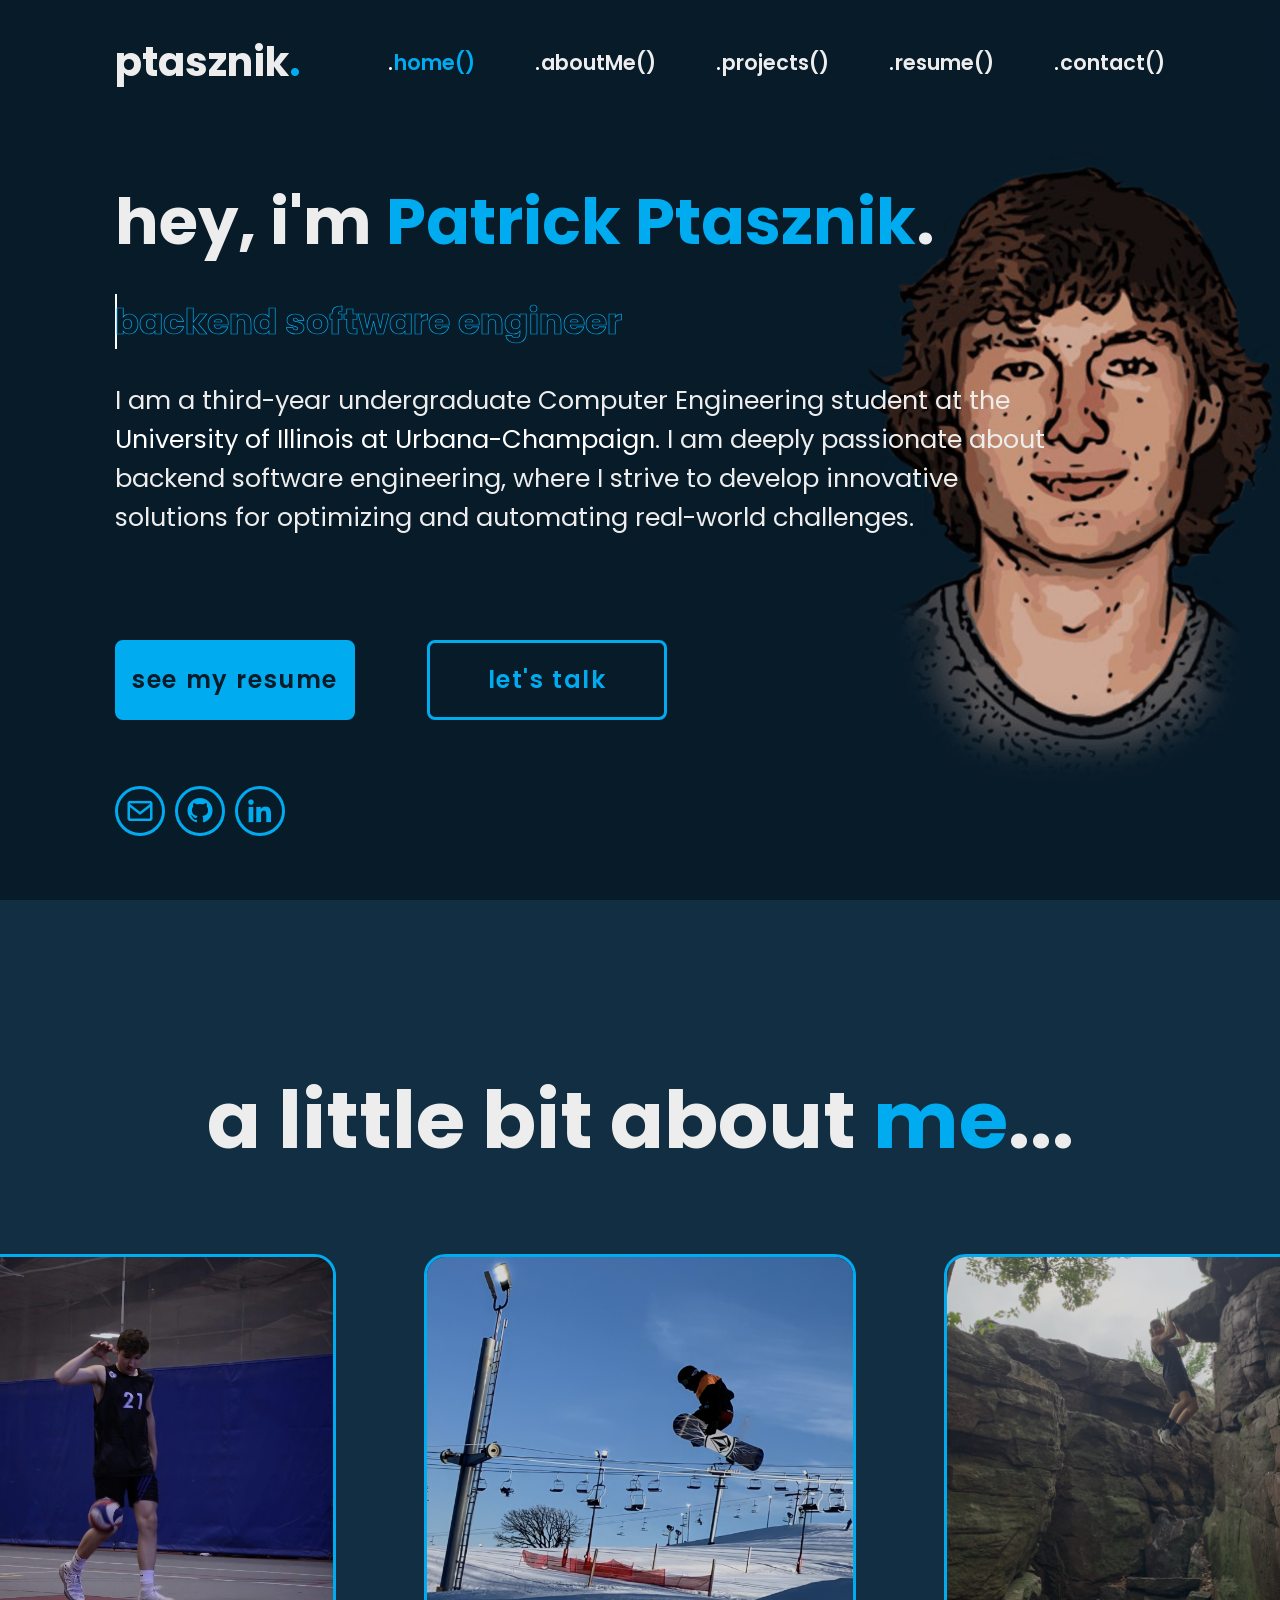
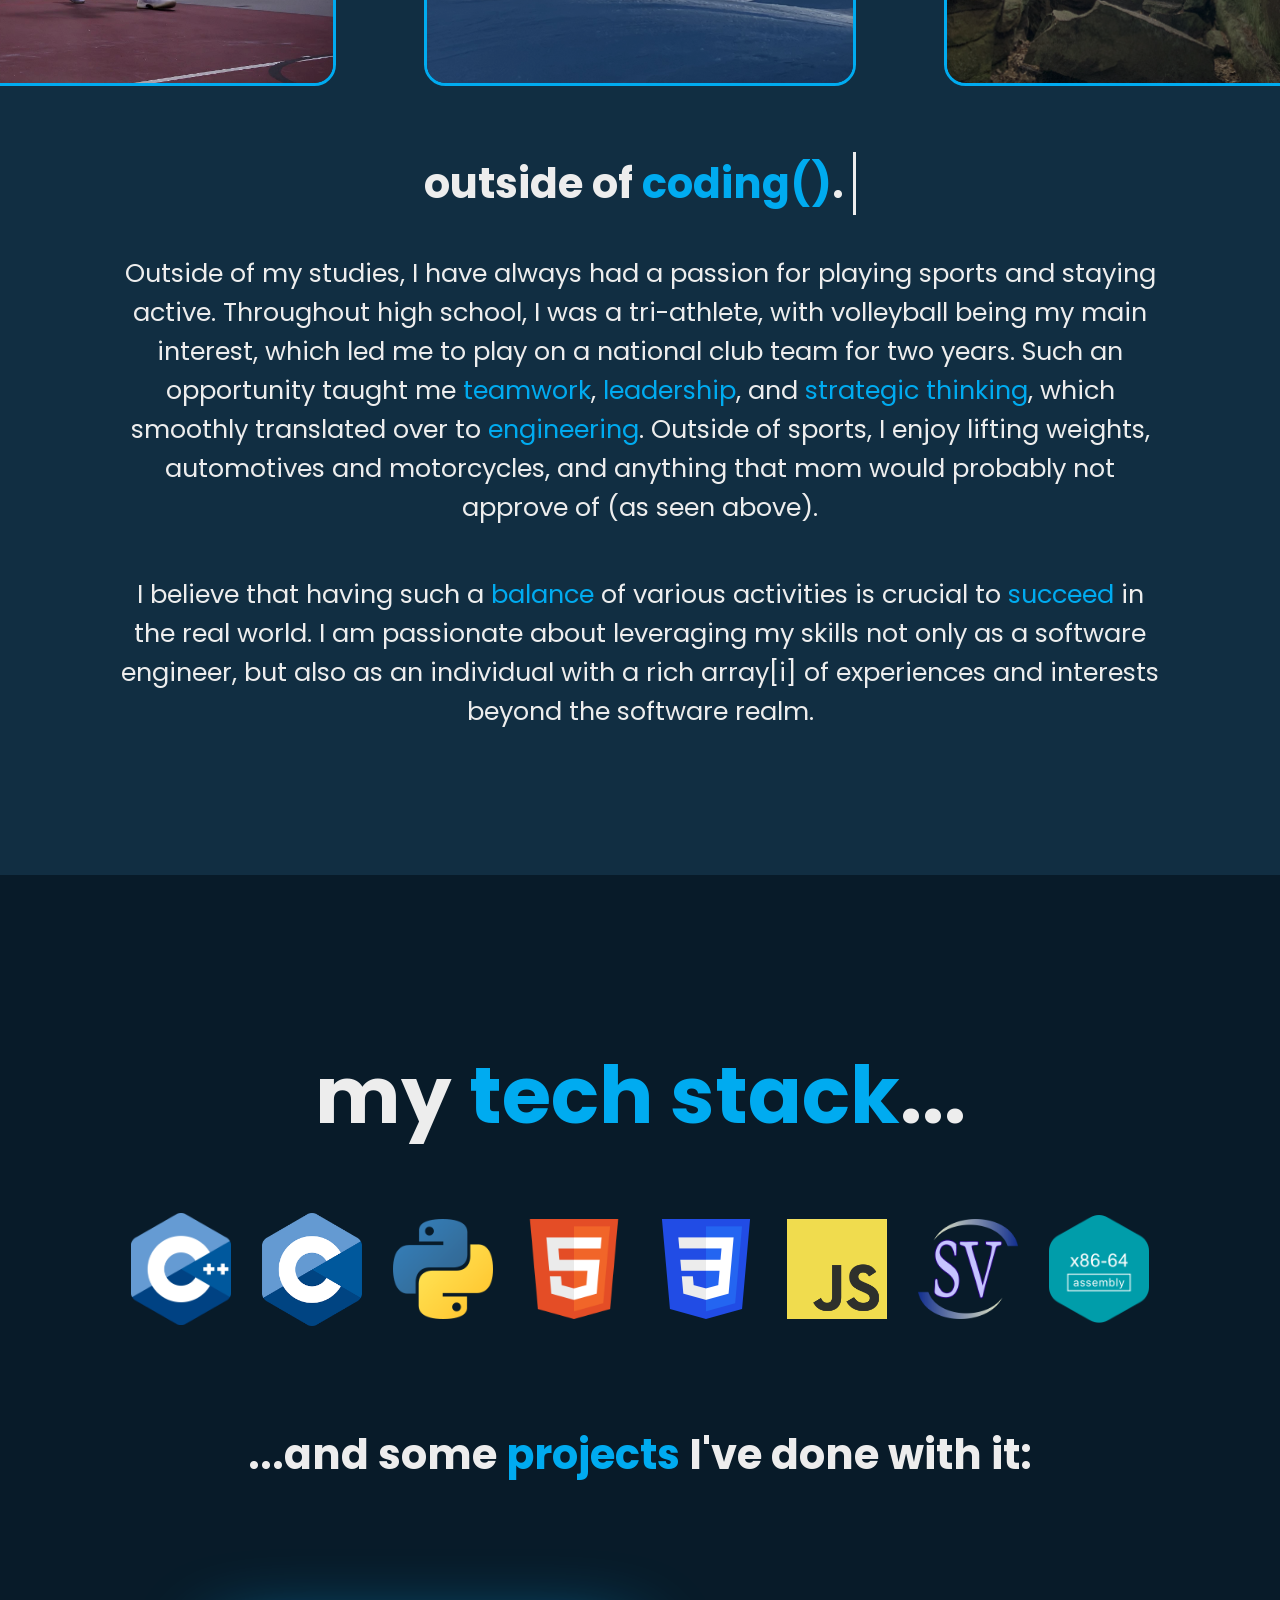
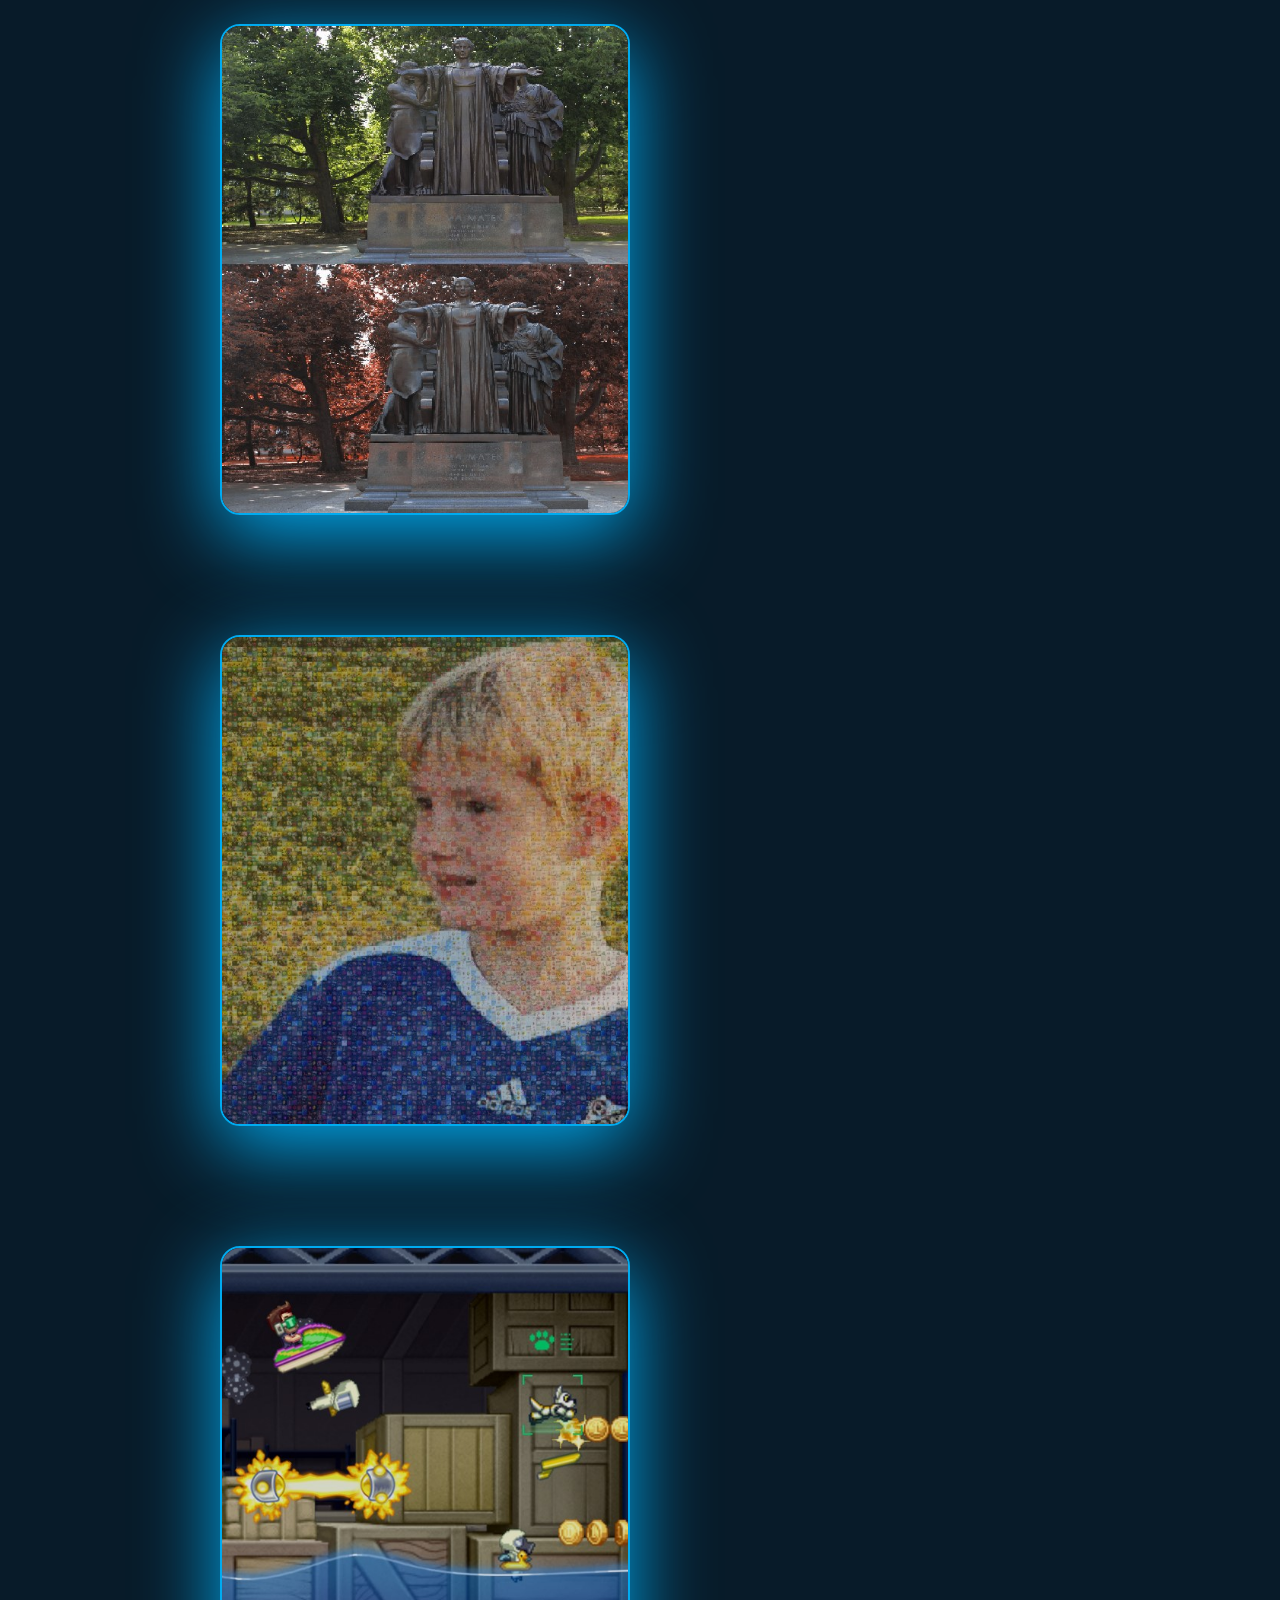
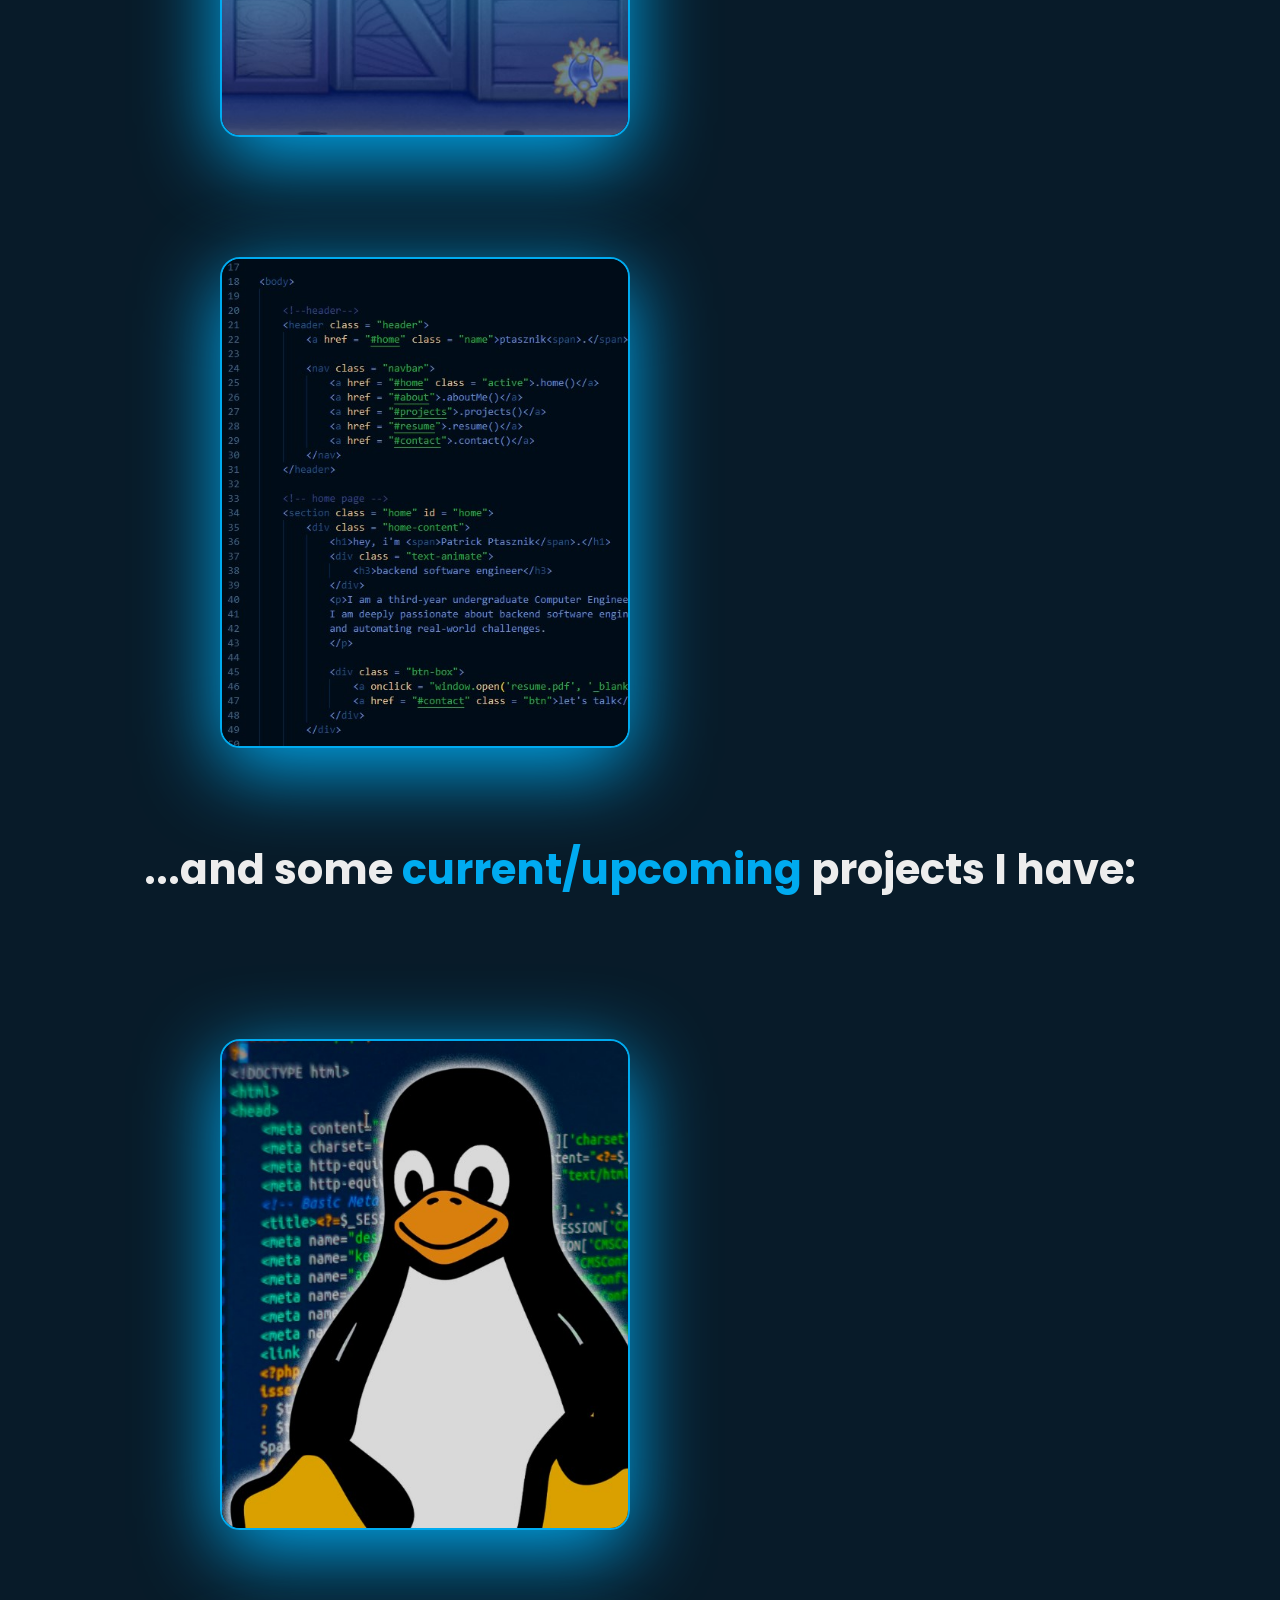
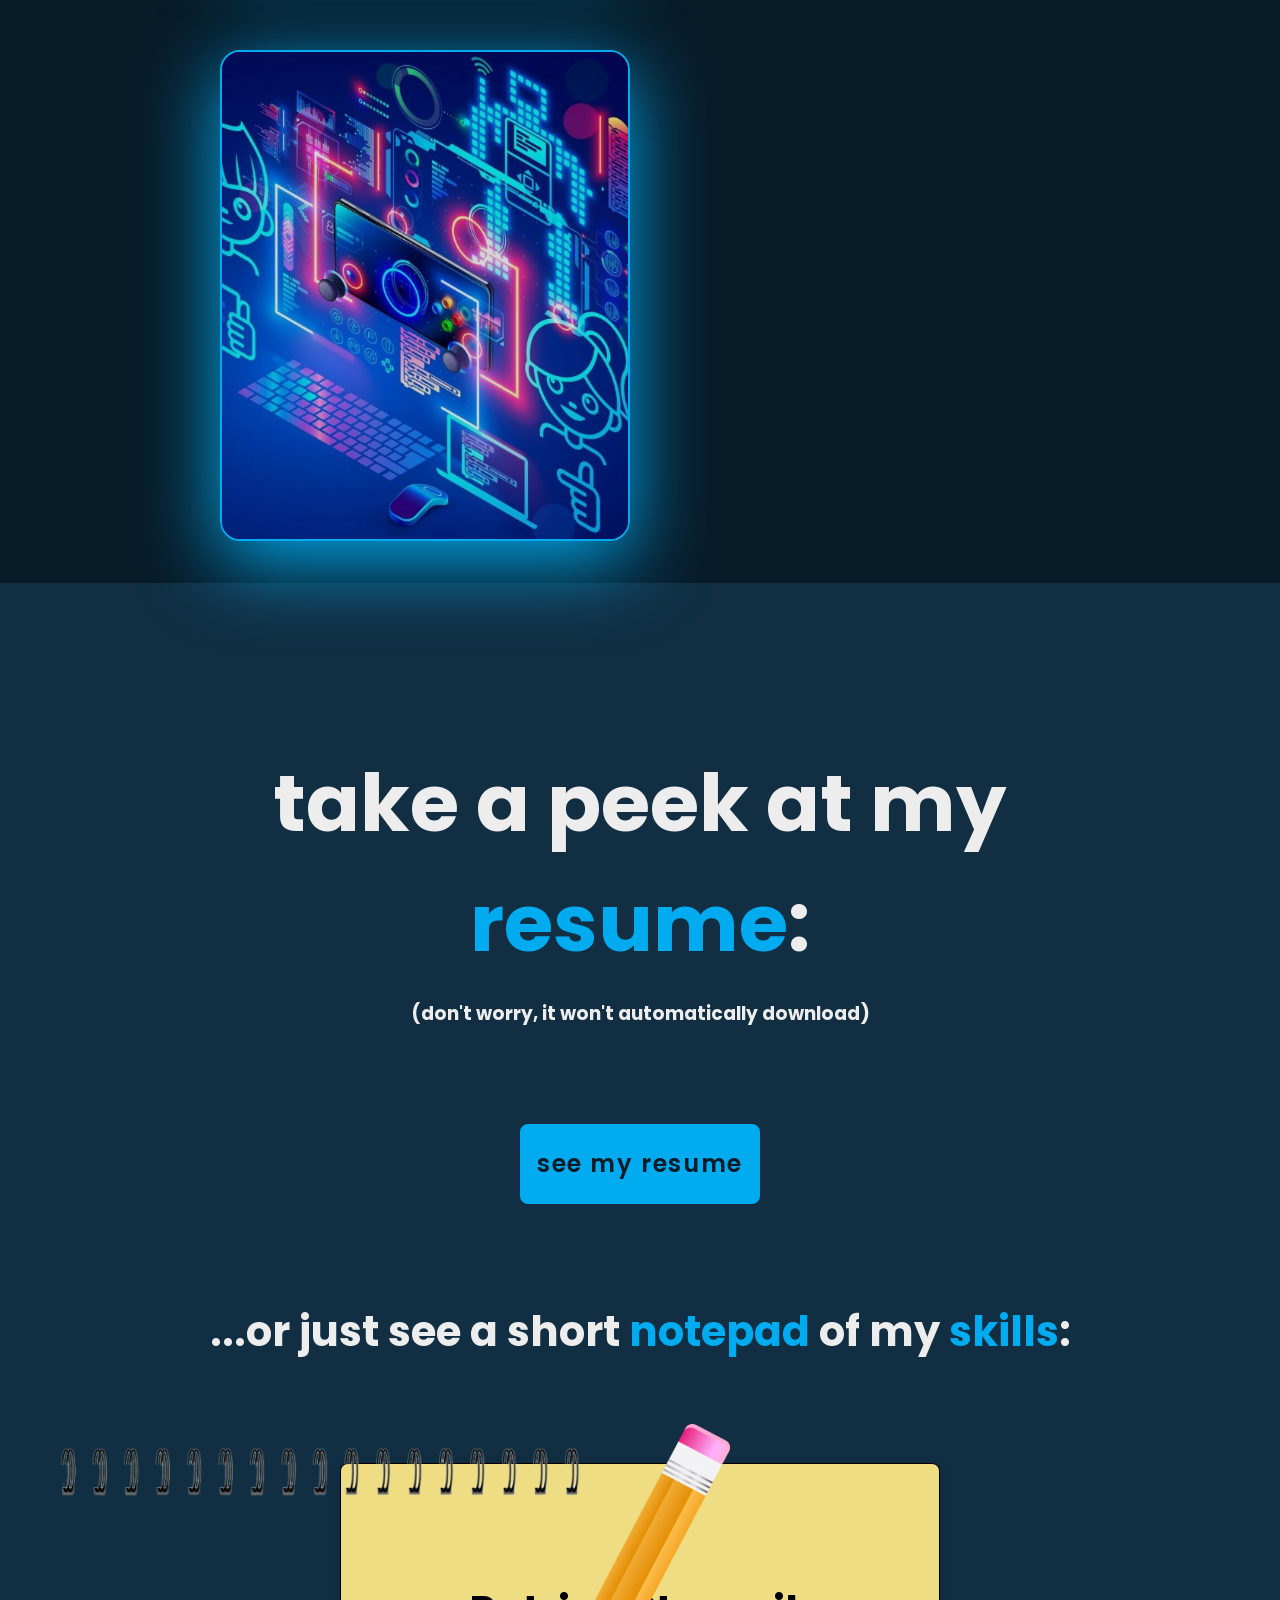
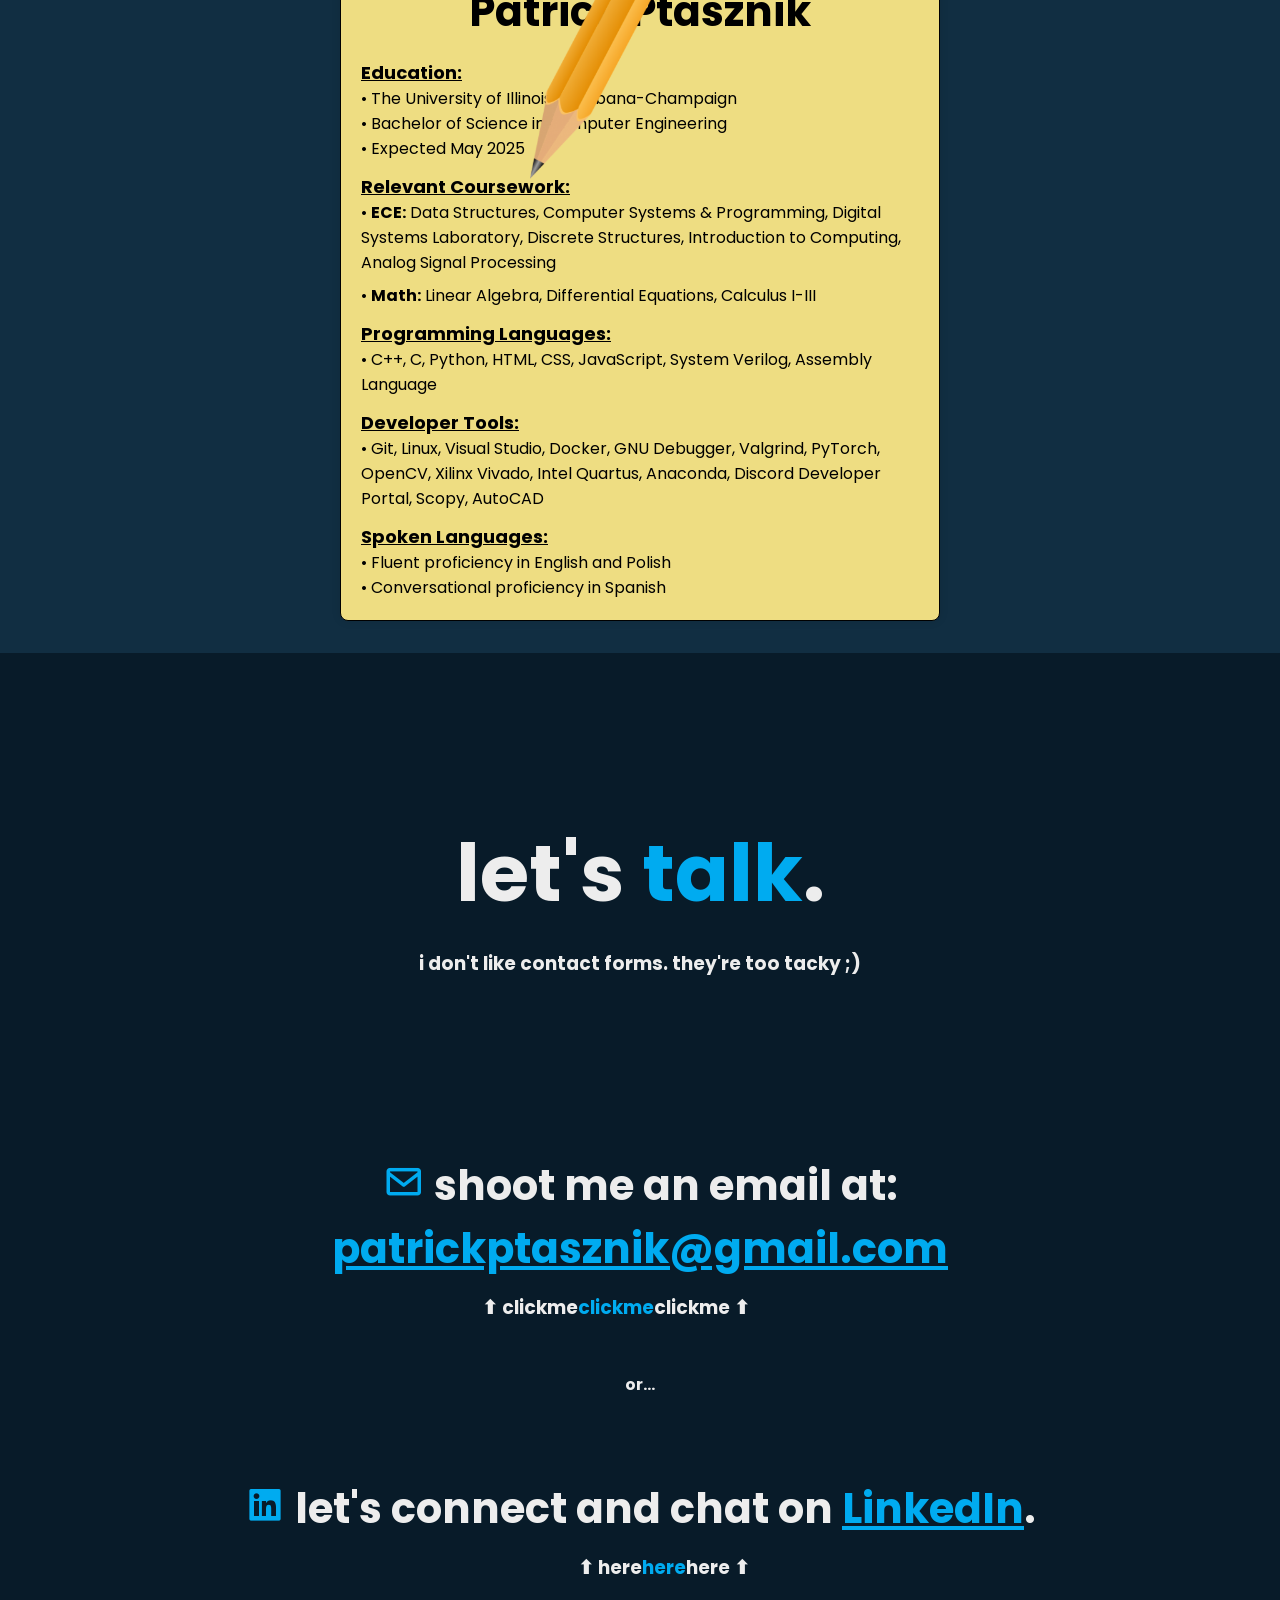
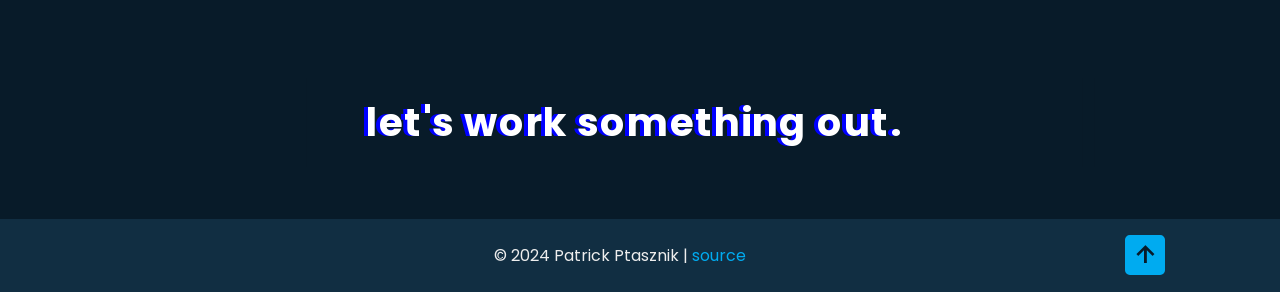
==== index.html @ 779547f0 "Update and rename main.html to index.html" ====
<!DOCTYPE html>
<html lang = "en">

<head>
    <meta charset="UTF-8">
    <meta http-equiv = "X-UA-Compatible" content = "IE = edge">
    <meta name = "viewport" content = "width = device-width, initial scale = 1.0">

    <title>Patrick Ptasznik | Software Engineer</title>
    <link rel = "icon" href = "images/favicon4.png" type = "image/x-icon">

    <link rel = "stylesheet" href = "main.css"/>
    <link rel = "stylesheet" href = "keyframes.css"/>

    <!-- box icons -->
    <link href='https://unpkg.com/boxicons@2.1.4/css/boxicons.min.css' rel='stylesheet'>
</head>

<body>

    <!--header-->
    <header class = "header">
        <a href = "#home" class = "name">ptasznik<span>.</span></a>

        <nav class = "navbar">
            <a href = "#home" class = "active">home()</a>
            <a href = "#about">aboutMe()</a>
            <a href = "#projects">projects()</a>
            <a href = "#resume">resume()</a>
            <a href = "#contact">contact()</a>
        </nav>
    </header>

    <!-- home page -->
    <section class = "home" id = "home">
        <div class = "home-content">
            <h1>hey, i'm <span>Patrick Ptasznik</span>.</h1>
            <div class = "text-animate">
                <h3>backend software engineer</h3>
            </div>
            <p>I am a third-year undergraduate Computer Engineering student at the <a href="https://www.illinois.edu/" target = "_blank"><orange>University of Illinois at Urbana-Champaign</orange></a>.
            I am deeply passionate about backend software engineering, where I strive to develop innovative solutions for optimizing 
            and automating real-world challenges.<br><br>
            <!-- I am currently an incoming Cybersecurity Intern at <a href="https://www.mondelezinternational.com/" target = "_blank"><purple>Mondelēz International</purple></a>! -->
            </p>

            <div class = "btn-box">
                <a onclick = "window.open('resume.pdf', '_blank')" class = "btn" style = "cursor: pointer;">see my resume</a>
                <a href = "#contact" class = "btn">let's talk</a>
            </div>
        </div>

        <div class = "home-socials">
            <a href = "mailto:patrickptasznik@email.com"><i class = 'bx bx-envelope'></i></a>
            <a href = "https://github.com/patrickptasznik" target="_blank"><i class = 'bx bxl-github'></i></a>
            <a href = "https://www.linkedin.com/in/patrickptasznik/" target="_blank"><i class = 'bx bxl-linkedin'></i></a>
        </div>
        <div class = "home-hover"></div>
    </section>

    <!-- about me page -->
    <section class = "about" id = "about">
        <h2 class = "heading">a little bit about <span>me</span>...</h2>

        <div class="about-img-container">
            <div class = "about-img">
                <img src = "images/vball.png" alt = "">
                <!-- <span class = "circle-spin"></span> -->
            </div>

            <div class = "about-img">
                <img src = "images/snowboard.png" alt = "">
                <!-- <span class = "circle-spin"></span> -->
            </div>

            <div class = "about-img">
                <img src = "images/cliff.png" alt = "">
                <!-- <span class = "circle-spin"></span> -->
            </div>
        </div>

        <div class = "about-content">
            <h3>outside of <span>coding()</span>.&nbsp;</h3>
            <p>Outside of my studies, I have always had a passion for playing sports and staying active.
            Throughout high school, I was a tri-athlete, with volleyball being my main interest, 
            which led me to play on a national club team for two years. Such an opportunity taught me <span>teamwork</span>,
            <span>leadership</span>, and <span>strategic thinking</span>, which smoothly translated over to <span>engineering</span>.
            Outside of sports, I enjoy lifting weights, automotives and motorcycles, and anything 
            that mom would probably not approve of (as seen above).</p>

            <p>I believe that having such a <span>balance</span> of various activities is crucial to <span>succeed</span> in the real world. 
            I am passionate about leveraging my skills not only as a software engineer, but also as an individual 
            with a rich array[i] of experiences and interests beyond the software realm.
            </p>
        </div>
    </section>

    <!-- projects/tech stack page -->
    <section class = "projects" id = "projects">
        <h2 class = "heading">my <span>tech stack</span>...</h2>

        <div class = "tech-stack">
            <div class = "tech-images">
                <img src = "images/cplusplus.png" alt = "">
                <span class="language-name">C++</span>
            </div>

            <div class = "tech-images">
                <img src = "images/c.png" alt = "">
                <span class="language-name">C</span>
            </div>

            <div class = "tech-images">
                <img src = "images/python.png" alt = "">
                <span class="language-name">Python</span>
            </div>

            <div class = "tech-images">
                <img src = "images/html.png" alt = "">
                <span class="language-name">HTML</span>
            </div>

            <div class = "tech-images">
                <img src = "images/css.png" alt = "">
                <span class="language-name">CSS</span>
            </div>

            <div class = "tech-images">
                <img src = "images/javascript.png" alt = "">
                <span class="language-name">JavaScript</span>
            </div>

            <div class = "tech-images">
                <img src = "images/systemverilog.png" alt = "">
                <span class="language-name">SystemVerilog</span>
            </div>

            <div class = "tech-images">
                <img src = "images/x86.png" alt = "">
                <span class="language-name">Assembly</span>
            </div>
        </div>

        <h3 class = "subheading">...and some <span>projects</span> I've done with it:</h3>

        <div class="container">
            <div class="row">
                <ul class="project-list">
                    <li class="project">
                        <div class="project-wrapper">
                            <img src="images/alma.jpg" class="project-image" alt="project">

                                <div class="project-description">
                                    <h2 class="project-title">Image Enhancement & Sticker Integration Tool</h2>
                                    <h2 class = "project-languages">C++</h2>

                                    <p style="font-size: 15px" class ="project-description-parameters">
                                    Automation being one of my favorite software realms, this project was one of my favorites due to
                                    its great amount of functions, resulting in a fully customizable 1-of-1 picture of your choice. 
                                    Any inputted image was able to have several characteristics edited, including saturation, hue, luminance, 
                                    grayscale, and even scale. All of these values were edited by accessing every pixel of the image and editing 
                                    the values at that coordinate. My favorite function was illinify(), which was responsible for transforming the hue of every pixel orange or blue(UIUC's colors), 
                                    based on if the pixel's hue value is closer to orange or blue(the example image has this function applied!). 
                                    <br><br>For the sticker aspect of this project, stickers of any size were able to be placed at any coordinate, 
                                    even exceeding boundaries, affecting the outputting image's bounds by extending it with blank white space in any direction.
                                    </bold></p>
                                </div>
                        </div>
                    </li>
                
                    <li class="project">
                        <div class="project-wrapper">
                            <img src="images/photomosaic.jpg" class="project-image" alt="project">

                                <div class="project-description">
                                    <h2 class="project-title">Photomosaic Generator</h2>
                                    <h2 class = "project-languages">C++</h2>

                                    <p style="font-size: 16px" class ="project-description-parameters">
                                    For this project, I built a photomosaic generator which functioned by making decisions on how to map
                                    smaller images from a local directory of images to rectangular sections of pixels(of user-inputted size) 
                                    in the source image. Selecting the correct image from the local directory was supported by using a k-d tree,
                                    which is a type of binary search tree that supports nearest neighbor search(NNS) in multiple dimensions. 
                                    For this specific project, I used a 3-D tree, as finding the nearest colored image was determined by 
                                    points (L, U, V)- color space coordinates. Using a map, the final result was produced by mapping the 
                                    correct tile images to their designated sections, resulting in a photomosaic, like the one above(that's me!).</p>
                                </div>
                        </div>
                    </li>

                    <li class="project">
                        <div class="project-wrapper">
                            <img src="images/jetpackjoyride.jpg" class="project-image" alt="project">

                                <div class="project-description">
                                    <h2 class="project-title">FPGA Endless Runner Game</h2>
                                    <h2 class = "project-languages">C, SystemVerilog</h2>

                                    <p style="font-size: 15px" class ="project-description-parameters">
                                    One of my most interesting projects yet is a simulation of the mobile game <bold>Jetpack Joyride</bold>. 
                                    This project was built using C and SystemVerilog, maximing hardware-software integration.<br><br>
                                    <bold>System Verilog - </bold>The SV code was written to insert and instantiate several different sprites 
                                    for the game, such as the character and a large variety of obstacles. SV was also used to create gravity 
                                    for the character, make the background scroll, and have obstacles appear and move across the screen. Finally, 
                                    a death screen was implemented, where once a pixel of the character collided with an obstacle pixel, the death 
                                    screen was displayed.<br><br>
                                    <bold>C - </bold>The C code focused on managing color display on an HDMI interface by selecting the correct bits 
                                    of a specific color and then displaying the desired sprite. Bytes would be read and written from registers storing 
                                    information, which would efficiently choose what is supposed to get displayed at the current moment.</p>
                                </div>
                        </div>
                    </li>

                    <li class="project">
                        <div class="project-wrapper">
                            <img src="images/personalportfolio.jpg" class="project-image" alt="project">

                                <div class="project-description">
                                    <h2 class="project-title">Personal Portfolio</h2>
                                    <h2 class = "project-languages">HTML, CSS, JavaScript</h2>

                                    <p style="font-size: 16px" class ="project-description-parameters">
                                    This past winter break, I got the bright idea to create a website to act 
                                    as my personal portfolio. I wanted this to serve as my own space to share a bit 
                                    about myself, showcase my skills, display some of my favorite personal projects, 
                                    and provide a convenient way for others to connect with me.<br><br>
                                    In addition, I wanted to sharpen my HTML and CSS skills, along with learning 
                                    how to implement JavaScript for front-end development. Summing up to around 1,500 lines 
                                    of code, it was the perfect project to expand my web development skillset while creating 
                                    a personalized and functional portfolio.</p>
                                </div>
                        </div>
                    </li>

                </ul>
            </div>
        </div>

        <h3 class = "subheading">...and some <span>current/upcoming</span> projects I have:</h3>

        <div class="container">
            <div class="row">
                <ul class="project-list">
                    <li class="project">
                        <div class="project-wrapper">
                            <img src="images/linux.jpg" class="project-image" alt="project">

                                <div class="project-description">
                                    <h2 class="project-title">Linux-Like Operating System</h2>
                                    <h2 class = "project-languages">C, x86 Assembly</h2>

                                    <p style="font-size: 16px" class ="project-description-parameters">
                                    In <bold>ECE 391 - Computer Systems Engineering</bold>, I will be designing and building a 32-bit 
                                    Linux-based kernel from scratch using C and x86 Assembly. This project will include 
                                    advanced features such as memory-mapping, paging, virtualization, and hardware interrupts. 
                                    Simultaneously, I'll construct device drivers for the keyboard, mouse, and real-time
                                    clock, creating an interactive user shell for a seamless experience. Stay tuned 
                                    for a more-detailed showcase of this operating system's functions and kernel 
                                    architecture.</p>
                                </div>
                        </div>
                    </li>

                    <li class="project">
                        <div class="project-wrapper">
                            <img src="images/gamedev2.jpg" class="project-image" alt="project">

                                <div class="project-description">
                                    <h2 class="project-title">UE5-Built Video Game</h2>
                                    <h2 class = "project-languages">C++ (Unreal Engine 5)</h2>

                                    <p style="font-size: 16px" class ="project-description-parameters">
                                    By taking <bold>CS 415 - Game Development</bold> this semester, I will have the opportunity to design and build my own
                                    video game. This project will be made using Unreal Engine 5, which will consist of programming
                                    in C++, using Blueprints(a visual scripting system), and more. I currently have two other 
                                    programming assignments to complete in order to familiarize myself with the engine itself
                                    before constructing this complex and well-developed video game. to reveal what I come up with!</p>
                                </div>
                        </div>
                    </li>
                </ul>
            </div>
        </div>

    </section>

    <!-- resume -->
    <section class = "resume" id = "resume">
        <h1 class = "resume-heading">take a peek at my <span>resume</span>:</h1>

        <h3 class = "no-download-text">(don't worry, it won't automatically download)</h3>

        <div class = "resume-button">
            <div class = "btn-box btns">
                <a onclick = "window.open('resume.pdf', '_blank')" class = "btn" style = "cursor: pointer;">see my resume</a>
            </div>
        </div>

        <div class = "resume-content">
            <h1>...or just see a short <span>notepad</span> of my <span>skills</span>:</h1>

            <div class="pencil-image">
                <img src="images/pencil.png" alt="pencil">
            </div>

            <div class="spiral-image">
                <img src="images/spiral2.png" alt="spiral">
            </div>

            <!-- mockup notepad -->
            <div class="notepad-container">
                <h1 class="notepad-title">Patrick Ptasznik</h1>
                <p class="notepad-section-title">Education:</p>
                <p>• The University of Illinois at Urbana-Champaign</p>
                <p>• Bachelor of Science in Computer Engineering</p>
                <p>• Expected May 2025</p>
            
                <p class="notepad-section-title">Relevant Coursework:</p>
                <ul class="notepad-list">
                    <li>• <bold>ECE:</bold> Data Structures, Computer Systems & Programming, Digital Systems Laboratory, Discrete
                        Structures, Introduction to Computing, Analog Signal Processing</li>
                    <li>• <bold>Math:</bold> Linear Algebra, Differential Equations, Calculus I-III</li>
                </ul>

                <p class="notepad-section-title">Programming Languages:</p>
                <ul class="notepad-list">
                    <li>• C++, C, Python, HTML, CSS, JavaScript, System Verilog, Assembly Language</li>
                </ul>
            
                <p class="notepad-section-title">Developer Tools:</p>
                <ul class="notepad-list">
                    <li>• Git, Linux, Visual Studio, Docker, GNU Debugger, Valgrind, PyTorch, OpenCV, Xilinx Vivado, Intel
                        Quartus, Anaconda, Discord Developer Portal, Scopy, AutoCAD</li>
                </ul>
            
                <p class="notepad-section-title">Spoken Languages:</p>
                <p>• Fluent proficiency in English and Polish</p>
                <p>• Conversational proficiency in Spanish</p>
            </div>
        </div>
    </section>

    <section class = "contact" id = "contact">
        <h2 class = "contact-heading">let's <span>talk</span>.</h2>
        <h3 class = "no-form-text">i don't like contact forms. they're too tacky ;)</h3>
        <h3 class = "subheading"><i class = 'bx bx-envelope'></i> shoot me an email at: <a href="mailto:patrickptasznik@gmail.com"><span><underline>patrickptasznik@gmail.com</underline></span></a></h3>
        <h3 class = "click-here-email-text">⬆ clickme<span>clickme</span>clickme ⬆</h3>
        <h4>or...</h4>
        <h3 class = "subheading"><i class='bx bxl-linkedin-square'></i> let's connect and chat on <a href="https://www.linkedin.com/in/patrickptasznik/" target="_blank"><span><underline>LinkedIn</underline></span></a>.</h3>
        <h3 class = "click-here-linkedin-text">⬆ here<span>here</span>here ⬆</h3>
        
        <div class="lastsentence">
            <h2 class="glitch" data-text="let's work something out.">let's work <span>something</span> out.</h2>
        </div>

    </section>

    <footer class = "footer">
        <div class = "footer-text">
            <p>&copy; 2024 Patrick Ptasznik | <a href = "https://github.com/patrickptasznik" target = "_blank"><span>source</span></a></p>
        </div>

        <div class = "footer-scroll-up">
            <a href = "#home"><i class = 'bx bx-up-arrow-alt'></i></a>
        </div>
    </footer>

</body>

<script src = "main.js"></script>

</html>
---- main.css ----
@import url('https://fonts.googleapis.com/css2?family=Poppins:wght@100;200;300;400;500;600;700;800;900&display=swap');

/* no scrollbar for chrome and safari */
::-webkit-scrollbar {
    display: none;
}

/* no scrollbar for firefox */
html {
    scrollbar-width: thin;
    scrollbar-color: transparent transparent;
}

/* no scrollbar for edge/new firefox */
html {
    overflow: -moz-scrollbars-none;
}

* {
    margin: 0;
    padding: 0;
    box-sizing: border-box;
    text-decoration: none;
    border: none;
    outline: none;
    scroll-behavior: smooth;
    font-family: 'Poppins', sans-serif;
}

:root {
    --bg-color: #081b29;
    --second-bg-color: #112e42;
    --text-color: #ededed;
    --main-color: #00abf0;
}

underline {
    text-decoration: underline;
}

bold {
    font-weight: bold;
}

span {
    color: var(--main-color);
}

html {
    font-size: 100%;
    overflow-x: hidden;
}

body {
    background: var(--bg-color);
    color: var(--text-color);
}

.header {
    position: fixed;
    top: 0;
    left: 0;
    width: 100%;
    padding: 2rem 9%;
    background: transparent;
    display: flex;
    justify-content: space-between;
    align-items: center;
    z-index: 100;
    transition: top 0.3s ease;
    backdrop-filter: blur(5px);
}

.name {
    font-size: 2.5rem;
    color: var(--text-color);
    text-decoration: none;
    font-weight: 700;
    transition: transform 0.3s ease;
}

.name.rotate-left:hover {
    transform: rotate(-5deg);
}

.name.rotate-right:hover {
    transform: rotate(5deg);
}

.navbar a {
    position: relative;
    font-size: 1.3rem;
    color: var(--text-color);
    font-weight: 600;
    text-decoration: none;
    margin-left: 3.5rem;
    transition: 0.3s;
}

.navbar a:hover,
.navbar a.active {
    color: var(--main-color);
}

.navbar a:before {
    content: '.';
    color: white;
    margin-right: 1px;
}

#menu-icon {
    font-size: 3.6rem;
    color: var(--text-color);
    cursor: pointer;
    display: none;
}

section {
    min-height: 100vh;
    padding: 10rem 9% 2rem;
}

/* home */
.home {
    position: relative;
    display: flex;
    align-items: center;
    padding: 0 9%;
    background: url('images/background.png') no-repeat;
    background-size: cover;
    background-position: center;
    transition: all 0.3s ease;
}

.home-content {
    max-width: 60rem;
}

.home-content h1 {
    font-size: 4rem;
    font-weight: 700;
    line-height: 1.3;
}

.home-content .text-animate {
    position: relative;
    width: 32.8rem;
    z-index: 1;
}

.home-content .text-animate h3 {
    font-size: 2.24rem;
    font-weight: 700;
    color: transparent;
    -webkit-text-stroke: 0.7px var(--main-color);
    text-stroke: 0.7px var(--main-color);
    margin-top: 30px;
    background-image: linear-gradient(var(--main-color), var(--main-color));
    background-repeat: no-repeat;
    -webkit-background-clip: text;
    background-clip: text;
    background-position: -33rem 0;
    animation: homeText 5s linear infinite;
    animation-delay: 2s;
}

.home-content .text-animate h3::before {
    content:'';
    position: absolute;
    top: 0;
    left: 0;
    width: 0;
    height: 100%;
    border-right: 2px solid white;
    z-index: -1;
    animation: homeCursor 5s linear infinite;
    animation-delay: 2s;
}

.home-content p {
    font-size: 1.6rem;
    margin: 2rem 0 4rem;
}

orange {
    text-decoration: none;
    color: white;
    position: relative;
    transition: color 0.3s ease;
}

orange:hover {
    color: orange;
}

purple {
    text-decoration: none;
    color: white;
    position: relative;
    transition: color 0.3s ease;
}

purple:hover {
    color: #970ED6;
}

.btn-box {
    position: relative;
    display: flex;
    justify-content: space-between;
    width: 34.5rem;
    height: 5rem;
}

.btn-box .btn {
    position: relative;
    display: inline-flex;
    justify-content: center;
    align-items: center;
    width: 15rem;
    height: 100%;
    background: var(--main-color);
    border: 0.2rem solid var(--main-color);
    border-radius: 0.5rem;
    font-size: 1.5rem;
    font-weight: 600;
    letter-spacing: 0.1rem;
    color: var(--bg-color);
    z-index: 1;
    overflow: hidden;
    transition: 0.5s;
}

.btn-box .btn:hover {
    color: var(--main-color);
}

.btn-box .btn:nth-child(2) {
    background: transparent;
    color: var(--main-color);
}

.btn-box .btn:nth-child(2):hover {
    color: var(--bg-color);
}

.btn-box .btn:nth-child(2)::before {
    background: var(--main-color);
}

.btn-box .btn::before {
    content: '';
    position: absolute;
    top: 0;
    left: 0;
    width: 0;
    height: 100%;
    background: var(--bg-color);
    z-index: -1;
    transition: 0.5s;
}

.btn-box .btn:hover::before {
    width: 100%;
}

.home-socials {
    position: absolute;
    bottom: 4rem;
    width: 170px;
    display: flex;
    justify-content: space-between;
}

.home-socials a {
    position: relative;
    display: inline-flex;
    justify-content: center;
    align-items: center;
    width: 50px;
    height: 50px;
    background: transparent;
    border: 0.2rem solid var(--main-color);
    border-radius: 50%;
    font-size: 30px;
    color: var(--main-color);
    z-index: 1;
    overflow: hidden;
    transition: 0.5s;
}

.home-socials a:hover {
    color: var(--bg-color);
}

.home-socials a::before {
    content: '';
    position: absolute;
    top: 0;
    left: 0;
    width: 0;
    height: 100%;
    background: var(--main-color);    
    z-index: -1;
    transition: 0.5s;
}

.home-socials a:hover::before {
    width: 100%;
}

/* about me */
.about {
    display: flex;
    justify-content: center;
    align-items: center;
    flex-direction: column;
    gap: 2rem;
    background: var(--second-bg-color);
    padding-bottom: 6rem;
}

.heading {
    font-size: 5rem;
    margin-bottom: 3rem;
    text-align: center;
}

.about-img-container {
    display: flex;
    justify-content: space-between;
    margin-top: -30px;
    margin-bottom: 10px;
    flex-direction: row;
}

.about-img {
    position: relative;
    width: 30rem;
    height: 30rem;
    display: flex;
    justify-content: center;
    align-items: center;
    margin-right: 40px;
    transition: transform 0.3s ease;
}

.about-img img {
    width: 90%;
    border-radius: 5%;
    border: 0.2rem solid var(--main-color);
}

.about-img.rotate-left:hover {
    transform: scale(1.05) rotate(-3deg);
}

.about-img.rotate-right:hover {
    transform: scale(1.05) rotate(3deg);
}

.about-img:last-child {
    margin-right: 0;
}

.about-content {
    text-align: center;
}

.about-content h3 {
    font-size: 2.6rem;
    display: inline-block;
    border-right: 3px solid;
    white-space: nowrap;
    overflow: hidden;
    animation: coding-cursor 0.8s linear infinite alternate;
}

.about-content p {
    font-size: 1.6rem;
    margin: 2rem 0 3rem;
}

.btn-box.btns {
    display: inline-block;
    width: 15rem;
}

.btn-box.btns a::before {
    background: var(--second-bg-color);

}

/* tech stack */
.tech-stack {
    display: flex;
    justify-content: space-around;
    align-items: center;
}

.tech-images {
    position: relative;
    flex: 0 0 12.5%;
    max-width: 100px;
    margin: 10px;
    transition: transform 0.3s ease;
}

.tech-images img {
    width: 100%;
    height: auto;
}

.tech-images:hover {
    transform: scale(125%);
}

.language-name {
    position: absolute;
    bottom: -25px;
    left: 50%; 
    transform: translateX(-50%) scale(0);
    transition: all 300ms;
    font-size: 17px;
    opacity: 0;
    text-align: center;
    color: var(--main-color);
}

.tech-images:hover .language-name {
    transform: translateX(-50%) scale(1);
    opacity: 1;
}

.subheading {
    font-size: 2.6rem;
    padding-top: 80px;
    margin-bottom: 3rem;
    text-align: center;
}

/* projects */
.container {
    padding: 50px 0;
    text-align: center;
    margin-bottom: -80px;
}

.row {
    width: 100%;
    display: flex;
    justify-content: center;
    align-items: center;
    flex-wrap: wrap;
    gap: 20px;
}
  
.project {
    align-items: center;
    margin-bottom: 100px;
    margin-left: 105px;
    list-style: none;
    flex: 0 0 calc(40% - 10px);
}
  
.project:last-child {
    margin-bottom: 40px;
}

.project-image {
    width: 120%;
    transition: all 500ms ease;
}
  
.project-wrapper {
    display: flex;
    box-shadow: 0 20px 80px var(--main-color);
    border-radius: 20px;
    overflow: hidden;
    position: relative;
    border: 2px solid var(--main-color);
}

.project-wrapper:before {
    content: "";
    position: absolute;
    top: 0;
    left: 0;
    height: 100%;
    width: 100%;
    background-color: #1c1d25;
    opacity: 0;
    transition: opacity 450ms ease;
    z-index: 2;
    transform: translateY(100%);
}

.project:hover .project-wrapper:before {
    transform: translateY(0);
    opacity: 0.7;
}

.project:hover .project-image {
    transform: scale(1.07);
    filter: blur(5px);
}
  
.project:hover .project-description {
    opacity: 1;
    transform: translateY(-50%);
}
  
.project-list {
    padding-top: 40px;
    
    /* 2x2 layout */
    display: flex;
    flex-wrap: wrap;
    gap: 20px;
}
  
.project-description {
    position: absolute;
    top: 50%;
    left: 100px;
    margin-right: 110px;
    transform: translateY(100%);
    max-width: 550px;
    z-index: 3;
    opacity: 0;
    transition: transform 450ms, opacity 300ms;
}
  
.project-title {
    font-size: 25px;
    text-align: center;
}

.project-languages {
    font-size: 18px;
    text-align: center;
    color: var(--main-color);
    margin-top: 10px;
}
  
.project-description-parameters {
    margin: 16px 0;
    text-align: center;
    color: #fff;
}

/* resume */
.resume {
    background: var(--second-bg-color);
}

.resume-heading {
    font-size: 5rem;
    margin-bottom: 1rem;
    text-align: center;
}

.no-download-text,
.no-form-text {
    text-align: center;
    margin-bottom: 6rem;
}

.resume-button {
    display: flex;
    justify-content: center;
    align-items: center;
    text-align: center;
}

.resume-content h1 {
    font-size: 2.6rem;
    text-align: center;
    margin-top: 6rem;
    margin-bottom: 1rem;
}

/* mockup notepad */
.notepad-container {
    background-color: #eedd82;
    padding: 20px;
    border: 1px solid #000000;
    border-radius: 8px;
    box-shadow: 0 0 10px rgba(0, 0, 0, 0.1);
    max-width: 600px;
    width: 100%;
    text-align: left;
    margin: 0 auto;
    margin-top: 100px;
    position: relative;
    z-index: 1;
}

.notepad-title {
    font-size: 24px;
    color: #333;
    margin-top: 1000px;
    margin-bottom: 10px;
}

.notepad-section-title {
    font-size: 18px;
    color: #555;
    margin-top: 12px;
    font-weight: bold;
    text-decoration: underline;
}

.notepad-list {
    list-style-type: none;
    padding: 0;
}

.notepad-list li {
    margin-bottom: 8px;
    position: relative;
}

.notepad-container, .notepad-container * {
    color: #000 !important;
}

.pencil-image {
    position: absolute;
    display: flex;
    justify-content: flex-end;
    align-items: center;
    margin-top: 45px;
    right: 550px; 
    z-index: 2;
}

.pencil-image img {
    width: 200px;
    height: auto;
    animation: rotate 2s infinite ease-in-out;
}

.spiral-image {
    position: absolute;
    display: flex;
    justify-content: flex-end;
    align-items: center;
    margin-top: -33px;
    right: 610px; 
    z-index: 2;
}

.spiral-image img {
    width: 700px;
    height: auto;
}

/* contact */
.contact-heading {
    font-size: 5rem;
    margin-bottom: 1rem;
    text-align: center;
}

.click-here-email-text {
    text-align: right;
    margin-bottom: 50px;
    margin-right: 415px;
    margin-top: -35px;
}

.click-here-linkedin-text {
    text-align: right;
    margin-bottom: 6rem;
    margin-right: 415px;
    margin-top: -35px;
}

.contact i.bx-envelope,
.contact i.bxl-linkedin-square {
    color: var(--main-color);
}

.contact h4 {
    text-align: center;
}

.contact h5 {
    margin-top: -50px;
}

.lastsentence{
  width: 100%;
  height: 100%;
  display: flex;
  justify-content: center;
  align-items: center;
  overflow: hidden;
  margin-bottom: 20px;
}

.lastsentence .glitch{
  position: relative;
  color: white;
  font-weight: 700;
  font-size: 1.2rem;
  transform: scale(2);
  padding: 30px;
  letter-spacing: 0.5px;
}

.lastsentence .glitch::before,
.lastsentence .glitch::after{
  padding: 30px;
  color: white;
  content: attr(data-text);
  position: absolute;
  width: 100%;
  height: 100%;
  background: var(--bg-color);
  overflow: hidden;
  top: 0;
}

.lastsentence .glitch:before{
  left: 3px;
  text-shadow: -2px;
  animation: glitch-1 2s infinite reverse;
}

.lastsentence .glitch:after{
  left: -3px;
  text-shadow: -2px 0 blue;
  animation: glitch-2 2s linear infinite reverse;
}

/* footer */
.footer {
    display: flex;
    justify-content: space-between;
    align-items: center;
    flex-wrap: wrap;
    padding: 1rem 9%;
    background-color: var(--second-bg-color);
}

.footer-text {
    text-align: center;
    flex-grow: 1;
}

.footer-scroll-up a {
    position: relative;
    display: inline-flex;
    justify-content: center;
    align-items: center;
    width: 2.5rem;
    height: 2.5rem;
    padding: 0.8rem;
    background: var(--main-color);
    border: 0.2rem solid var(--main-color);
    border-radius: 0.3rem;
    z-index: 1;
    overflow: hidden;
}

.footer-scroll-up a::before {
    content: '';
    position: absolute;
    top: 0;
    left: 0;
    width: 0;
    height: 100%;
    background: var(--second-bg-color);
    z-index: -1;
    transition: 0.5s;
}

.footer-scroll-up a:hover::before {
    width: 100%;
}

.footer-scroll-up a i {
    font-size: 2rem;
    color: var(--bg-color);
    transition: 0.5s;
}

.footer-scroll-up a:hover i {
    color: var(--main-color);
}
---- keyframes.css ----
/* backend software engineer animation */
@keyframes homeText {
    0%, 10%, 100% {
        background-position: -33rem 0;
    }
    65%, 85% {
        background-position: 0 0;
    }
}

/* backend software engineer cursor animation */
@keyframes homeCursor {
    0%, 10%, 100% {
        width: 0;
    }
    65%, 78%, 85% {
        width: 100%;
        opacity: 1;
    }
    75%, 81% {
        opacity: 0;
    }
}

/* blinking cursor next to coding() animation*/
@keyframes coding-cursor {
    50% {
        border-color: transparent;
    }
}

/* last sentence glitch animation */
@keyframes glitch-1 {
    0% {
      clip: rect(132px, auto, 101px, 30px);
    }
    5% {
      clip: rect(17px, auto, 94px, 30px);
    }
    10% {
      clip: rect(40px, auto, 66px, 30px);
    }
    15% {
      clip: rect(87px, auto, 82px, 30px);
    }
    20% {
      clip: rect(137px, auto, 61px, 30px);
    }
    25% {
      clip: rect(34px, auto, 14px, 30px);
    }
    30% {
      clip: rect(133px, auto, 74px, 30px);
    }
    35% {
      clip: rect(76px, auto, 107px, 30px);
    }
    40% {
      clip: rect(59px, auto, 130px, 30px);
    }
    45% {
      clip: rect(29px, auto, 84px, 30px);
    }
    50% {
      clip: rect(22px, auto, 67px, 30px);
    }
    55% {
      clip: rect(67px, auto, 62px, 30px);
    }
    60% {
      clip: rect(10px, auto, 105px, 30px);
    }
    65% {
      clip: rect(78px, auto, 115px, 30px);
    }
    70% {
      clip: rect(105px, auto, 13px, 30px);
    }
    75% {
      clip: rect(15px, auto, 75px, 30px);
    }
    80% {
      clip: rect(66px, auto, 39px, 30px);
    }
    85% {
      clip: rect(133px, auto, 73px, 30px);
    }
    90% {
      clip: rect(36px, auto, 128px, 30px);
    }
    95% {
      clip: rect(68px, auto, 103px, 30px);
    }
    100% {
      clip: rect(14px, auto, 100px, 30px);
    }
}

@keyframes glitch-2 {
    0% {
      clip: rect(129px, auto, 36px, 30px);
    }
    5% {
      clip: rect(36px, auto, 4px, 30px);
    }
    10% {
      clip: rect(85px, auto, 66px, 30px);
    }
    15% {
      clip: rect(91px, auto, 91px, 30px);
    }
    20% {
      clip: rect(148px, auto, 138px, 30px);
    }
    25% {
      clip: rect(38px, auto, 122px, 30px);
    }
    30% {
      clip: rect(69px, auto, 54px, 30px);
    }
    35% {
      clip: rect(98px, auto, 71px, 30px);
    }
    40% {
      clip: rect(146px, auto, 34px, 30px);
    }
    45% {
      clip: rect(134px, auto, 43px, 30px);
    }
    50% {
      clip: rect(102px, auto, 80px, 30px);
    }
    55% {
      clip: rect(119px, auto, 44px, 30px);
    }
    60% {
      clip: rect(106px, auto, 99px, 30px);
    }
    65% {
      clip: rect(141px, auto, 74px, 30px);
    }
    70% {
      clip: rect(20px, auto, 78px, 30px);
    }
    75% {
      clip: rect(133px, auto, 79px, 30px);
    }
    80% {
      clip: rect(78px, auto, 52px, 30px);
    }
    85% {
      clip: rect(35px, auto, 39px, 30px);
    }
    90% {
      clip: rect(67px, auto, 70px, 30px);
    }
    95% {
      clip: rect(71px, auto, 103px, 30px);
    }
    100% {
      clip: rect(83px, auto, 40px, 30px);
    }
}

/* pencil swaying animation */
@keyframes rotate {
  0% {
      transform: rotate(0deg);
  }
  50% {
      transform: rotate(5deg);
  }
  100% {
      transform: rotate(0deg);
  }
}
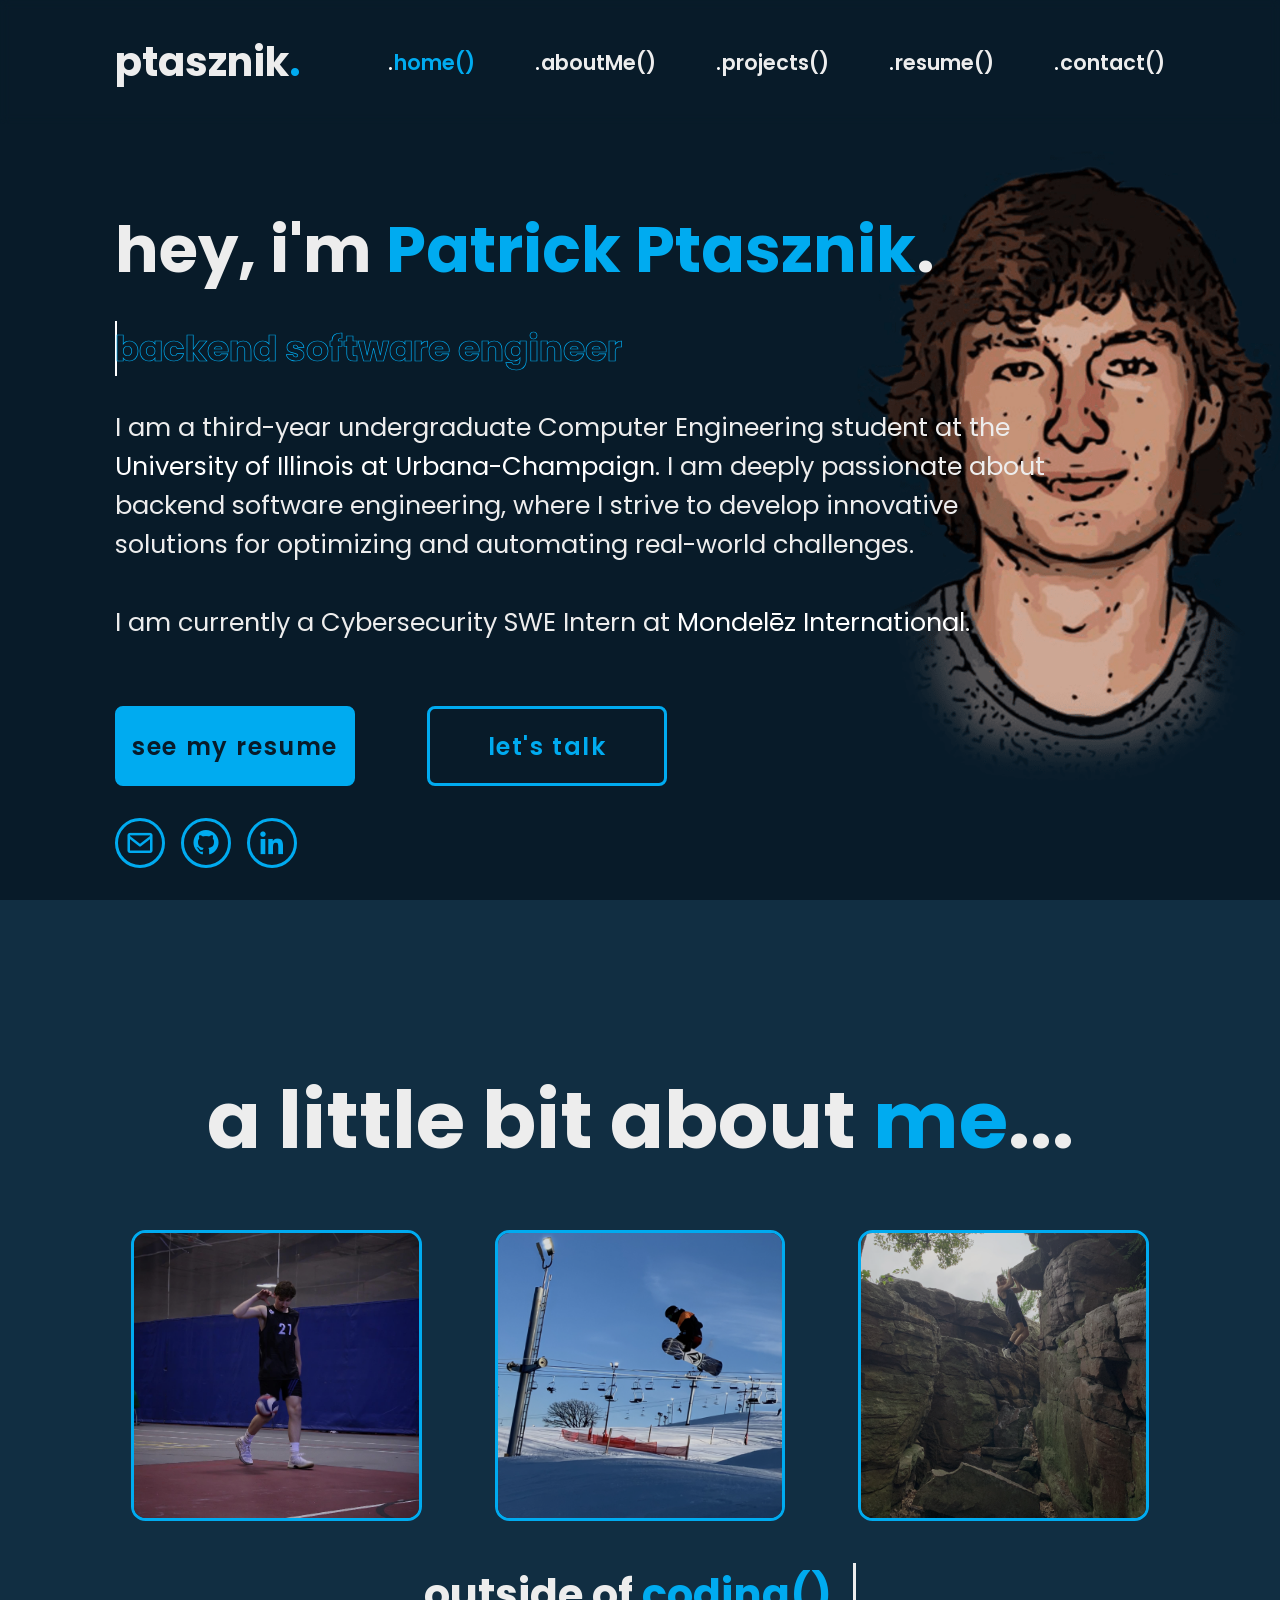
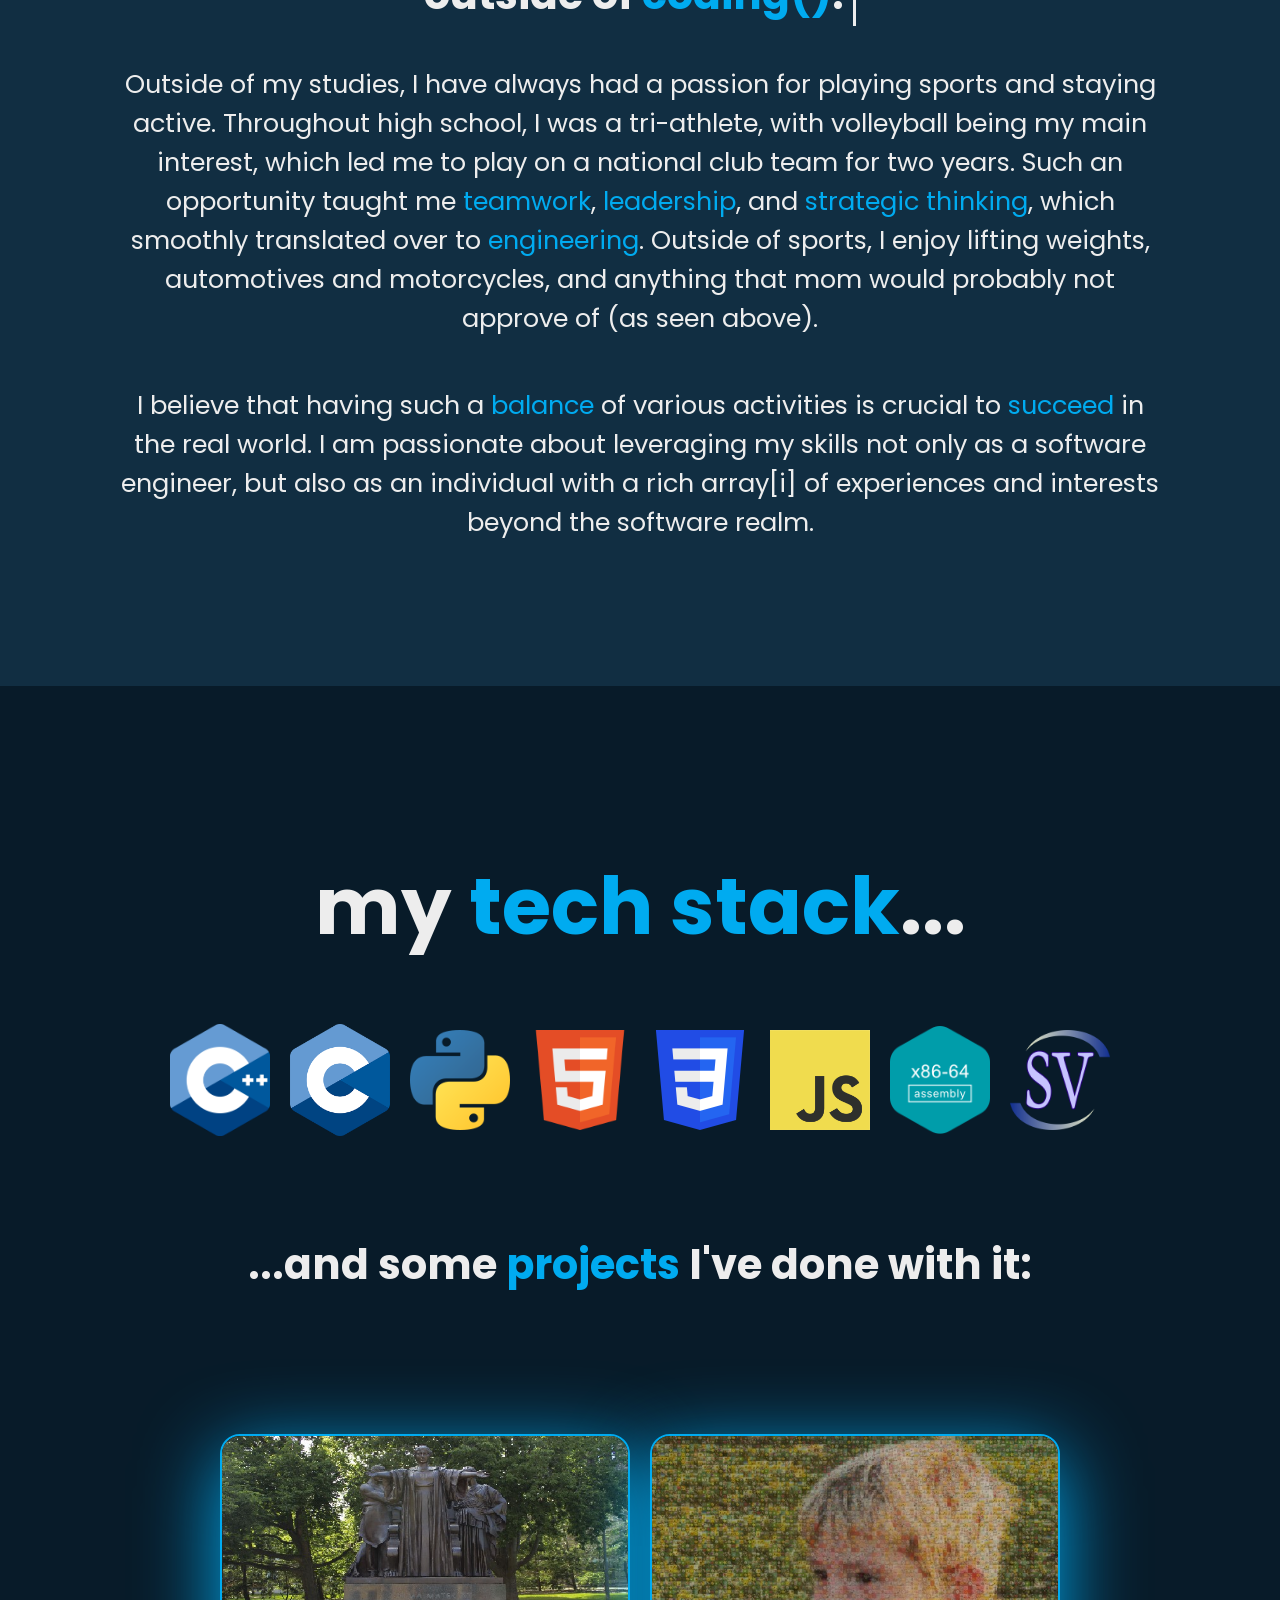
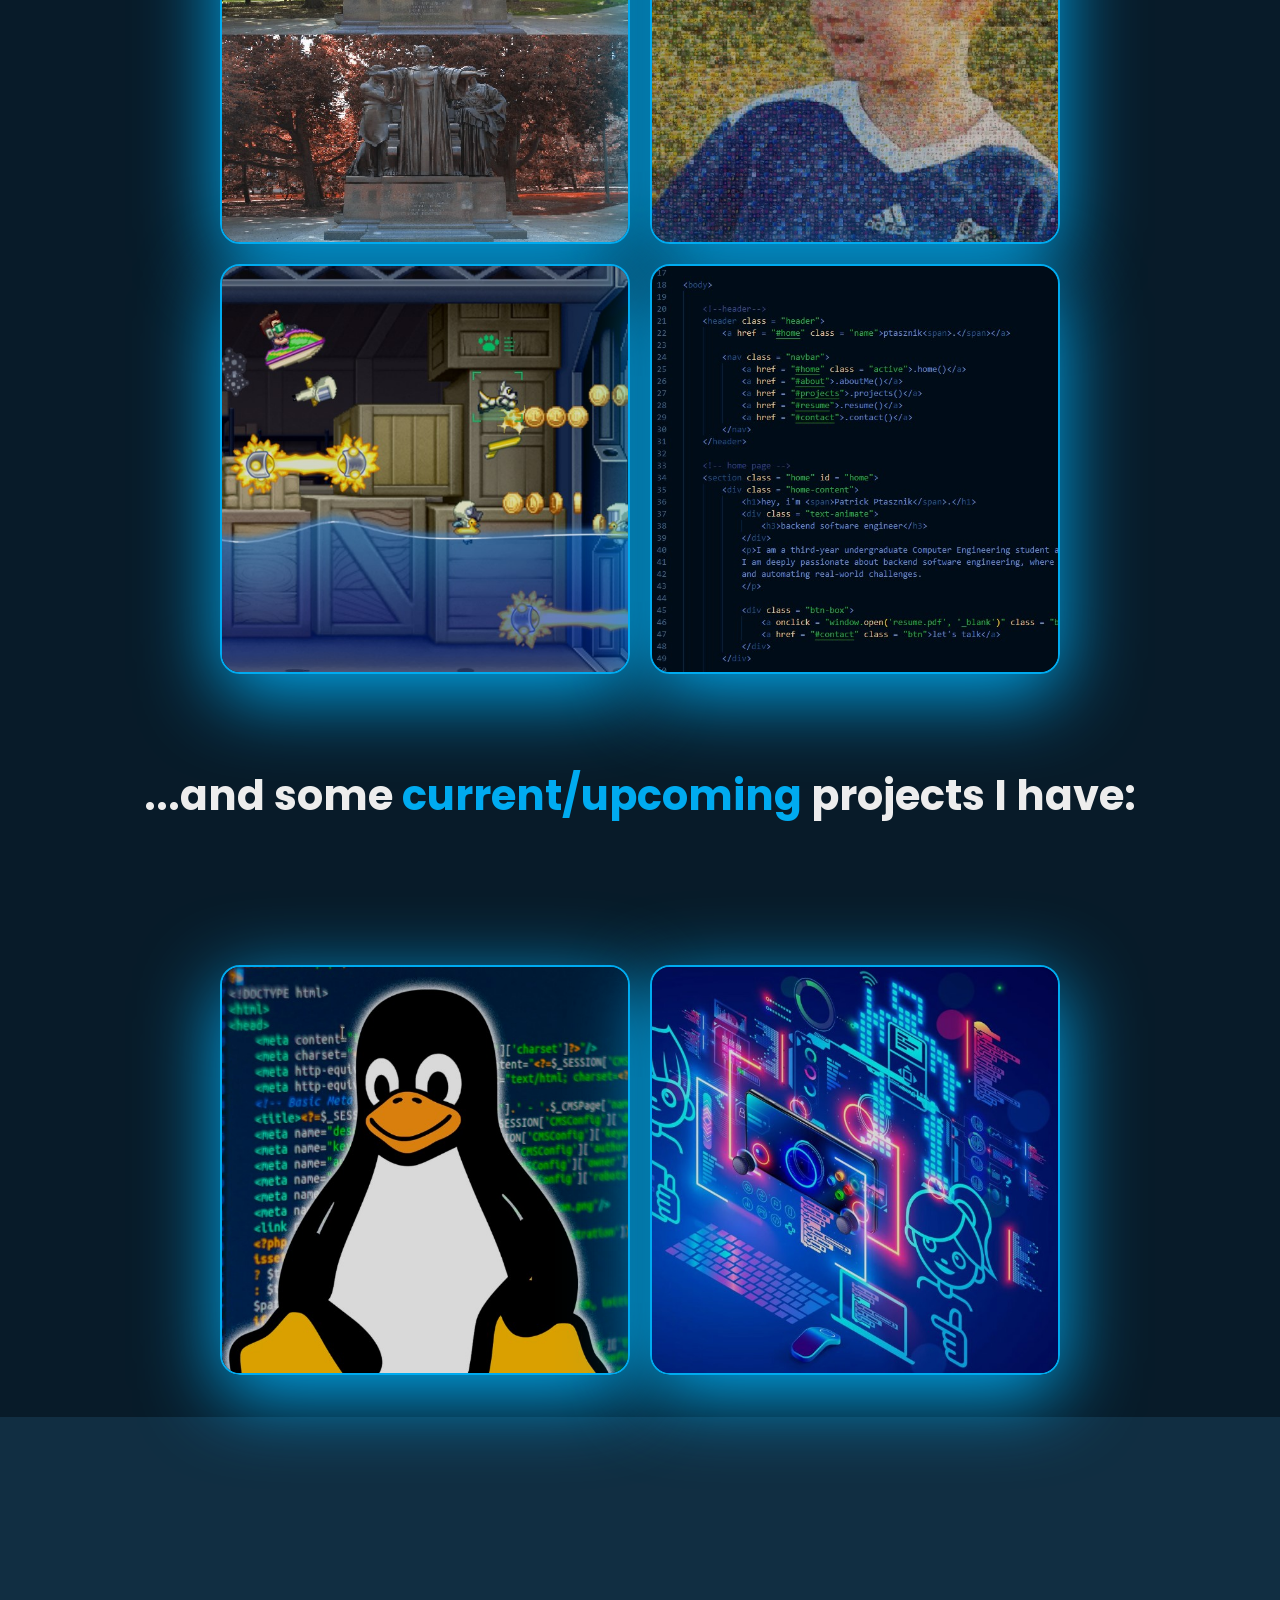
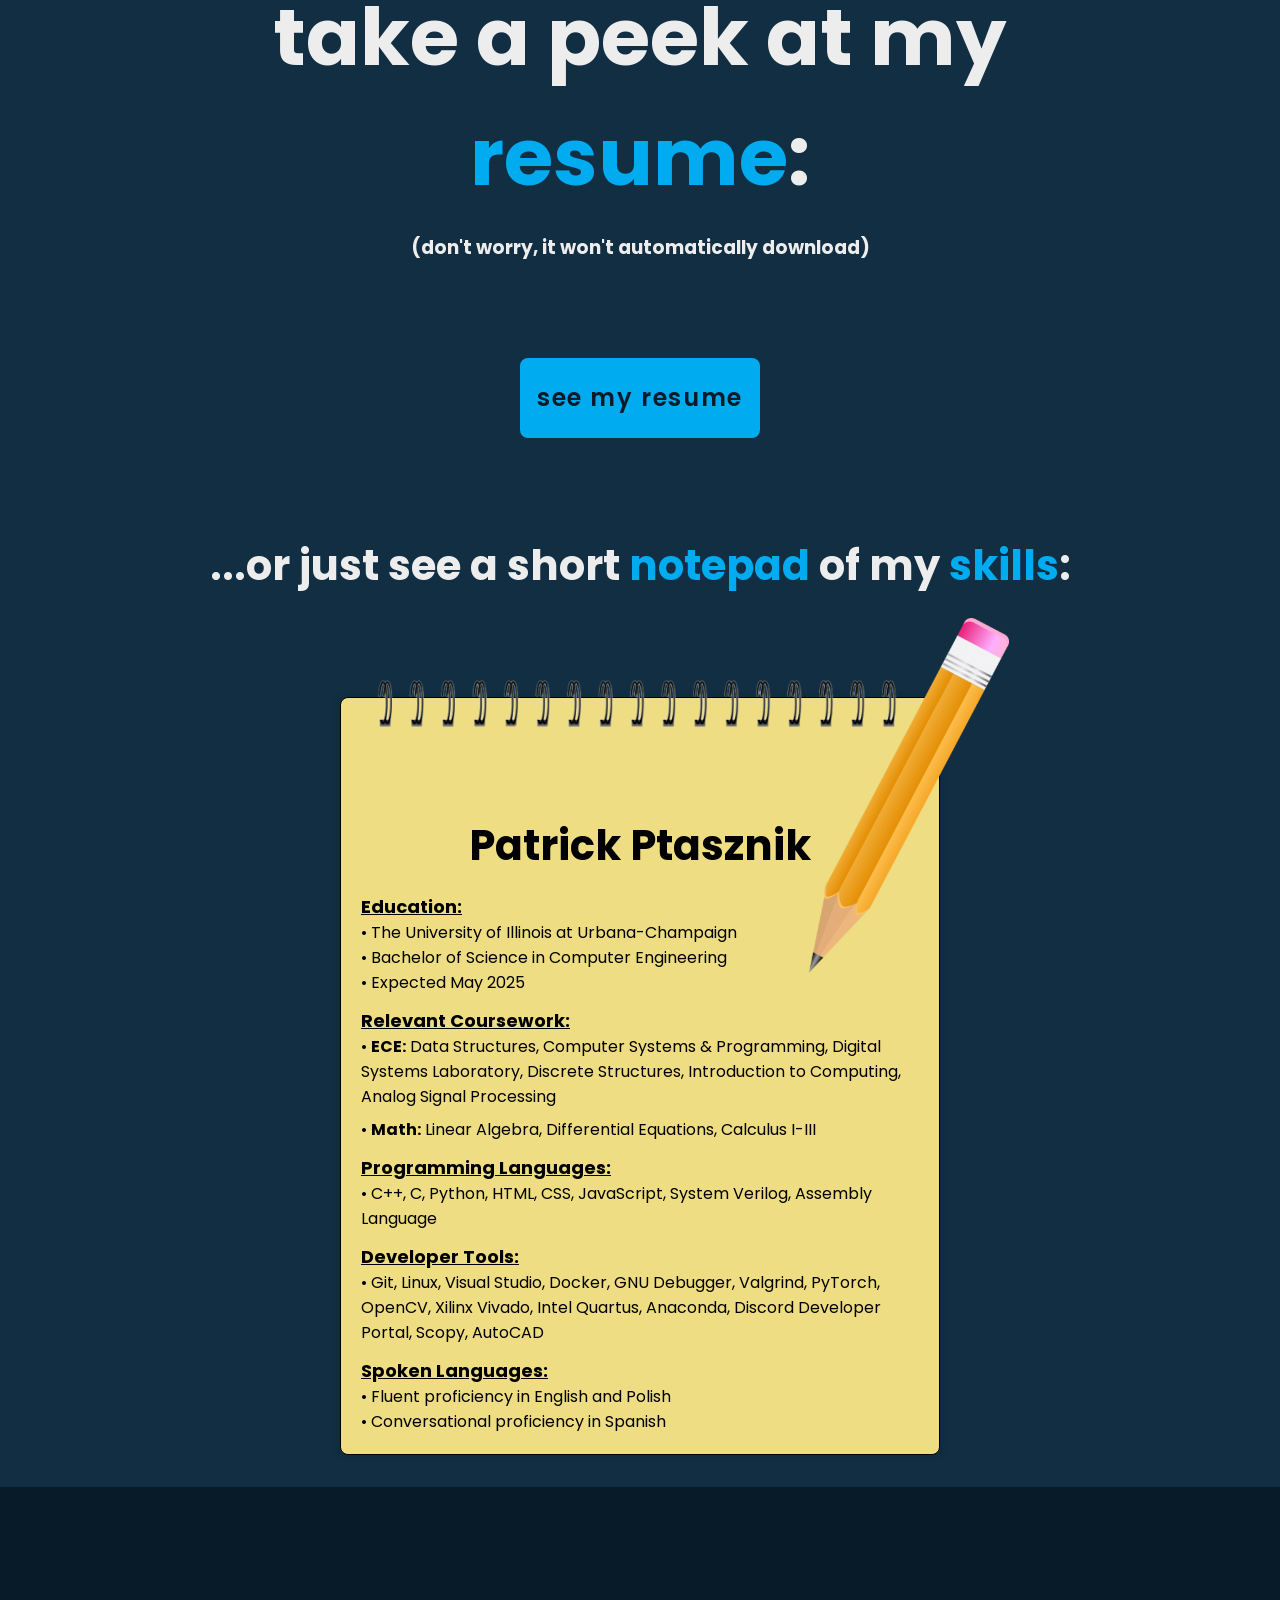
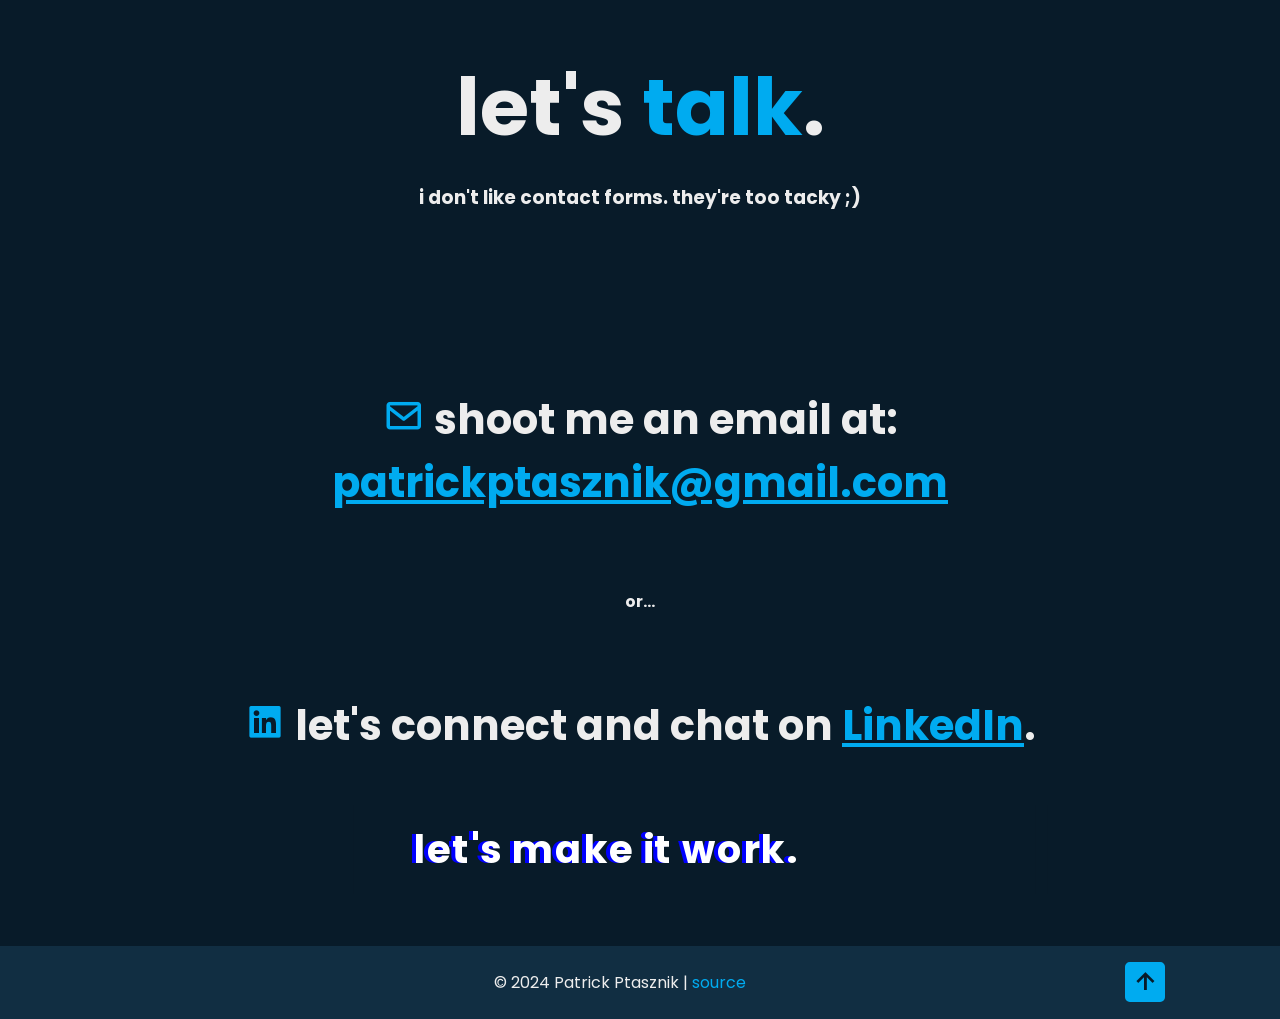
==== commit bb896ed7: "add files" ====
--- a/index.html
+++ b/index.html
@@ -1,372 +1,543 @@
-<!DOCTYPE html>
-<html lang = "en">
-
-<head>
-    <meta charset="UTF-8">
-    <meta http-equiv = "X-UA-Compatible" content = "IE = edge">
-    <meta name = "viewport" content = "width = device-width, initial scale = 1.0">
-
-    <title>Patrick Ptasznik | Software Engineer</title>
-    <link rel = "icon" href = "images/favicon4.png" type = "image/x-icon">
-
-    <link rel = "stylesheet" href = "main.css"/>
-    <link rel = "stylesheet" href = "keyframes.css"/>
-
-    <!-- box icons -->
-    <link href='https://unpkg.com/boxicons@2.1.4/css/boxicons.min.css' rel='stylesheet'>
-</head>
-
-<body>
-
-    <!--header-->
-    <header class = "header">
-        <a href = "#home" class = "name">ptasznik<span>.</span></a>
-
-        <nav class = "navbar">
-            <a href = "#home" class = "active">home()</a>
-            <a href = "#about">aboutMe()</a>
-            <a href = "#projects">projects()</a>
-            <a href = "#resume">resume()</a>
-            <a href = "#contact">contact()</a>
-        </nav>
-    </header>
-
-    <!-- home page -->
-    <section class = "home" id = "home">
-        <div class = "home-content">
-            <h1>hey, i'm <span>Patrick Ptasznik</span>.</h1>
-            <div class = "text-animate">
-                <h3>backend software engineer</h3>
-            </div>
-            <p>I am a third-year undergraduate Computer Engineering student at the <a href="https://www.illinois.edu/" target = "_blank"><orange>University of Illinois at Urbana-Champaign</orange></a>.
-            I am deeply passionate about backend software engineering, where I strive to develop innovative solutions for optimizing 
-            and automating real-world challenges.<br><br>
-            <!-- I am currently an incoming Cybersecurity Intern at <a href="https://www.mondelezinternational.com/" target = "_blank"><purple>Mondelēz International</purple></a>! -->
-            </p>
-
-            <div class = "btn-box">
-                <a onclick = "window.open('resume.pdf', '_blank')" class = "btn" style = "cursor: pointer;">see my resume</a>
-                <a href = "#contact" class = "btn">let's talk</a>
-            </div>
-        </div>
-
-        <div class = "home-socials">
-            <a href = "mailto:patrickptasznik@email.com"><i class = 'bx bx-envelope'></i></a>
-            <a href = "https://github.com/patrickptasznik" target="_blank"><i class = 'bx bxl-github'></i></a>
-            <a href = "https://www.linkedin.com/in/patrickptasznik/" target="_blank"><i class = 'bx bxl-linkedin'></i></a>
-        </div>
-        <div class = "home-hover"></div>
-    </section>
-
-    <!-- about me page -->
-    <section class = "about" id = "about">
-        <h2 class = "heading">a little bit about <span>me</span>...</h2>
-
-        <div class="about-img-container">
-            <div class = "about-img">
-                <img src = "images/vball.png" alt = "">
-                <!-- <span class = "circle-spin"></span> -->
-            </div>
-
-            <div class = "about-img">
-                <img src = "images/snowboard.png" alt = "">
-                <!-- <span class = "circle-spin"></span> -->
-            </div>
-
-            <div class = "about-img">
-                <img src = "images/cliff.png" alt = "">
-                <!-- <span class = "circle-spin"></span> -->
-            </div>
-        </div>
-
-        <div class = "about-content">
-            <h3>outside of <span>coding()</span>.&nbsp;</h3>
-            <p>Outside of my studies, I have always had a passion for playing sports and staying active.
-            Throughout high school, I was a tri-athlete, with volleyball being my main interest, 
-            which led me to play on a national club team for two years. Such an opportunity taught me <span>teamwork</span>,
-            <span>leadership</span>, and <span>strategic thinking</span>, which smoothly translated over to <span>engineering</span>.
-            Outside of sports, I enjoy lifting weights, automotives and motorcycles, and anything 
-            that mom would probably not approve of (as seen above).</p>
-
-            <p>I believe that having such a <span>balance</span> of various activities is crucial to <span>succeed</span> in the real world. 
-            I am passionate about leveraging my skills not only as a software engineer, but also as an individual 
-            with a rich array[i] of experiences and interests beyond the software realm.
-            </p>
-        </div>
-    </section>
-
-    <!-- projects/tech stack page -->
-    <section class = "projects" id = "projects">
-        <h2 class = "heading">my <span>tech stack</span>...</h2>
-
-        <div class = "tech-stack">
-            <div class = "tech-images">
-                <img src = "images/cplusplus.png" alt = "">
-                <span class="language-name">C++</span>
-            </div>
-
-            <div class = "tech-images">
-                <img src = "images/c.png" alt = "">
-                <span class="language-name">C</span>
-            </div>
-
-            <div class = "tech-images">
-                <img src = "images/python.png" alt = "">
-                <span class="language-name">Python</span>
-            </div>
-
-            <div class = "tech-images">
-                <img src = "images/html.png" alt = "">
-                <span class="language-name">HTML</span>
-            </div>
-
-            <div class = "tech-images">
-                <img src = "images/css.png" alt = "">
-                <span class="language-name">CSS</span>
-            </div>
-
-            <div class = "tech-images">
-                <img src = "images/javascript.png" alt = "">
-                <span class="language-name">JavaScript</span>
-            </div>
-
-            <div class = "tech-images">
-                <img src = "images/systemverilog.png" alt = "">
-                <span class="language-name">SystemVerilog</span>
-            </div>
-
-            <div class = "tech-images">
-                <img src = "images/x86.png" alt = "">
-                <span class="language-name">Assembly</span>
-            </div>
-        </div>
-
-        <h3 class = "subheading">...and some <span>projects</span> I've done with it:</h3>
-
-        <div class="container">
-            <div class="row">
-                <ul class="project-list">
-                    <li class="project">
-                        <div class="project-wrapper">
-                            <img src="images/alma.jpg" class="project-image" alt="project">
-
-                                <div class="project-description">
-                                    <h2 class="project-title">Image Enhancement & Sticker Integration Tool</h2>
-                                    <h2 class = "project-languages">C++</h2>
-
-                                    <p style="font-size: 15px" class ="project-description-parameters">
-                                    Automation being one of my favorite software realms, this project was one of my favorites due to
-                                    its great amount of functions, resulting in a fully customizable 1-of-1 picture of your choice. 
-                                    Any inputted image was able to have several characteristics edited, including saturation, hue, luminance, 
-                                    grayscale, and even scale. All of these values were edited by accessing every pixel of the image and editing 
-                                    the values at that coordinate. My favorite function was illinify(), which was responsible for transforming the hue of every pixel orange or blue(UIUC's colors), 
-                                    based on if the pixel's hue value is closer to orange or blue(the example image has this function applied!). 
-                                    <br><br>For the sticker aspect of this project, stickers of any size were able to be placed at any coordinate, 
-                                    even exceeding boundaries, affecting the outputting image's bounds by extending it with blank white space in any direction.
-                                    </bold></p>
-                                </div>
-                        </div>
-                    </li>
-                
-                    <li class="project">
-                        <div class="project-wrapper">
-                            <img src="images/photomosaic.jpg" class="project-image" alt="project">
-
-                                <div class="project-description">
-                                    <h2 class="project-title">Photomosaic Generator</h2>
-                                    <h2 class = "project-languages">C++</h2>
-
-                                    <p style="font-size: 16px" class ="project-description-parameters">
-                                    For this project, I built a photomosaic generator which functioned by making decisions on how to map
-                                    smaller images from a local directory of images to rectangular sections of pixels(of user-inputted size) 
-                                    in the source image. Selecting the correct image from the local directory was supported by using a k-d tree,
-                                    which is a type of binary search tree that supports nearest neighbor search(NNS) in multiple dimensions. 
-                                    For this specific project, I used a 3-D tree, as finding the nearest colored image was determined by 
-                                    points (L, U, V)- color space coordinates. Using a map, the final result was produced by mapping the 
-                                    correct tile images to their designated sections, resulting in a photomosaic, like the one above(that's me!).</p>
-                                </div>
-                        </div>
-                    </li>
-
-                    <li class="project">
-                        <div class="project-wrapper">
-                            <img src="images/jetpackjoyride.jpg" class="project-image" alt="project">
-
-                                <div class="project-description">
-                                    <h2 class="project-title">FPGA Endless Runner Game</h2>
-                                    <h2 class = "project-languages">C, SystemVerilog</h2>
-
-                                    <p style="font-size: 15px" class ="project-description-parameters">
-                                    One of my most interesting projects yet is a simulation of the mobile game <bold>Jetpack Joyride</bold>. 
-                                    This project was built using C and SystemVerilog, maximing hardware-software integration.<br><br>
-                                    <bold>System Verilog - </bold>The SV code was written to insert and instantiate several different sprites 
-                                    for the game, such as the character and a large variety of obstacles. SV was also used to create gravity 
-                                    for the character, make the background scroll, and have obstacles appear and move across the screen. Finally, 
-                                    a death screen was implemented, where once a pixel of the character collided with an obstacle pixel, the death 
-                                    screen was displayed.<br><br>
-                                    <bold>C - </bold>The C code focused on managing color display on an HDMI interface by selecting the correct bits 
-                                    of a specific color and then displaying the desired sprite. Bytes would be read and written from registers storing 
-                                    information, which would efficiently choose what is supposed to get displayed at the current moment.</p>
-                                </div>
-                        </div>
-                    </li>
-
-                    <li class="project">
-                        <div class="project-wrapper">
-                            <img src="images/personalportfolio.jpg" class="project-image" alt="project">
-
-                                <div class="project-description">
-                                    <h2 class="project-title">Personal Portfolio</h2>
-                                    <h2 class = "project-languages">HTML, CSS, JavaScript</h2>
-
-                                    <p style="font-size: 16px" class ="project-description-parameters">
-                                    This past winter break, I got the bright idea to create a website to act 
-                                    as my personal portfolio. I wanted this to serve as my own space to share a bit 
-                                    about myself, showcase my skills, display some of my favorite personal projects, 
-                                    and provide a convenient way for others to connect with me.<br><br>
-                                    In addition, I wanted to sharpen my HTML and CSS skills, along with learning 
-                                    how to implement JavaScript for front-end development. Summing up to around 1,500 lines 
-                                    of code, it was the perfect project to expand my web development skillset while creating 
-                                    a personalized and functional portfolio.</p>
-                                </div>
-                        </div>
-                    </li>
-
-                </ul>
-            </div>
-        </div>
-
-        <h3 class = "subheading">...and some <span>current/upcoming</span> projects I have:</h3>
-
-        <div class="container">
-            <div class="row">
-                <ul class="project-list">
-                    <li class="project">
-                        <div class="project-wrapper">
-                            <img src="images/linux.jpg" class="project-image" alt="project">
-
-                                <div class="project-description">
-                                    <h2 class="project-title">Linux-Like Operating System</h2>
-                                    <h2 class = "project-languages">C, x86 Assembly</h2>
-
-                                    <p style="font-size: 16px" class ="project-description-parameters">
-                                    In <bold>ECE 391 - Computer Systems Engineering</bold>, I will be designing and building a 32-bit 
-                                    Linux-based kernel from scratch using C and x86 Assembly. This project will include 
-                                    advanced features such as memory-mapping, paging, virtualization, and hardware interrupts. 
-                                    Simultaneously, I'll construct device drivers for the keyboard, mouse, and real-time
-                                    clock, creating an interactive user shell for a seamless experience. Stay tuned 
-                                    for a more-detailed showcase of this operating system's functions and kernel 
-                                    architecture.</p>
-                                </div>
-                        </div>
-                    </li>
-
-                    <li class="project">
-                        <div class="project-wrapper">
-                            <img src="images/gamedev2.jpg" class="project-image" alt="project">
-
-                                <div class="project-description">
-                                    <h2 class="project-title">UE5-Built Video Game</h2>
-                                    <h2 class = "project-languages">C++ (Unreal Engine 5)</h2>
-
-                                    <p style="font-size: 16px" class ="project-description-parameters">
-                                    By taking <bold>CS 415 - Game Development</bold> this semester, I will have the opportunity to design and build my own
-                                    video game. This project will be made using Unreal Engine 5, which will consist of programming
-                                    in C++, using Blueprints(a visual scripting system), and more. I currently have two other 
-                                    programming assignments to complete in order to familiarize myself with the engine itself
-                                    before constructing this complex and well-developed video game. to reveal what I come up with!</p>
-                                </div>
-                        </div>
-                    </li>
-                </ul>
-            </div>
-        </div>
-
-    </section>
-
-    <!-- resume -->
-    <section class = "resume" id = "resume">
-        <h1 class = "resume-heading">take a peek at my <span>resume</span>:</h1>
-
-        <h3 class = "no-download-text">(don't worry, it won't automatically download)</h3>
-
-        <div class = "resume-button">
-            <div class = "btn-box btns">
-                <a onclick = "window.open('resume.pdf', '_blank')" class = "btn" style = "cursor: pointer;">see my resume</a>
-            </div>
-        </div>
-
-        <div class = "resume-content">
-            <h1>...or just see a short <span>notepad</span> of my <span>skills</span>:</h1>
-
-            <div class="pencil-image">
-                <img src="images/pencil.png" alt="pencil">
-            </div>
-
-            <div class="spiral-image">
-                <img src="images/spiral2.png" alt="spiral">
-            </div>
-
-            <!-- mockup notepad -->
-            <div class="notepad-container">
-                <h1 class="notepad-title">Patrick Ptasznik</h1>
-                <p class="notepad-section-title">Education:</p>
-                <p>• The University of Illinois at Urbana-Champaign</p>
-                <p>• Bachelor of Science in Computer Engineering</p>
-                <p>• Expected May 2025</p>
-            
-                <p class="notepad-section-title">Relevant Coursework:</p>
-                <ul class="notepad-list">
-                    <li>• <bold>ECE:</bold> Data Structures, Computer Systems & Programming, Digital Systems Laboratory, Discrete
-                        Structures, Introduction to Computing, Analog Signal Processing</li>
-                    <li>• <bold>Math:</bold> Linear Algebra, Differential Equations, Calculus I-III</li>
-                </ul>
-
-                <p class="notepad-section-title">Programming Languages:</p>
-                <ul class="notepad-list">
-                    <li>• C++, C, Python, HTML, CSS, JavaScript, System Verilog, Assembly Language</li>
-                </ul>
-            
-                <p class="notepad-section-title">Developer Tools:</p>
-                <ul class="notepad-list">
-                    <li>• Git, Linux, Visual Studio, Docker, GNU Debugger, Valgrind, PyTorch, OpenCV, Xilinx Vivado, Intel
-                        Quartus, Anaconda, Discord Developer Portal, Scopy, AutoCAD</li>
-                </ul>
-            
-                <p class="notepad-section-title">Spoken Languages:</p>
-                <p>• Fluent proficiency in English and Polish</p>
-                <p>• Conversational proficiency in Spanish</p>
-            </div>
-        </div>
-    </section>
-
-    <section class = "contact" id = "contact">
-        <h2 class = "contact-heading">let's <span>talk</span>.</h2>
-        <h3 class = "no-form-text">i don't like contact forms. they're too tacky ;)</h3>
-        <h3 class = "subheading"><i class = 'bx bx-envelope'></i> shoot me an email at: <a href="mailto:patrickptasznik@gmail.com"><span><underline>patrickptasznik@gmail.com</underline></span></a></h3>
-        <h3 class = "click-here-email-text">⬆ clickme<span>clickme</span>clickme ⬆</h3>
-        <h4>or...</h4>
-        <h3 class = "subheading"><i class='bx bxl-linkedin-square'></i> let's connect and chat on <a href="https://www.linkedin.com/in/patrickptasznik/" target="_blank"><span><underline>LinkedIn</underline></span></a>.</h3>
-        <h3 class = "click-here-linkedin-text">⬆ here<span>here</span>here ⬆</h3>
-        
-        <div class="lastsentence">
-            <h2 class="glitch" data-text="let's work something out.">let's work <span>something</span> out.</h2>
-        </div>
-
-    </section>
-
-    <footer class = "footer">
-        <div class = "footer-text">
-            <p>&copy; 2024 Patrick Ptasznik | <a href = "https://github.com/patrickptasznik" target = "_blank"><span>source</span></a></p>
-        </div>
-
-        <div class = "footer-scroll-up">
-            <a href = "#home"><i class = 'bx bx-up-arrow-alt'></i></a>
-        </div>
-    </footer>
-
-</body>
-
-<script src = "main.js"></script>
-
-</html>
+<!DOCTYPE html>
+<html lang="en">
+  <head>
+    <meta charset="UTF-8" />
+    <meta http-equiv="X-UA-Compatible" content="IE = edge" />
+    <meta name="viewport" content="width = device-width, initial scale = 1.0" />
+
+    <title>Patrick Ptasznik | Software Engineer</title>
+    <link rel="icon" href="images/favicon4.png" type="image/x-icon" />
+
+    <link rel="stylesheet" href="main.css" />
+    <link rel="stylesheet" href="keyframes.css" />
+
+    <!-- box icons -->
+    <link
+      href="https://unpkg.com/boxicons@2.1.4/css/boxicons.min.css"
+      rel="stylesheet"
+    />
+    <link rel="stylesheet" href="responsive.css" />
+  </head>
+
+  <body>
+    <!--header-->
+    <header class="header">
+      <a href="#home" class="name">ptasznik<span>.</span></a>
+
+      <nav class="navbar">
+        <a href="#home" class="active">home()</a>
+        <a href="#about">aboutMe()</a>
+        <a href="#projects">projects()</a>
+        <a href="#resume">resume()</a>
+        <a href="#contact">contact()</a>
+      </nav>
+      <div class="menu-btn">
+        <div></div>
+        <div></div>
+        <div></div>
+      </div>
+    </header>
+
+    <!-- home page -->
+    <section class="home" id="home">
+      <div class="home-content">
+        <h1>hey, i'm <span>Patrick Ptasznik</span>.</h1>
+        <div class="text-animate hide-sm">
+          <h3>backend software engineer</h3>
+        </div>
+        <div class="text-non-animate show-sm">
+          <h3>backend software engineer</h3>
+        </div>
+        <p>
+          I am a third-year undergraduate Computer Engineering student at the
+          <a href="https://grainger.illinois.edu/" target="_blank"
+            ><orange>University of Illinois at Urbana-Champaign</orange></a
+          >. I am deeply passionate about backend software engineering, where I
+          strive to develop innovative solutions for optimizing and automating
+          real-world challenges.<br /><br />
+          I am currently a Cybersecurity SWE Intern at <a href="https://www.mondelezinternational.com/" target = "_blank"><purple>Mondelēz International</purple></a>.
+        </p>
+
+        <div class="btn-box">
+          <a
+            onclick="window.open('resume.pdf', '_blank')"
+            class="btn"
+            style="cursor: pointer"
+            >see my resume</a
+          >
+          <a href="#contact" class="btn">let's talk</a>
+        </div>
+      </div>
+
+      <div class="home-socials">
+        <a href="mailto:patrickptasznik@email.com"
+          ><i class="bx bx-envelope"></i
+        ></a>
+        <a href="https://github.com/patrickptasznik" target="_blank"
+          ><i class="bx bxl-github"></i
+        ></a>
+        <a href="https://www.linkedin.com/in/patrickptasznik/" target="_blank"
+          ><i class="bx bxl-linkedin"></i
+        ></a>
+      </div>
+      <div class="home-hover"></div>
+    </section>
+
+    <!-- about me page -->
+    <section class="about" id="about">
+      <h2 class="heading">a little bit about <span>me</span>...</h2>
+
+      <div class="about-img-container">
+        <div class="about-img">
+          <img src="images/vball.png" alt="" />
+          <!-- <span class = "circle-spin"></span> -->
+        </div>
+
+        <div class="about-img">
+          <img src="images/snowboard.png" alt="" />
+          <!-- <span class = "circle-spin"></span> -->
+        </div>
+
+        <div class="about-img">
+          <img src="images/cliff.png" alt="" />
+          <!-- <span class = "circle-spin"></span> -->
+        </div>
+      </div>
+
+      <div class="about-content">
+        <h3>outside of <span>coding()</span>.&nbsp;</h3>
+        <p>
+          Outside of my studies, I have always had a passion for playing sports
+          and staying active. Throughout high school, I was a tri-athlete, with
+          volleyball being my main interest, which led me to play on a national
+          club team for two years. Such an opportunity taught me
+          <span>teamwork</span>, <span>leadership</span>, and
+          <span>strategic thinking</span>, which smoothly translated over to
+          <span>engineering</span>. Outside of sports, I enjoy lifting weights,
+          automotives and motorcycles, and anything that mom would probably not
+          approve of (as seen above).
+        </p>
+
+        <p>
+          I believe that having such a <span>balance</span> of various
+          activities is crucial to <span>succeed</span> in the real world. I am
+          passionate about leveraging my skills not only as a software engineer,
+          but also as an individual with a rich array[i] of experiences and
+          interests beyond the software realm.
+        </p>
+      </div>
+    </section>
+
+    <!-- projects/tech stack page -->
+    <section class="projects" id="projects">
+      <h2 class="heading">my <span>tech stack</span>...</h2>
+
+      <div class="tech-stack">
+        <div class="tech-images">
+          <img src="images/cplusplus.png" alt="" />
+          <span class="language-name"><bold>C++</bold></span>
+        </div>
+
+        <div class="tech-images">
+          <img src="images/c.png" alt="" />
+          <span class="language-name"><bold>C</bold></span>
+        </div>
+
+        <div class="tech-images">
+          <img src="images/python.png" alt="" />
+          <span class="language-name"><bold>Python</bold></span>
+        </div>
+
+        <div class="tech-images">
+          <img src="images/html.png" alt="" />
+          <span class="language-name"><bold>HTML</bold></span>
+        </div>
+
+        <div class="tech-images">
+          <img src="images/css.png" alt="" />
+          <span class="language-name"><bold>CSS</bold></span>
+        </div>
+
+        <div class="tech-images">
+          <img src="images/javascript.png" alt="" />
+          <span class="language-name"><bold>JavaScript</bold></span>
+        </div>
+
+        <div class="tech-images">
+          <img src="images/x86.png" alt="" />
+          <span class="language-name"><bold>x86</bold></span>
+        </div>
+
+        <div class="tech-images">
+          <img src="images/systemverilog.png" alt="" />
+          <span class="language-name"><bold>SystemVerilog</bold></span>
+        </div>
+      </div>
+
+      <h3 class="subheading">
+        ...and some <span>projects</span> I've done with it:
+      </h3>
+
+      <div class="container">
+        <div class="row">
+          <h3
+            style="animation: bounce 1s infinite"
+            class="show-sm click-here-email-text"
+          >
+            🠇 click to <span>view</span> details 🠇
+          </h3>
+          <ul class="project-list">
+            <li class="project">
+              <div class="project-wrapper">
+                <img
+                  src="images/alma.jpg"
+                  class="project-image"
+                  alt="project"
+                />
+                <div class="project-description">
+                  <h2 class="project-title">
+                    Image Enhancement & Sticker Integration Tool
+                  </h2>
+                  <h2 class="project-languages">C++</h2>
+
+                  <p
+                    style="font-size: 15px"
+                    class="project-description-parameters"
+                  >
+                    Automation being one of my favorite software realms, this
+                    project was one of my favorites due to its great amount of
+                    functions, resulting in a fully customizable 1-of-1 picture
+                    of your choice. Any inputted image was able to have several
+                    characteristics edited, including saturation, hue,
+                    luminance, grayscale, and even scale. All of these values
+                    were edited by accessing every pixel of the image and
+                    editing the values at that coordinate. My favorite function
+                    was illinify(), which was responsible for transforming the
+                    hue of every pixel orange or blue(UIUC's colors), based on
+                    if the pixel's hue value is closer to orange or blue(the
+                    example image has this function applied!).
+                    <br /><br />For the sticker aspect of this project, stickers
+                    of any size were able to be placed at any coordinate, even
+                    exceeding boundaries, affecting the outputting image's
+                    bounds by extending it with blank white space in any
+                    direction.
+                  </p>
+                </div>
+                <div class="click-message">click me...</div>
+              </div>
+            </li>
+
+            <li class="project">
+              <div class="project-wrapper">
+                <img
+                  src="images/photomosaic.jpg"
+                  class="project-image"
+                  alt="project"
+                />
+
+                <div class="project-description">
+                  <h2 class="project-title">Photomosaic Generator</h2>
+                  <h2 class="project-languages">C++</h2>
+
+                  <p
+                    style="font-size: 16px"
+                    class="project-description-parameters"
+                  >
+                    For this project, I built a photomosaic generator which
+                    functioned by making decisions on how to map smaller images
+                    from a local directory of images to rectangular sections of
+                    pixels(of user-inputted size) in the source image. Selecting
+                    the correct image from the local directory was supported by
+                    using a k-d tree, which is a type of binary search tree that
+                    supports nearest neighbor search(NNS) in multiple
+                    dimensions. For this specific project, I used a 3-D tree, as
+                    finding the nearest colored image was determined by points
+                    (L, U, V)- color space coordinates. Using a map, the final
+                    result was produced by mapping the correct tile images to
+                    their designated sections, resulting in a photomosaic, like
+                    the one above(that's me!).
+                  </p>
+                </div>
+                <div class="click-message">and me...</div>
+              </div>
+            </li>
+
+            <li class="project">
+              <div class="project-wrapper">
+                <img
+                  src="images/jetpackjoyride.jpg"
+                  class="project-image"
+                  alt="project"
+                />
+
+                <div class="project-description">
+                  <h2 class="project-title">FPGA Endless Runner Game</h2>
+                  <h2 class="project-languages">C, SystemVerilog</h2>
+
+                  <p
+                    style="font-size: 15px"
+                    class="project-description-parameters"
+                  >
+                    One of my most interesting projects yet is a simulation of
+                    the mobile game <bold>Jetpack Joyride</bold>. This project
+                    was built using C and SystemVerilog, maximing
+                    hardware-software integration.<br /><br />
+                    <bold>System Verilog - </bold>The SV code was written to
+                    insert and instantiate several different sprites for the
+                    game, such as the character and a large variety of
+                    obstacles. SV was also used to create gravity for the
+                    character, make the background scroll, and have obstacles
+                    appear and move across the screen. Finally, a death screen
+                    was implemented, where once a pixel of the character
+                    collided with an obstacle pixel, the death screen was
+                    displayed.<br /><br />
+                    <bold>C - </bold>The C code focused on managing color
+                    display on an HDMI interface by selecting the correct bits
+                    of a specific color and then displaying the desired sprite.
+                    Bytes would be read and written from registers storing
+                    information, which would efficiently choose what is supposed
+                    to get displayed at the current moment.
+                  </p>
+                </div>
+                <div class="click-message">me three...</div>
+              </div>
+            </li>
+
+            <li class="project">
+              <div class="project-wrapper">
+                <img
+                  src="images/personalportfolio.jpg"
+                  class="project-image"
+                  alt="project"
+                />
+
+                <div class="project-description">
+                  <h2 class="project-title">Personal Portfolio</h2>
+                  <h2 class="project-languages">HTML, CSS, JavaScript</h2>
+
+                  <p
+                    style="font-size: 16px"
+                    class="project-description-parameters"
+                  >
+                    This past winter break, I got the bright idea to create a
+                    website to act as my personal portfolio. I wanted this to
+                    serve as my own space to share a bit about myself, showcase
+                    my skills, display some of my favorite personal projects,
+                    and provide a convenient way for others to connect with
+                    me.<br /><br />
+                    In addition, I wanted to sharpen my HTML and CSS skills,
+                    along with learning how to implement JavaScript for
+                    front-end development. Summing up to around 1,500 lines of
+                    code, it was the perfect project to expand my web
+                    development skillset while creating a personalized and
+                    functional portfolio.
+                  </p>
+                </div>
+                <div class="click-message">and don't forget me...</div>
+              </div>
+            </li>
+          </ul>
+        </div>
+      </div>
+
+      <h3 class="subheading">
+        ...and some <span>current/upcoming</span> projects I have:
+      </h3>
+
+      <div class="container">
+        <div class="row">
+          <ul class="project-list">
+            <li class="project">
+              <div class="project-wrapper">
+                <img
+                  src="images/linux.jpg"
+                  class="project-image"
+                  alt="project"
+                />
+
+                <div class="project-description">
+                  <h2 class="project-title">Linux-Like Operating System</h2>
+                  <h2 class="project-languages">C, x86 Assembly</h2>
+
+                  <p
+                    style="font-size: 16px"
+                    class="project-description-parameters"
+                  >
+                    In <bold>ECE 391 - Computer Systems Engineering</bold>, I
+                    will be designing and building a 32-bit Linux-based kernel
+                    from scratch using C and x86 Assembly. This project will
+                    include advanced features such as memory-mapping, paging,
+                    virtualization, and hardware interrupts. Simultaneously,
+                    I'll construct device drivers for the keyboard, mouse, and
+                    real-time clock, creating an interactive user shell for a
+                    seamless experience. Stay tuned for a more-detailed showcase
+                    of this operating system's functions and kernel
+                    architecture.
+                  </p>
+                </div>
+                <div class="click-message">click here...</div>
+              </div>
+            </li>
+
+            <li class="project">
+              <div class="project-wrapper">
+                <img
+                  src="images/gamedev2.jpg"
+                  class="project-image"
+                  alt="project"
+                />
+
+                <div class="project-description">
+                  <h2 class="project-title">UE5-Built Video Game</h2>
+                  <h2 class="project-languages">C++ (Unreal Engine 5)</h2>
+
+                  <p
+                    style="font-size: 16px"
+                    class="project-description-parameters"
+                  >
+                    By taking <bold>CS 415 - Game Development</bold> this
+                    semester, I will have the opportunity to design and build my
+                    own video game. This project will be made using Unreal
+                    Engine 5, which will consist of programming in C++, using
+                    Blueprints(a visual scripting system), and more. I currently
+                    have two other programming assignments to complete in order
+                    to familiarize myself with the engine itself before
+                    constructing this complex and well-developed video game. to
+                    reveal what I come up with!
+                  </p>
+                </div>
+                <div class="click-message">and here...</div>
+              </div>
+            </li>
+          </ul>
+        </div>
+      </div>
+    </section>
+
+    <!-- resume -->
+    <section class="resume" id="resume">
+      <h1 class="resume-heading">take a peek at my <span>resume</span>:</h1>
+
+      <h3 class="no-download-text">
+        (don't worry, it won't automatically download)
+      </h3>
+
+      <div class="resume-button">
+        <div class="btn-box btns">
+          <a
+            onclick="window.open('resume.pdf', '_blank')"
+            class="btn"
+            style="cursor: pointer"
+            >see my resume</a
+          >
+        </div>
+      </div>
+
+      <div class="resume-content">
+        <h1>
+          ...or just see a short <span>notepad</span> of my <span>skills</span>:
+        </h1>
+
+        <!-- mockup notepad -->
+        <div class="notepad-container">
+          <div class="pencil-image">
+            <img src="images/pencil.png" alt="pencil" />
+          </div>
+
+          <div class="spiral-image">
+            <img src="images/spiral2.png" alt="spiral" />
+          </div>
+          <h1 class="notepad-title">Patrick Ptasznik</h1>
+          <p class="notepad-section-title">Education:</p>
+          <p>• The University of Illinois at Urbana-Champaign</p>
+          <p>• Bachelor of Science in Computer Engineering</p>
+          <p>• Expected May 2025</p>
+
+          <p class="notepad-section-title">Relevant Coursework:</p>
+          <ul class="notepad-list">
+            <li>
+              • <bold>ECE:</bold> Data Structures, Computer Systems &
+              Programming, Digital Systems Laboratory, Discrete Structures,
+              Introduction to Computing, Analog Signal Processing
+            </li>
+            <li>
+              • <bold>Math:</bold> Linear Algebra, Differential Equations,
+              Calculus I-III
+            </li>
+          </ul>
+
+          <p class="notepad-section-title">Programming Languages:</p>
+          <ul class="notepad-list">
+            <li>
+              • C++, C, Python, HTML, CSS, JavaScript, System Verilog, Assembly
+              Language
+            </li>
+          </ul>
+
+          <p class="notepad-section-title">Developer Tools:</p>
+          <ul class="notepad-list">
+            <li>
+              • Git, Linux, Visual Studio, Docker, GNU Debugger, Valgrind,
+              PyTorch, OpenCV, Xilinx Vivado, Intel Quartus, Anaconda, Discord
+              Developer Portal, Scopy, AutoCAD
+            </li>
+          </ul>
+
+          <p class="notepad-section-title">Spoken Languages:</p>
+          <p>• Fluent proficiency in English and Polish</p>
+          <p>• Conversational proficiency in Spanish</p>
+        </div>
+      </div>  
+    </section>
+
+    <section class="contact" id="contact">
+      <h2 class="contact-heading">let's <span>talk</span>.</h2>
+      <h3 class="no-form-text">
+        i don't like contact forms. they're too tacky ;)
+      </h3>
+      <h3 class="subheading">
+        <i class="bx bx-envelope"></i> shoot me an email at:
+        <a href="mailto:patrickptasznik@gmail.com"
+          ><span><underline>patrickptasznik@gmail.com</underline></span></a
+        >
+      </h3>
+      <h4>or...</h4>
+      <h3 class="subheading">
+        <i class="bx bxl-linkedin-square"></i> let's connect and chat on
+        <a href="https://www.linkedin.com/in/patrickptasznik/" target="_blank"
+          ><span><underline>LinkedIn</underline></span></a
+        >.
+      </h3>
+
+      <div class="lastsentence">
+        <h2 class="glitch" data-text="let's make it work.">
+          let's make it <span>happen</span>.
+        </h2>
+      </div>
+    </section>
+
+    <footer class="footer">
+      <div class="footer-text">
+        <p>
+          &copy; 2024 Patrick Ptasznik |
+          <a href="https://github.com/patrickptasznik" target="_blank"
+            ><span>source</span></a
+          >
+        </p>
+      </div>
+
+      <div class="footer-scroll-up">
+        <a href="#home"><i class="bx bx-up-arrow-alt"></i></a>
+      </div>
+    </footer>
+    <div class="modal-overlay">
+      <div class="modal-content">
+        <span class="close-modal">&times;</span>
+        <div class="modal-body"></div>
+      </div>
+    </div>
+  </body>
+
+  <script src="main.js"></script>
+  <script src="projects.js"></script>
+</html>
--- a/main.css
+++ b/main.css
@@ -1,792 +1,782 @@
-@import url('https://fonts.googleapis.com/css2?family=Poppins:wght@100;200;300;400;500;600;700;800;900&display=swap');
-
-/* no scrollbar for chrome and safari */
-::-webkit-scrollbar {
-    display: none;
-}
-
-/* no scrollbar for firefox */
-html {
-    scrollbar-width: thin;
-    scrollbar-color: transparent transparent;
-}
-
-/* no scrollbar for edge/new firefox */
-html {
-    overflow: -moz-scrollbars-none;
-}
-
-* {
-    margin: 0;
-    padding: 0;
-    box-sizing: border-box;
-    text-decoration: none;
-    border: none;
-    outline: none;
-    scroll-behavior: smooth;
-    font-family: 'Poppins', sans-serif;
-}
-
-:root {
-    --bg-color: #081b29;
-    --second-bg-color: #112e42;
-    --text-color: #ededed;
-    --main-color: #00abf0;
-}
-
-underline {
-    text-decoration: underline;
-}
-
-bold {
-    font-weight: bold;
-}
-
-span {
-    color: var(--main-color);
-}
-
-html {
-    font-size: 100%;
-    overflow-x: hidden;
-}
-
-body {
-    background: var(--bg-color);
-    color: var(--text-color);
-}
-
-.header {
-    position: fixed;
-    top: 0;
-    left: 0;
-    width: 100%;
-    padding: 2rem 9%;
-    background: transparent;
-    display: flex;
-    justify-content: space-between;
-    align-items: center;
-    z-index: 100;
-    transition: top 0.3s ease;
-    backdrop-filter: blur(5px);
-}
-
-.name {
-    font-size: 2.5rem;
-    color: var(--text-color);
-    text-decoration: none;
-    font-weight: 700;
-    transition: transform 0.3s ease;
-}
-
-.name.rotate-left:hover {
-    transform: rotate(-5deg);
-}
-
-.name.rotate-right:hover {
-    transform: rotate(5deg);
-}
-
-.navbar a {
-    position: relative;
-    font-size: 1.3rem;
-    color: var(--text-color);
-    font-weight: 600;
-    text-decoration: none;
-    margin-left: 3.5rem;
-    transition: 0.3s;
-}
-
-.navbar a:hover,
-.navbar a.active {
-    color: var(--main-color);
-}
-
-.navbar a:before {
-    content: '.';
-    color: white;
-    margin-right: 1px;
-}
-
-#menu-icon {
-    font-size: 3.6rem;
-    color: var(--text-color);
-    cursor: pointer;
-    display: none;
-}
-
-section {
-    min-height: 100vh;
-    padding: 10rem 9% 2rem;
-}
-
-/* home */
-.home {
-    position: relative;
-    display: flex;
-    align-items: center;
-    padding: 0 9%;
-    background: url('images/background.png') no-repeat;
-    background-size: cover;
-    background-position: center;
-    transition: all 0.3s ease;
-}
-
-.home-content {
-    max-width: 60rem;
-}
-
-.home-content h1 {
-    font-size: 4rem;
-    font-weight: 700;
-    line-height: 1.3;
-}
-
-.home-content .text-animate {
-    position: relative;
-    width: 32.8rem;
-    z-index: 1;
-}
-
-.home-content .text-animate h3 {
-    font-size: 2.24rem;
-    font-weight: 700;
-    color: transparent;
-    -webkit-text-stroke: 0.7px var(--main-color);
-    text-stroke: 0.7px var(--main-color);
-    margin-top: 30px;
-    background-image: linear-gradient(var(--main-color), var(--main-color));
-    background-repeat: no-repeat;
-    -webkit-background-clip: text;
-    background-clip: text;
-    background-position: -33rem 0;
-    animation: homeText 5s linear infinite;
-    animation-delay: 2s;
-}
-
-.home-content .text-animate h3::before {
-    content:'';
-    position: absolute;
-    top: 0;
-    left: 0;
-    width: 0;
-    height: 100%;
-    border-right: 2px solid white;
-    z-index: -1;
-    animation: homeCursor 5s linear infinite;
-    animation-delay: 2s;
-}
-
-.home-content p {
-    font-size: 1.6rem;
-    margin: 2rem 0 4rem;
-}
-
-orange {
-    text-decoration: none;
-    color: white;
-    position: relative;
-    transition: color 0.3s ease;
-}
-
-orange:hover {
-    color: orange;
-}
-
-purple {
-    text-decoration: none;
-    color: white;
-    position: relative;
-    transition: color 0.3s ease;
-}
-
-purple:hover {
-    color: #970ED6;
-}
-
-.btn-box {
-    position: relative;
-    display: flex;
-    justify-content: space-between;
-    width: 34.5rem;
-    height: 5rem;
-}
-
-.btn-box .btn {
-    position: relative;
-    display: inline-flex;
-    justify-content: center;
-    align-items: center;
-    width: 15rem;
-    height: 100%;
-    background: var(--main-color);
-    border: 0.2rem solid var(--main-color);
-    border-radius: 0.5rem;
-    font-size: 1.5rem;
-    font-weight: 600;
-    letter-spacing: 0.1rem;
-    color: var(--bg-color);
-    z-index: 1;
-    overflow: hidden;
-    transition: 0.5s;
-}
-
-.btn-box .btn:hover {
-    color: var(--main-color);
-}
-
-.btn-box .btn:nth-child(2) {
-    background: transparent;
-    color: var(--main-color);
-}
-
-.btn-box .btn:nth-child(2):hover {
-    color: var(--bg-color);
-}
-
-.btn-box .btn:nth-child(2)::before {
-    background: var(--main-color);
-}
-
-.btn-box .btn::before {
-    content: '';
-    position: absolute;
-    top: 0;
-    left: 0;
-    width: 0;
-    height: 100%;
-    background: var(--bg-color);
-    z-index: -1;
-    transition: 0.5s;
-}
-
-.btn-box .btn:hover::before {
-    width: 100%;
-}
-
-.home-socials {
-    position: absolute;
-    bottom: 4rem;
-    width: 170px;
-    display: flex;
-    justify-content: space-between;
-}
-
-.home-socials a {
-    position: relative;
-    display: inline-flex;
-    justify-content: center;
-    align-items: center;
-    width: 50px;
-    height: 50px;
-    background: transparent;
-    border: 0.2rem solid var(--main-color);
-    border-radius: 50%;
-    font-size: 30px;
-    color: var(--main-color);
-    z-index: 1;
-    overflow: hidden;
-    transition: 0.5s;
-}
-
-.home-socials a:hover {
-    color: var(--bg-color);
-}
-
-.home-socials a::before {
-    content: '';
-    position: absolute;
-    top: 0;
-    left: 0;
-    width: 0;
-    height: 100%;
-    background: var(--main-color);    
-    z-index: -1;
-    transition: 0.5s;
-}
-
-.home-socials a:hover::before {
-    width: 100%;
-}
-
-/* about me */
-.about {
-    display: flex;
-    justify-content: center;
-    align-items: center;
-    flex-direction: column;
-    gap: 2rem;
-    background: var(--second-bg-color);
-    padding-bottom: 6rem;
-}
-
-.heading {
-    font-size: 5rem;
-    margin-bottom: 3rem;
-    text-align: center;
-}
-
-.about-img-container {
-    display: flex;
-    justify-content: space-between;
-    margin-top: -30px;
-    margin-bottom: 10px;
-    flex-direction: row;
-}
-
-.about-img {
-    position: relative;
-    width: 30rem;
-    height: 30rem;
-    display: flex;
-    justify-content: center;
-    align-items: center;
-    margin-right: 40px;
-    transition: transform 0.3s ease;
-}
-
-.about-img img {
-    width: 90%;
-    border-radius: 5%;
-    border: 0.2rem solid var(--main-color);
-}
-
-.about-img.rotate-left:hover {
-    transform: scale(1.05) rotate(-3deg);
-}
-
-.about-img.rotate-right:hover {
-    transform: scale(1.05) rotate(3deg);
-}
-
-.about-img:last-child {
-    margin-right: 0;
-}
-
-.about-content {
-    text-align: center;
-}
-
-.about-content h3 {
-    font-size: 2.6rem;
-    display: inline-block;
-    border-right: 3px solid;
-    white-space: nowrap;
-    overflow: hidden;
-    animation: coding-cursor 0.8s linear infinite alternate;
-}
-
-.about-content p {
-    font-size: 1.6rem;
-    margin: 2rem 0 3rem;
-}
-
-.btn-box.btns {
-    display: inline-block;
-    width: 15rem;
-}
-
-.btn-box.btns a::before {
-    background: var(--second-bg-color);
-
-}
-
-/* tech stack */
-.tech-stack {
-    display: flex;
-    justify-content: space-around;
-    align-items: center;
-}
-
-.tech-images {
-    position: relative;
-    flex: 0 0 12.5%;
-    max-width: 100px;
-    margin: 10px;
-    transition: transform 0.3s ease;
-}
-
-.tech-images img {
-    width: 100%;
-    height: auto;
-}
-
-.tech-images:hover {
-    transform: scale(125%);
-}
-
-.language-name {
-    position: absolute;
-    bottom: -25px;
-    left: 50%; 
-    transform: translateX(-50%) scale(0);
-    transition: all 300ms;
-    font-size: 17px;
-    opacity: 0;
-    text-align: center;
-    color: var(--main-color);
-}
-
-.tech-images:hover .language-name {
-    transform: translateX(-50%) scale(1);
-    opacity: 1;
-}
-
-.subheading {
-    font-size: 2.6rem;
-    padding-top: 80px;
-    margin-bottom: 3rem;
-    text-align: center;
-}
-
-/* projects */
-.container {
-    padding: 50px 0;
-    text-align: center;
-    margin-bottom: -80px;
-}
-
-.row {
-    width: 100%;
-    display: flex;
-    justify-content: center;
-    align-items: center;
-    flex-wrap: wrap;
-    gap: 20px;
-}
-  
-.project {
-    align-items: center;
-    margin-bottom: 100px;
-    margin-left: 105px;
-    list-style: none;
-    flex: 0 0 calc(40% - 10px);
-}
-  
-.project:last-child {
-    margin-bottom: 40px;
-}
-
-.project-image {
-    width: 120%;
-    transition: all 500ms ease;
-}
-  
-.project-wrapper {
-    display: flex;
-    box-shadow: 0 20px 80px var(--main-color);
-    border-radius: 20px;
-    overflow: hidden;
-    position: relative;
-    border: 2px solid var(--main-color);
-}
-
-.project-wrapper:before {
-    content: "";
-    position: absolute;
-    top: 0;
-    left: 0;
-    height: 100%;
-    width: 100%;
-    background-color: #1c1d25;
-    opacity: 0;
-    transition: opacity 450ms ease;
-    z-index: 2;
-    transform: translateY(100%);
-}
-
-.project:hover .project-wrapper:before {
-    transform: translateY(0);
-    opacity: 0.7;
-}
-
-.project:hover .project-image {
-    transform: scale(1.07);
-    filter: blur(5px);
-}
-  
-.project:hover .project-description {
-    opacity: 1;
-    transform: translateY(-50%);
-}
-  
-.project-list {
-    padding-top: 40px;
-    
-    /* 2x2 layout */
-    display: flex;
-    flex-wrap: wrap;
-    gap: 20px;
-}
-  
-.project-description {
-    position: absolute;
-    top: 50%;
-    left: 100px;
-    margin-right: 110px;
-    transform: translateY(100%);
-    max-width: 550px;
-    z-index: 3;
-    opacity: 0;
-    transition: transform 450ms, opacity 300ms;
-}
-  
-.project-title {
-    font-size: 25px;
-    text-align: center;
-}
-
-.project-languages {
-    font-size: 18px;
-    text-align: center;
-    color: var(--main-color);
-    margin-top: 10px;
-}
-  
-.project-description-parameters {
-    margin: 16px 0;
-    text-align: center;
-    color: #fff;
-}
-
-/* resume */
-.resume {
-    background: var(--second-bg-color);
-}
-
-.resume-heading {
-    font-size: 5rem;
-    margin-bottom: 1rem;
-    text-align: center;
-}
-
-.no-download-text,
-.no-form-text {
-    text-align: center;
-    margin-bottom: 6rem;
-}
-
-.resume-button {
-    display: flex;
-    justify-content: center;
-    align-items: center;
-    text-align: center;
-}
-
-.resume-content h1 {
-    font-size: 2.6rem;
-    text-align: center;
-    margin-top: 6rem;
-    margin-bottom: 1rem;
-}
-
-/* mockup notepad */
-.notepad-container {
-    background-color: #eedd82;
-    padding: 20px;
-    border: 1px solid #000000;
-    border-radius: 8px;
-    box-shadow: 0 0 10px rgba(0, 0, 0, 0.1);
-    max-width: 600px;
-    width: 100%;
-    text-align: left;
-    margin: 0 auto;
-    margin-top: 100px;
-    position: relative;
-    z-index: 1;
-}
-
-.notepad-title {
-    font-size: 24px;
-    color: #333;
-    margin-top: 1000px;
-    margin-bottom: 10px;
-}
-
-.notepad-section-title {
-    font-size: 18px;
-    color: #555;
-    margin-top: 12px;
-    font-weight: bold;
-    text-decoration: underline;
-}
-
-.notepad-list {
-    list-style-type: none;
-    padding: 0;
-}
-
-.notepad-list li {
-    margin-bottom: 8px;
-    position: relative;
-}
-
-.notepad-container, .notepad-container * {
-    color: #000 !important;
-}
-
-.pencil-image {
-    position: absolute;
-    display: flex;
-    justify-content: flex-end;
-    align-items: center;
-    margin-top: 45px;
-    right: 550px; 
-    z-index: 2;
-}
-
-.pencil-image img {
-    width: 200px;
-    height: auto;
-    animation: rotate 2s infinite ease-in-out;
-}
-
-.spiral-image {
-    position: absolute;
-    display: flex;
-    justify-content: flex-end;
-    align-items: center;
-    margin-top: -33px;
-    right: 610px; 
-    z-index: 2;
-}
-
-.spiral-image img {
-    width: 700px;
-    height: auto;
-}
-
-/* contact */
-.contact-heading {
-    font-size: 5rem;
-    margin-bottom: 1rem;
-    text-align: center;
-}
-
-.click-here-email-text {
-    text-align: right;
-    margin-bottom: 50px;
-    margin-right: 415px;
-    margin-top: -35px;
-}
-
-.click-here-linkedin-text {
-    text-align: right;
-    margin-bottom: 6rem;
-    margin-right: 415px;
-    margin-top: -35px;
-}
-
-.contact i.bx-envelope,
-.contact i.bxl-linkedin-square {
-    color: var(--main-color);
-}
-
-.contact h4 {
-    text-align: center;
-}
-
-.contact h5 {
-    margin-top: -50px;
-}
-
-.lastsentence{
-  width: 100%;
-  height: 100%;
-  display: flex;
-  justify-content: center;
-  align-items: center;
-  overflow: hidden;
-  margin-bottom: 20px;
-}
-
-.lastsentence .glitch{
-  position: relative;
-  color: white;
-  font-weight: 700;
-  font-size: 1.2rem;
-  transform: scale(2);
-  padding: 30px;
-  letter-spacing: 0.5px;
-}
-
-.lastsentence .glitch::before,
-.lastsentence .glitch::after{
-  padding: 30px;
-  color: white;
-  content: attr(data-text);
-  position: absolute;
-  width: 100%;
-  height: 100%;
-  background: var(--bg-color);
-  overflow: hidden;
-  top: 0;
-}
-
-.lastsentence .glitch:before{
-  left: 3px;
-  text-shadow: -2px;
-  animation: glitch-1 2s infinite reverse;
-}
-
-.lastsentence .glitch:after{
-  left: -3px;
-  text-shadow: -2px 0 blue;
-  animation: glitch-2 2s linear infinite reverse;
-}
-
-/* footer */
-.footer {
-    display: flex;
-    justify-content: space-between;
-    align-items: center;
-    flex-wrap: wrap;
-    padding: 1rem 9%;
-    background-color: var(--second-bg-color);
-}
-
-.footer-text {
-    text-align: center;
-    flex-grow: 1;
-}
-
-.footer-scroll-up a {
-    position: relative;
-    display: inline-flex;
-    justify-content: center;
-    align-items: center;
-    width: 2.5rem;
-    height: 2.5rem;
-    padding: 0.8rem;
-    background: var(--main-color);
-    border: 0.2rem solid var(--main-color);
-    border-radius: 0.3rem;
-    z-index: 1;
-    overflow: hidden;
-}
-
-.footer-scroll-up a::before {
-    content: '';
-    position: absolute;
-    top: 0;
-    left: 0;
-    width: 0;
-    height: 100%;
-    background: var(--second-bg-color);
-    z-index: -1;
-    transition: 0.5s;
-}
-
-.footer-scroll-up a:hover::before {
-    width: 100%;
-}
-
-.footer-scroll-up a i {
-    font-size: 2rem;
-    color: var(--bg-color);
-    transition: 0.5s;
-}
-
-.footer-scroll-up a:hover i {
-    color: var(--main-color);
-}+@import url("https://fonts.googleapis.com/css2?family=Poppins:wght@100;200;300;400;500;600;700;800;900&display=swap");
+
+/* no scrollbar for chrome and safari */
+::-webkit-scrollbar {
+  display: none;
+}
+
+/* no scrollbar for firefox */
+html {
+  scrollbar-width: thin;
+  scrollbar-color: transparent transparent;
+}
+
+/* no scrollbar for edge/new firefox */
+html {
+  overflow: -moz-scrollbars-none;
+}
+
+* {
+  margin: 0;
+  padding: 0;
+  box-sizing: border-box;
+  text-decoration: none;
+  border: none;
+  outline: none;
+  scroll-behavior: smooth;
+  font-family: "Poppins", sans-serif;
+}
+
+:root {
+  --bg-color: #081b29;
+  --second-bg-color: #112e42;
+  --text-color: #ededed;
+  --main-color: #00abf0;
+}
+
+underline {
+  text-decoration: underline;
+}
+
+bold {
+  font-weight: bold;
+}
+
+span {
+  color: var(--main-color);
+}
+
+html {
+  font-size: 100%;
+  overflow-x: hidden;
+}
+
+body {
+  background: var(--bg-color);
+  color: var(--text-color);
+}
+
+.header {
+  position: fixed;
+  top: 0;
+  left: 0;
+  width: 100%;
+  padding: 2rem 9%;
+  background: transparent;
+  display: flex;
+  justify-content: space-between;
+  align-items: center;
+  z-index: 100;
+  transition: top 0.3s ease;
+  backdrop-filter: blur(5px);
+}
+
+.name {
+  font-size: 2.5rem;
+  color: var(--text-color);
+  text-decoration: none;
+  font-weight: 700;
+  transition: transform 0.3s ease;
+}
+
+.name.rotate-left:hover {
+  transform: rotate(-5deg);
+}
+
+.name.rotate-right:hover {
+  transform: rotate(5deg);
+}
+
+.navbar a {
+  position: relative;
+  font-size: 1.3rem;
+  color: var(--text-color);
+  font-weight: 600;
+  text-decoration: none;
+  margin-left: 3.5rem;
+  transition: 0.3s;
+}
+
+.navbar a:hover,
+.navbar a.active {
+  color: var(--main-color);
+}
+
+.navbar a:before {
+  content: ".";
+  color: white;
+  margin-right: 1px;
+}
+
+#menu-icon {
+  font-size: 3.6rem;
+  color: var(--text-color);
+  cursor: pointer;
+  display: none;
+}
+
+section {
+  min-height: 100vh;
+  padding: 10rem 9% 2rem;
+}
+
+/* home */
+.home {
+  position: relative;
+  display: flex;
+  align-items: center;
+  padding: 0 9%;
+  background: url("images/background.png") no-repeat;
+  background-size: cover;
+  background-position: center;
+  transition: all 0.3s ease;
+}
+
+.home-content {
+  max-width: 60rem;
+}
+
+.home-content h1 {
+  font-size: 4rem;
+  font-weight: 700;
+  line-height: 1.3;
+}
+
+.home-content .text-animate {
+  position: relative;
+  width: 32.8rem;
+  z-index: 1;
+}
+
+.home-content .text-animate h3 {
+  font-size: 2.24rem;
+  font-weight: 700;
+  color: transparent;
+  -webkit-text-stroke: 0.7px var(--main-color);
+  margin-top: 30px;
+  background-image: linear-gradient(var(--main-color), var(--main-color));
+  background-repeat: no-repeat;
+  -webkit-background-clip: text;
+  background-clip: text;
+  background-position: -33rem 0;
+  animation: homeText 5s linear infinite;
+  animation-delay: 2s;
+}
+
+.home-content .text-animate h3::before {
+  content: "";
+  position: absolute;
+  top: 0;
+  left: 0;
+  width: 0;
+  height: 100%;
+  border-right: 2px solid white;
+  z-index: -1;
+  animation: homeCursor 5s linear infinite;
+  animation-delay: 2s;
+}
+
+.home-content p {
+  font-size: 1.6rem;
+  margin: 2rem 0 4rem;
+}
+
+orange {
+  text-decoration: none;
+  color: white;
+  position: relative;
+  transition: color 0.3s ease;
+}
+
+orange:hover {
+  color: orange;
+}
+
+purple {
+  text-decoration: none;
+  color: white;
+  position: relative;
+  transition: color 0.3s ease;
+}
+
+purple:hover {
+  color: #970ed6;
+}
+
+.btn-box {
+  position: relative;
+  display: flex;
+  justify-content: space-between;
+  width: 34.5rem;
+  height: 5rem;
+}
+
+.btn-box .btn {
+  position: relative;
+  display: inline-flex;
+  justify-content: center;
+  align-items: center;
+  width: 15rem;
+  height: 100%;
+  background: var(--main-color);
+  border: 0.2rem solid var(--main-color);
+  border-radius: 0.5rem;
+  font-size: 1.5rem;
+  font-weight: 600;
+  letter-spacing: 0.1rem;
+  color: var(--bg-color);
+  z-index: 1;
+  overflow: hidden;
+  transition: 0.5s;
+}
+
+.btn-box .btn:hover {
+  color: var(--main-color);
+}
+
+.btn-box .btn:nth-child(2) {
+  background: transparent;
+  color: var(--main-color);
+}
+
+.btn-box .btn:nth-child(2):hover {
+  color: var(--bg-color);
+}
+
+.btn-box .btn:nth-child(2)::before {
+  background: var(--main-color);
+}
+
+.btn-box .btn::before {
+  content: "";
+  position: absolute;
+  top: 0;
+  left: 0;
+  width: 0;
+  height: 100%;
+  background: var(--bg-color);
+  z-index: -1;
+  transition: 0.5s;
+}
+
+.btn-box .btn:hover::before {
+  width: 100%;
+}
+
+.home-socials {
+  position: absolute;
+  bottom: 4rem;
+  width: 10%;
+  display: flex;
+  justify-content: space-between;
+}
+
+.home-socials a {
+  position: relative;
+  display: inline-flex;
+  justify-content: center;
+  align-items: center;
+  width: 50px;
+  height: 50px;
+  background: transparent;
+  border: 0.2rem solid var(--main-color);
+  border-radius: 50%;
+  font-size: 30px;
+  color: var(--main-color);
+  z-index: 1;
+  overflow: hidden;
+  transition: 0.5s;
+}
+
+.home-socials a:hover {
+  color: var(--bg-color);
+}
+
+.home-socials a::before {
+  content: "";
+  position: absolute;
+  top: 0;
+  left: 0;
+  width: 0;
+  height: 100%;
+  background: var(--main-color);
+  z-index: -1;
+  transition: 0.5s;
+}
+
+.home-socials a:hover::before {
+  width: 100%;
+}
+
+/* about me */
+.about {
+  display: flex;
+  justify-content: center;
+  align-items: center;
+  flex-direction: column;
+  gap: 2rem;
+  background: var(--second-bg-color);
+  padding-bottom: 6rem;
+}
+
+.heading {
+  font-size: 5rem;
+  margin-bottom: 3rem;
+  text-align: center;
+}
+
+.about-img-container {
+  display: flex;
+  justify-content: space-between;
+  margin-top: -30px;
+  margin-bottom: 10px;
+  flex-direction: row;
+}
+
+.about-img {
+  position: relative;
+  width: 30rem;
+  height: 30rem;
+  display: flex;
+  justify-content: center;
+  align-items: center;
+  margin-right: 40px;
+  transition: transform 0.3s ease;
+}
+
+.about-img img {
+  width: 90%;
+  border-radius: 5%;
+  border: 0.2rem solid var(--main-color);
+}
+
+.about-img.rotate-left:hover {
+  transform: scale(1.05) rotate(-3deg);
+}
+
+.about-img.rotate-right:hover {
+  transform: scale(1.05) rotate(3deg);
+}
+
+.about-img:last-child {
+  margin-right: 0;
+}
+
+.about-content {
+  text-align: center;
+}
+
+.about-content h3 {
+  font-size: 2.6rem;
+  display: inline-block;
+  border-right: 3px solid;
+  white-space: nowrap;
+  overflow: hidden;
+  animation: coding-cursor 0.8s linear infinite alternate;
+}
+
+.about-content p {
+  font-size: 1.6rem;
+  margin: 2rem 0 3rem;
+}
+
+.btn-box.btns {
+  display: inline-block;
+  width: 15rem;
+}
+
+.btn-box.btns a::before {
+  background: var(--second-bg-color);
+}
+
+/* tech stack */
+.tech-stack {
+  display: flex;
+  justify-content: space-around;
+  align-items: center;
+}
+
+.tech-images {
+  position: relative;
+  flex: 0 0 12.5%;
+  max-width: 100px;
+  margin: 10px;
+  transition: transform 0.3s ease;
+}
+
+.tech-images img {
+  width: 100%;
+  height: auto;
+}
+
+.tech-images:hover {
+  transform: scale(125%);
+}
+
+.language-name {
+  position: absolute;
+  bottom: -25px;
+  left: 50%;
+  transform: translateX(-50%) scale(0);
+  transition: all 300ms;
+  font-size: 17px;
+  opacity: 0;
+  text-align: center;
+  color: var(--main-color);
+}
+
+.tech-images:hover .language-name {
+  transform: translateX(-50%) scale(1);
+  opacity: 1;
+}
+
+.subheading {
+  font-size: 2.6rem;
+  padding-top: 80px;
+  margin-bottom: 3rem;
+  text-align: center;
+}
+
+/* projects */
+.container {
+  padding: 50px 0;
+  text-align: center;
+  margin-bottom: -80px;
+}
+
+.row {
+  width: 100%;
+  display: flex;
+  justify-content: center;
+  align-items: center;
+  flex-wrap: wrap;
+  gap: 20px;
+}
+
+.project {
+  align-items: center;
+  margin-bottom: 100px;
+  margin-left: 105px;
+  list-style: none;
+  flex: 0 0 calc(40% - 10px);
+}
+
+.project:last-child {
+  margin-bottom: 40px;
+}
+
+.project-image {
+  width: 100%;
+  transition: all 500ms ease;
+}
+
+.project-wrapper {
+  display: flex;
+  box-shadow: 0 20px 80px var(--main-color);
+  border-radius: 20px;
+  overflow: hidden;
+  position: relative;
+  border: 2px solid var(--main-color);
+}
+
+.project-wrapper:before {
+  content: "";
+  position: absolute;
+  top: 0;
+  left: 0;
+  height: 100%;
+  width: 100%;
+  background-color: #1c1d25;
+  opacity: 0;
+  transition: opacity 450ms ease;
+  z-index: 2;
+  transform: translateY(100%);
+}
+
+.project-list {
+  padding-top: 40px;
+
+  /* 2x2 layout */
+  display: flex;
+  flex-wrap: wrap;
+  gap: 20px;
+}
+
+.project-description {
+  position: absolute;
+  top: 50%;
+  left: 100px;
+  margin-right: 110px;
+  transform: translateY(100%);
+  max-width: 550px;
+  z-index: 3;
+  opacity: 0;
+  transition: transform 450ms, opacity 300ms;
+}
+
+.project-title {
+  font-size: 25px;
+  text-align: center;
+}
+
+.project-languages {
+  font-size: 18px;
+  text-align: center;
+  color: var(--main-color);
+  margin-top: 10px;
+}
+
+.project-description-parameters {
+  margin: 16px 0;
+  text-align: center;
+  color: #fff;
+}
+
+.click-message {
+  font-weight: bold;
+}
+
+/* resume */
+.resume {
+  background: var(--second-bg-color);
+}
+
+.resume-heading {
+  font-size: 5rem;
+  margin-bottom: 1rem;
+  text-align: center;
+}
+
+.no-download-text,
+.no-form-text {
+  text-align: center;
+  margin-bottom: 6rem;
+}
+
+.resume-button {
+  display: flex;
+  justify-content: center;
+  align-items: center;
+  text-align: center;
+}
+
+.resume-content h1 {
+  font-size: 2.6rem;
+  text-align: center;
+  margin-top: 6rem;
+  margin-bottom: 1rem;
+}
+
+/* mockup notepad */
+.notepad-container {
+  background-color: #eedd82;
+  padding: 20px;
+  border: 1px solid #000000;
+  border-radius: 8px;
+  box-shadow: 0 0 10px rgba(0, 0, 0, 0.1);
+  max-width: 600px;
+  width: 100%;
+  text-align: left;
+  margin: 0 auto;
+  margin-top: 100px;
+  position: relative;
+  z-index: 1;
+}
+
+.notepad-title {
+  font-size: 24px;
+  color: #333;
+  margin-top: 1000px;
+  margin-bottom: 10px;
+}
+
+.notepad-section-title {
+  font-size: 18px;
+  color: #555;
+  margin-top: 12px;
+  font-weight: bold;
+  text-decoration: underline;
+}
+
+.notepad-list {
+  list-style-type: none;
+  padding: 0;
+}
+
+.notepad-list li {
+  margin-bottom: 8px;
+  position: relative;
+}
+
+.notepad-container,
+.notepad-container * {
+  color: #000 !important;
+}
+
+.pencil-image {
+  position: absolute;
+  display: flex;
+  justify-content: flex-end;
+  align-items: center;
+  top: -80px;
+  right: -70px;
+  z-index: 3;
+}
+
+.pencil-image img {
+  width: 200px;
+  height: auto;
+  animation: rotate 2s infinite ease-in-out;
+}
+
+.spiral-image {
+  position: absolute;
+  display: flex;
+  justify-content: flex-end;
+  align-items: center;
+  top: -120px;
+  right: -48px;
+  left: 0;
+  z-index: 2;
+}
+
+.spiral-image img {
+  width: 700px;
+  height: auto;
+}
+
+/* contact */
+.contact-heading {
+  font-size: 5rem;
+  margin-bottom: 1rem;
+  text-align: center;
+}
+
+.click-here-email-text {
+  text-align: right;
+  margin-bottom: 50px;
+  margin-right: 415px;
+  margin-top: -35px;
+}
+
+.click-here-linkedin-text {
+  text-align: right;
+  margin-bottom: 6rem;
+  margin-right: 415px;
+  margin-top: -35px;
+}
+
+.contact i.bx-envelope,
+.contact i.bxl-linkedin-square {
+  color: var(--main-color);
+}
+
+.contact h4 {
+  margin-top: 75px;
+  text-align: center;
+}
+
+.contact h5 {
+  margin-top: -50px;
+}
+
+.lastsentence {
+  width: 100%;
+  height: 100%;
+  display: flex;
+  justify-content: center;
+  align-items: center;
+  overflow: hidden;
+  margin-bottom: 20px;
+}
+
+.lastsentence .glitch {
+  position: relative;
+  color: white;
+  font-weight: 700;
+  font-size: 1.2rem;
+  transform: scale(2);
+  padding: 30px;
+  letter-spacing: 0.5px;
+}
+
+.lastsentence .glitch::before,
+.lastsentence .glitch::after {
+  padding: 30px;
+  color: white;
+  content: attr(data-text);
+  position: absolute;
+  width: 100%;
+  height: 100%;
+  background: var(--bg-color);
+  overflow: hidden;
+  top: 0;
+}
+
+.lastsentence .glitch:before {
+  left: 3px;
+  text-shadow: -2px;
+  animation: glitch-1 2s infinite reverse;
+}
+
+.lastsentence .glitch:after {
+  left: -3px;
+  text-shadow: -2px 0 blue;
+  animation: glitch-2 2s linear infinite reverse;
+}
+
+/* footer */
+.footer {
+  display: flex;
+  justify-content: space-between;
+  align-items: center;
+  flex-wrap: wrap;
+  padding: 1rem 9%;
+  background-color: var(--second-bg-color);
+}
+
+.footer-text {
+  text-align: center;
+  flex-grow: 1;
+}
+
+.footer-scroll-up a {
+  position: relative;
+  display: inline-flex;
+  justify-content: center;
+  align-items: center;
+  width: 2.5rem;
+  height: 2.5rem;
+  padding: 0.8rem;
+  background: var(--main-color);
+  border: 0.2rem solid var(--main-color);
+  border-radius: 0.3rem;
+  z-index: 1;
+  overflow: hidden;
+}
+
+.footer-scroll-up a::before {
+  content: "";
+  position: absolute;
+  top: 0;
+  left: 0;
+  width: 0;
+  height: 100%;
+  background: var(--second-bg-color);
+  z-index: -1;
+  transition: 0.5s;
+}
+
+.footer-scroll-up a:hover::before {
+  width: 100%;
+}
+
+.footer-scroll-up a i {
+  font-size: 2rem;
+  color: var(--bg-color);
+  transition: 0.5s;
+}
+
+.footer-scroll-up a:hover i {
+  color: var(--main-color);
+}
--- a/keyframes.css
+++ b/keyframes.css
@@ -1,176 +1,206 @@
-/* backend software engineer animation */
-@keyframes homeText {
-    0%, 10%, 100% {
-        background-position: -33rem 0;
-    }
-    65%, 85% {
-        background-position: 0 0;
-    }
-}
-
-/* backend software engineer cursor animation */
-@keyframes homeCursor {
-    0%, 10%, 100% {
-        width: 0;
-    }
-    65%, 78%, 85% {
-        width: 100%;
-        opacity: 1;
-    }
-    75%, 81% {
-        opacity: 0;
-    }
-}
-
-/* blinking cursor next to coding() animation*/
-@keyframes coding-cursor {
-    50% {
-        border-color: transparent;
-    }
-}
-
-/* last sentence glitch animation */
-@keyframes glitch-1 {
-    0% {
-      clip: rect(132px, auto, 101px, 30px);
-    }
-    5% {
-      clip: rect(17px, auto, 94px, 30px);
-    }
-    10% {
-      clip: rect(40px, auto, 66px, 30px);
-    }
-    15% {
-      clip: rect(87px, auto, 82px, 30px);
-    }
-    20% {
-      clip: rect(137px, auto, 61px, 30px);
-    }
-    25% {
-      clip: rect(34px, auto, 14px, 30px);
-    }
-    30% {
-      clip: rect(133px, auto, 74px, 30px);
-    }
-    35% {
-      clip: rect(76px, auto, 107px, 30px);
-    }
-    40% {
-      clip: rect(59px, auto, 130px, 30px);
-    }
-    45% {
-      clip: rect(29px, auto, 84px, 30px);
-    }
-    50% {
-      clip: rect(22px, auto, 67px, 30px);
-    }
-    55% {
-      clip: rect(67px, auto, 62px, 30px);
-    }
-    60% {
-      clip: rect(10px, auto, 105px, 30px);
-    }
-    65% {
-      clip: rect(78px, auto, 115px, 30px);
-    }
-    70% {
-      clip: rect(105px, auto, 13px, 30px);
-    }
-    75% {
-      clip: rect(15px, auto, 75px, 30px);
-    }
-    80% {
-      clip: rect(66px, auto, 39px, 30px);
-    }
-    85% {
-      clip: rect(133px, auto, 73px, 30px);
-    }
-    90% {
-      clip: rect(36px, auto, 128px, 30px);
-    }
-    95% {
-      clip: rect(68px, auto, 103px, 30px);
-    }
-    100% {
-      clip: rect(14px, auto, 100px, 30px);
-    }
-}
-
-@keyframes glitch-2 {
-    0% {
-      clip: rect(129px, auto, 36px, 30px);
-    }
-    5% {
-      clip: rect(36px, auto, 4px, 30px);
-    }
-    10% {
-      clip: rect(85px, auto, 66px, 30px);
-    }
-    15% {
-      clip: rect(91px, auto, 91px, 30px);
-    }
-    20% {
-      clip: rect(148px, auto, 138px, 30px);
-    }
-    25% {
-      clip: rect(38px, auto, 122px, 30px);
-    }
-    30% {
-      clip: rect(69px, auto, 54px, 30px);
-    }
-    35% {
-      clip: rect(98px, auto, 71px, 30px);
-    }
-    40% {
-      clip: rect(146px, auto, 34px, 30px);
-    }
-    45% {
-      clip: rect(134px, auto, 43px, 30px);
-    }
-    50% {
-      clip: rect(102px, auto, 80px, 30px);
-    }
-    55% {
-      clip: rect(119px, auto, 44px, 30px);
-    }
-    60% {
-      clip: rect(106px, auto, 99px, 30px);
-    }
-    65% {
-      clip: rect(141px, auto, 74px, 30px);
-    }
-    70% {
-      clip: rect(20px, auto, 78px, 30px);
-    }
-    75% {
-      clip: rect(133px, auto, 79px, 30px);
-    }
-    80% {
-      clip: rect(78px, auto, 52px, 30px);
-    }
-    85% {
-      clip: rect(35px, auto, 39px, 30px);
-    }
-    90% {
-      clip: rect(67px, auto, 70px, 30px);
-    }
-    95% {
-      clip: rect(71px, auto, 103px, 30px);
-    }
-    100% {
-      clip: rect(83px, auto, 40px, 30px);
-    }
-}
-
-/* pencil swaying animation */
-@keyframes rotate {
-  0% {
-      transform: rotate(0deg);
-  }
-  50% {
-      transform: rotate(5deg);
-  }
-  100% {
-      transform: rotate(0deg);
-  }
-}+/* backend software engineer animation */
+@keyframes homeText {
+  0%,
+  10%,
+  100% {
+    background-position: -33rem 0;
+  }
+  65%,
+  85% {
+    background-position: 0 0;
+  }
+}
+
+/* backend software engineer cursor animation */
+@keyframes homeCursor {
+  0%,
+  10%,
+  100% {
+    width: 0;
+  }
+  65%,
+  78%,
+  85% {
+    width: 100%;
+    opacity: 1;
+  }
+  75%,
+  81% {
+    opacity: 0;
+  }
+}
+
+/* blinking cursor next to coding() animation*/
+@keyframes coding-cursor {
+  50% {
+    border-color: transparent;
+  }
+}
+
+/* last sentence glitch animation */
+@keyframes glitch-1 {
+  0% {
+    clip: rect(132px, auto, 101px, 30px);
+  }
+  5% {
+    clip: rect(17px, auto, 94px, 30px);
+  }
+  10% {
+    clip: rect(40px, auto, 66px, 30px);
+  }
+  15% {
+    clip: rect(87px, auto, 82px, 30px);
+  }
+  20% {
+    clip: rect(137px, auto, 61px, 30px);
+  }
+  25% {
+    clip: rect(34px, auto, 14px, 30px);
+  }
+  30% {
+    clip: rect(133px, auto, 74px, 30px);
+  }
+  35% {
+    clip: rect(76px, auto, 107px, 30px);
+  }
+  40% {
+    clip: rect(59px, auto, 130px, 30px);
+  }
+  45% {
+    clip: rect(29px, auto, 84px, 30px);
+  }
+  50% {
+    clip: rect(22px, auto, 67px, 30px);
+  }
+  55% {
+    clip: rect(67px, auto, 62px, 30px);
+  }
+  60% {
+    clip: rect(10px, auto, 105px, 30px);
+  }
+  65% {
+    clip: rect(78px, auto, 115px, 30px);
+  }
+  70% {
+    clip: rect(105px, auto, 13px, 30px);
+  }
+  75% {
+    clip: rect(15px, auto, 75px, 30px);
+  }
+  80% {
+    clip: rect(66px, auto, 39px, 30px);
+  }
+  85% {
+    clip: rect(133px, auto, 73px, 30px);
+  }
+  90% {
+    clip: rect(36px, auto, 128px, 30px);
+  }
+  95% {
+    clip: rect(68px, auto, 103px, 30px);
+  }
+  100% {
+    clip: rect(14px, auto, 100px, 30px);
+  }
+}
+
+@keyframes glitch-2 {
+  0% {
+    clip: rect(129px, auto, 36px, 30px);
+  }
+  5% {
+    clip: rect(36px, auto, 4px, 30px);
+  }
+  10% {
+    clip: rect(85px, auto, 66px, 30px);
+  }
+  15% {
+    clip: rect(91px, auto, 91px, 30px);
+  }
+  20% {
+    clip: rect(148px, auto, 138px, 30px);
+  }
+  25% {
+    clip: rect(38px, auto, 122px, 30px);
+  }
+  30% {
+    clip: rect(69px, auto, 54px, 30px);
+  }
+  35% {
+    clip: rect(98px, auto, 71px, 30px);
+  }
+  40% {
+    clip: rect(146px, auto, 34px, 30px);
+  }
+  45% {
+    clip: rect(134px, auto, 43px, 30px);
+  }
+  50% {
+    clip: rect(102px, auto, 80px, 30px);
+  }
+  55% {
+    clip: rect(119px, auto, 44px, 30px);
+  }
+  60% {
+    clip: rect(106px, auto, 99px, 30px);
+  }
+  65% {
+    clip: rect(141px, auto, 74px, 30px);
+  }
+  70% {
+    clip: rect(20px, auto, 78px, 30px);
+  }
+  75% {
+    clip: rect(133px, auto, 79px, 30px);
+  }
+  80% {
+    clip: rect(78px, auto, 52px, 30px);
+  }
+  85% {
+    clip: rect(35px, auto, 39px, 30px);
+  }
+  90% {
+    clip: rect(67px, auto, 70px, 30px);
+  }
+  95% {
+    clip: rect(71px, auto, 103px, 30px);
+  }
+  100% {
+    clip: rect(83px, auto, 40px, 30px);
+  }
+}
+
+/* pencil swaying animation */
+@keyframes rotate {
+  0% {
+    transform: rotate(0deg);
+  }
+  50% {
+    transform: rotate(5deg);
+  }
+  100% {
+    transform: rotate(0deg);
+  }
+}
+
+@keyframes popup {
+  0% {
+    transform: scale(0);
+  }
+
+  100% {
+    transform: scale(1);
+  }
+}
+
+@keyframes bounce {
+  0% {
+    transform: translateY(0);
+  }
+  35% {
+    transform: translateY(-10px);
+  }
+  100% {
+    transform: translateY(0);
+  }
+}
--- a/responsive.css
+++ b/responsive.css
@@ -0,0 +1,381 @@
+.modal-overlay {
+  position: fixed;
+  top: 0;
+  left: 0;
+  width: 100%;
+  height: 100%;
+  background: rgba(0, 0, 0, 0.5);
+  display: none;
+  justify-content: center;
+  align-items: center;
+  z-index: 1000;
+}
+
+.modal-content {
+  background: var(--bg-color);
+  padding: 20px;
+  border-radius: 20px;
+  border: 3px solid var(--main-color);
+  max-width: 600px;
+  width: 90%;
+  max-height: 90vh;
+  overflow-y: auto;
+  animation: popup 500ms forwards;
+}
+
+.modal-content h2,
+.modal-content p {
+  margin: 10px 0;
+}
+
+.close-modal {
+  cursor: pointer;
+  float: right;
+  font-size: 20px;
+  font-weight: bold;
+  color: #aaa;
+}
+
+.close-modal:hover,
+.close-modal:focus {
+  color: var(--main-color);
+  text-decoration: none;
+  cursor: pointer;
+}
+
+.show-sm {
+  display: none;
+}
+
+.project-list {
+  justify-content: center;
+}
+
+.project-wrapper:before {
+  content: none;
+}
+
+.modal-content .project-description {
+  position: static;
+  opacity: 1;
+  margin-right: 0;
+  transform: unset;
+}
+
+.project {
+  margin-left: 0;
+  margin-bottom: 0;
+  cursor: pointer;
+}
+
+.project:hover .project-image {
+  filter: blur(10px);
+}
+
+.click-message {
+  position: absolute;
+  top: 50%;
+  left: 50%;
+  transform: translate(-50%, -50%);
+  font-size: 3rem;
+  color: var(--main-color);
+  background-color: rgba(0, 0, 0, 0.5);
+  padding: 10px 20px;
+  border-radius: 5px;
+  opacity: 0;
+  transition: opacity 0.5s;
+  width: 100%;
+  height: 100%;
+  display: flex;
+  justify-content: center;
+  align-items: center;
+  pointer-events: none;
+}
+
+.project:hover .click-message {
+  opacity: 1;
+}
+
+.menu-btn {
+  display: none;
+}
+
+.click-here-email-text,
+.click-here-linkedin-text {
+  text-align: center;
+  margin: 0;
+}
+@media screen and (max-width: 1340px) {
+  .about-img {
+    max-width: 30rem;
+    width: 100%;
+    height: auto;
+  }
+
+  .tech-stack {
+    flex-wrap: wrap;
+    justify-content: center;
+  }
+
+  .click-here-email-text,
+  .click-here-linkedin-text {
+    text-align: center;
+    margin: 0;
+    margin-top: -35px;
+  }
+
+  .home {
+    flex-direction: column;
+    align-items: unset;
+    justify-content: end;
+    padding-bottom: 2rem;
+  }
+
+  .home-socials {
+    position: static;
+    margin-top: 2rem;
+    width: fit-content;
+    gap: 1rem;
+  }
+}
+
+@media screen and (max-width: 890px) {
+  .project-list {
+    justify-content: center;
+  }
+
+  .home {
+    padding-top: 180px;
+    padding-bottom: 60px;
+    background: none !important;
+  }
+
+  .home-socials {
+    bottom: 16rem;
+    width: fit-content;
+    gap: 0.75rem;
+  }
+
+  .about-img-container {
+    flex-direction: column;
+    gap: 2rem;
+  }
+}
+
+@media screen and (max-width: 670px) {
+  .menu-btn {
+    display: flex;
+    flex-direction: column;
+    gap: 4px;
+    position: relative;
+    z-index: 20;
+  }
+
+  .menu-btn div {
+    background-color: var(--main-color);
+    width: 25px;
+    height: 4px;
+  }
+
+  .navbar {
+    display: flex;
+    position: absolute;
+    top: 0;
+    left: 0;
+    right: 0;
+    bottom: 0;
+    width: 100%;
+    height: 105vh;
+    flex-direction: column;
+    justify-content: center;
+    background: var(--bg-color);
+    z-index: 10;
+    gap: 2rem;
+    transition: all 250ms;
+    transform: translateX(-100%);
+  }
+
+  .navbar.active {
+    transform: translateX(0);
+  }
+
+  .menu-btn div {
+    transition: 200ms all;
+  }
+
+  .menu-btn.active div:nth-child(1) {
+    transform: rotate(45deg);
+  }
+
+  .menu-btn.active div:nth-child(2) {
+    display: none;
+  }
+
+  .menu-btn.active div:nth-child(3) {
+    transform: translateY(-8px) rotate(-45deg);
+  }
+
+  .project {
+    max-width: 320px;
+  }
+
+  .btn-box {
+    width: fit-content;
+    height: auto;
+    flex-direction: column;
+    gap: 0.75rem;
+  }
+
+  .btn-box a {
+    height: 5rem !important;
+  }
+
+  .subheading {
+    font-size: 1rem;
+  }
+
+  .lastsentence .glitch {
+    padding: 20px;
+    transform: scale(1);
+  }
+  .spiral-image {
+    right: -75px;
+    top: -100px;
+  }
+  .spiral-image img {
+    max-width: 640px;
+    width: 100%;
+  }
+
+  .pencil-image {
+    display: none;
+  }
+
+  .resume-content h1 {
+    margin-top: 2rem;
+  }
+
+  .project-list {
+    flex-direction: column;
+  }
+
+  .project-image {
+    width: 100%;
+  }
+
+  .project:hover .click-message {
+    opacity: 0;
+  }
+
+  .project:hover .project-image {
+    filter: unset;
+  }
+}
+
+@media screen and (max-width: 540px) {
+  section {
+    padding: 5rem 9% 2rem;
+  }
+  .text-non-animate {
+    font-size: 1.25rem;
+    font-weight: 700;
+    color: var(--main-color);
+    -webkit-text-stroke: 0.7px var(--main-color);
+    margin-top: 30px;
+    background-image: linear-gradient(var(--main-color), var(--main-color));
+    background-repeat: no-repeat;
+    -webkit-background-clip: text;
+    background-clip: text;
+    background-position: -33rem 0;
+  }
+
+  .no-form-text {
+    margin-bottom: 0;
+  }
+
+  .show-sm {
+    display: block;
+  }
+
+  .hide-sm {
+    display: none;
+  }
+
+  .subheading {
+    font-size: 1.25rem;
+  }
+
+  .heading {
+    font-size: 3rem;
+  }
+
+  .lastsentence .glitch {
+    font-size: 1rem;
+  }
+
+  .home-content h1 {
+    font-size: 3rem;
+  }
+
+  .home-content p {
+    font-size: 1rem;
+  }
+
+  .about-content h3 {
+    font-size: 2rem;
+  }
+
+  .about-content p {
+    font-size: 1rem;
+    margin: 1rem 0 0;
+  }
+
+  .contact-heading {
+    font-size: 3rem;
+  }
+  .resume-heading {
+    font-size: 3rem;
+  }
+  .resume-content h1 {
+    font-size: 2rem;
+  }
+
+  .no-download-text {
+    margin-bottom: 3rem;
+  }
+
+  .spiral-image {
+    right: 0;
+    top: -70px;
+  }
+
+  .btn-box .btn {
+    width: 12rem;
+    font-size: 1rem;
+  }
+
+  .btn-box a {
+    height: 4rem !important;
+  }
+}
+
+@media screen and (max-width: 420px) {
+  .about-content h3 {
+    font-size: 1.5rem;
+  }
+
+  .spiral-image {
+    top: -60px;
+  }
+
+  .resume-heading,
+  .heading {
+    font-size: 2rem;
+  }
+}
+
+@media screen and (max-width: 370px) {
+  .spiral-image {
+    top: -54px;
+  }
+}
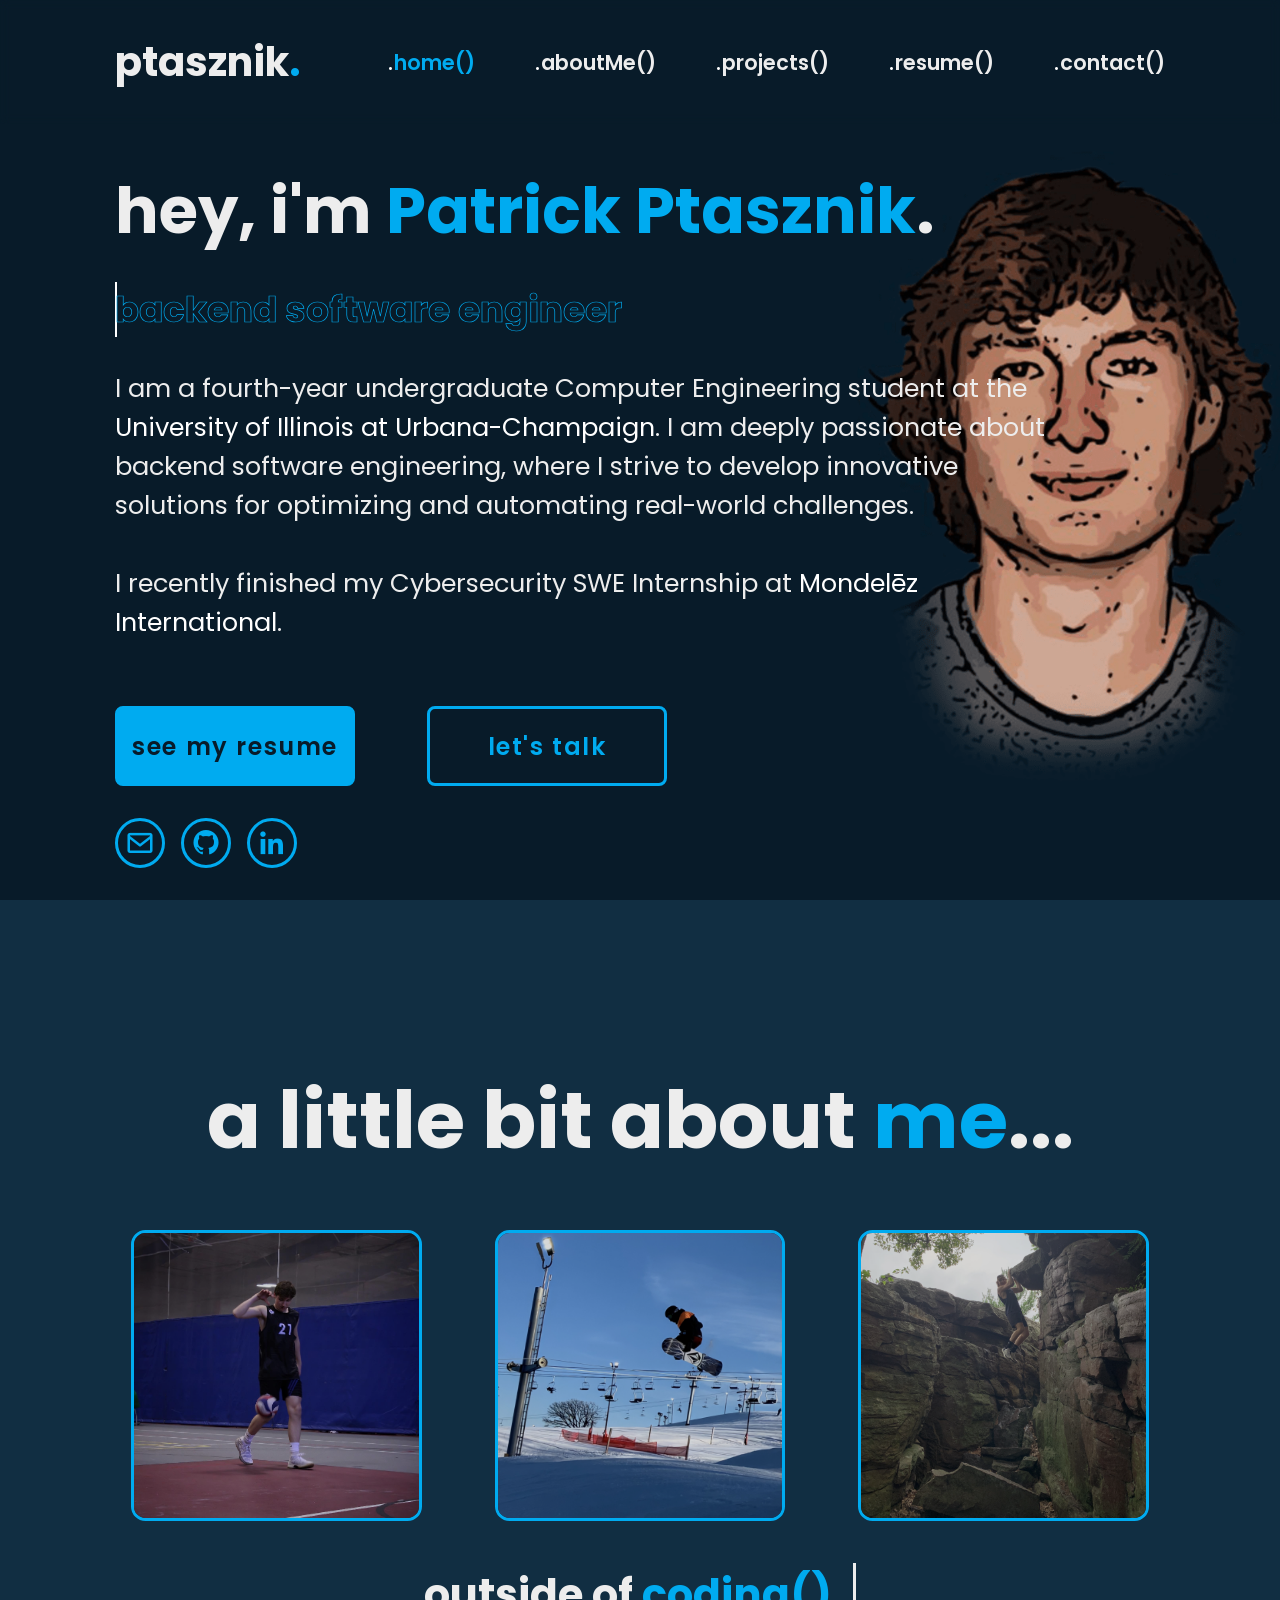
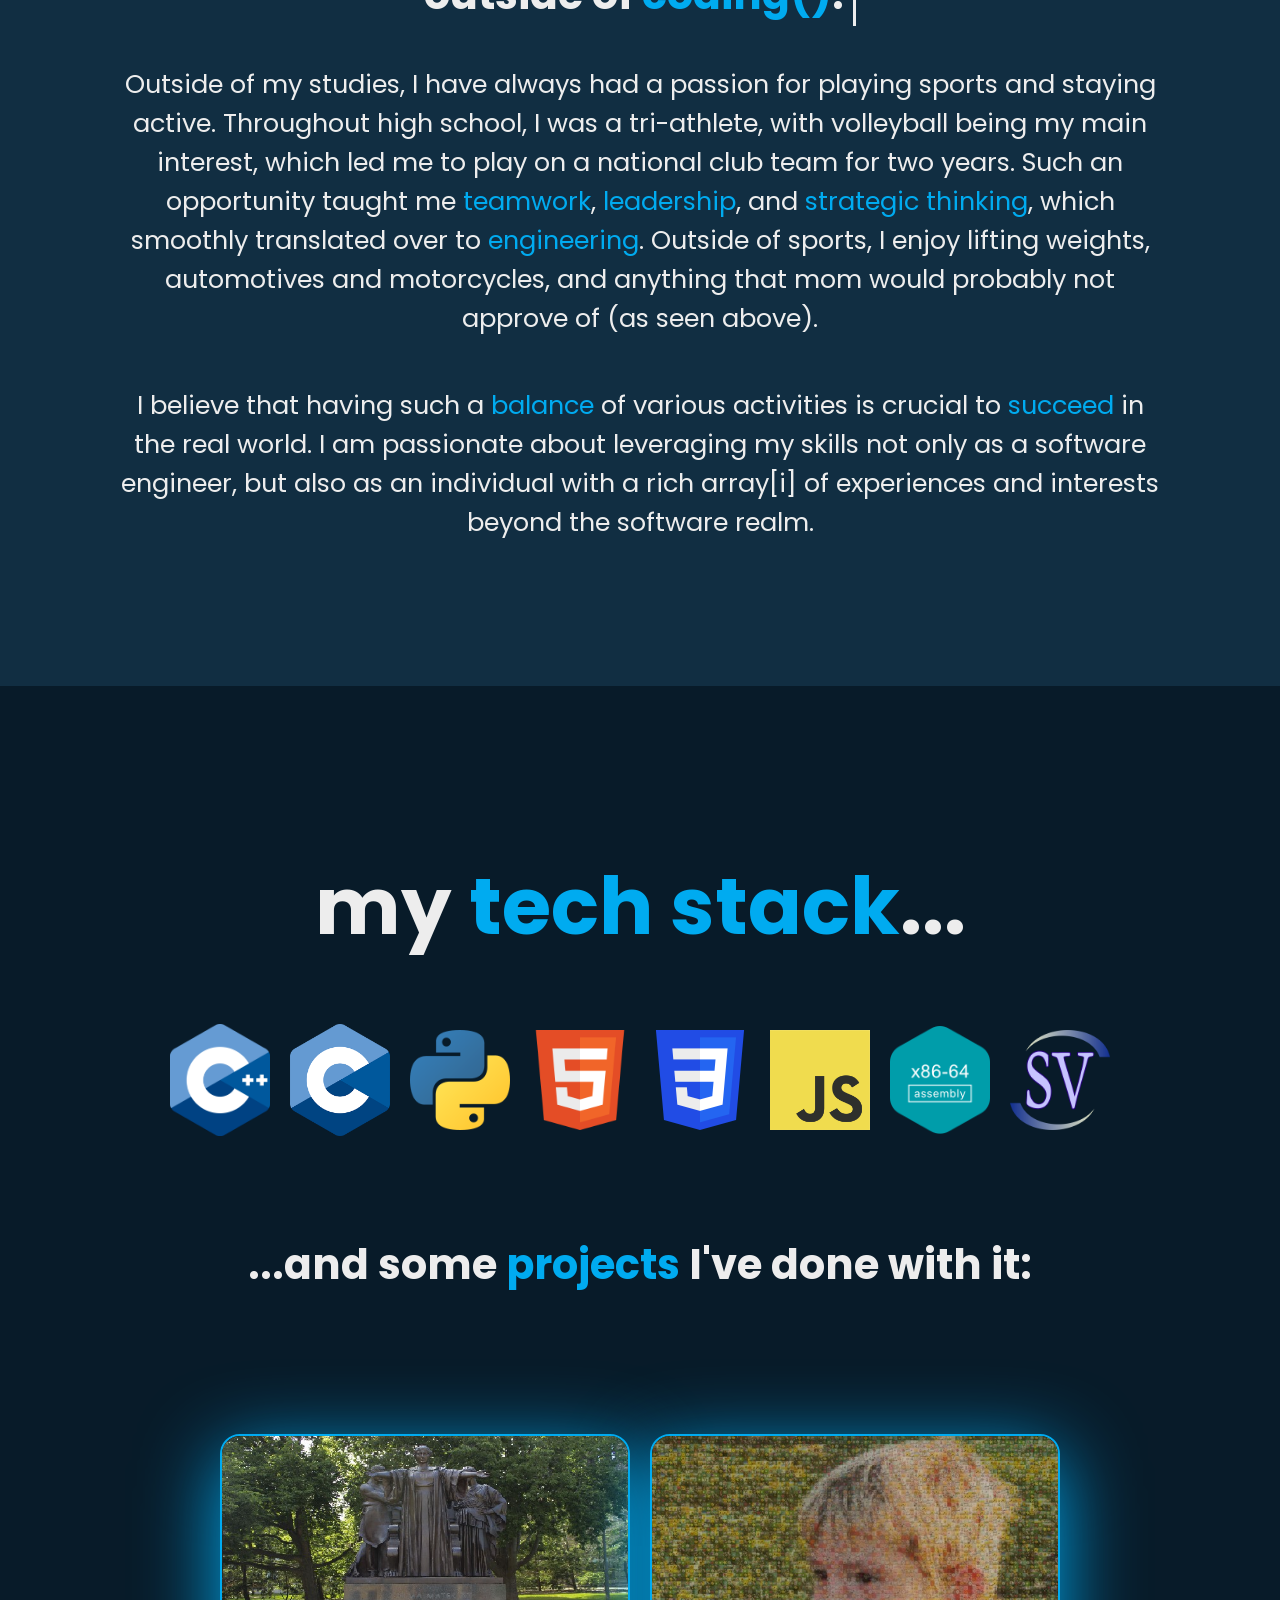
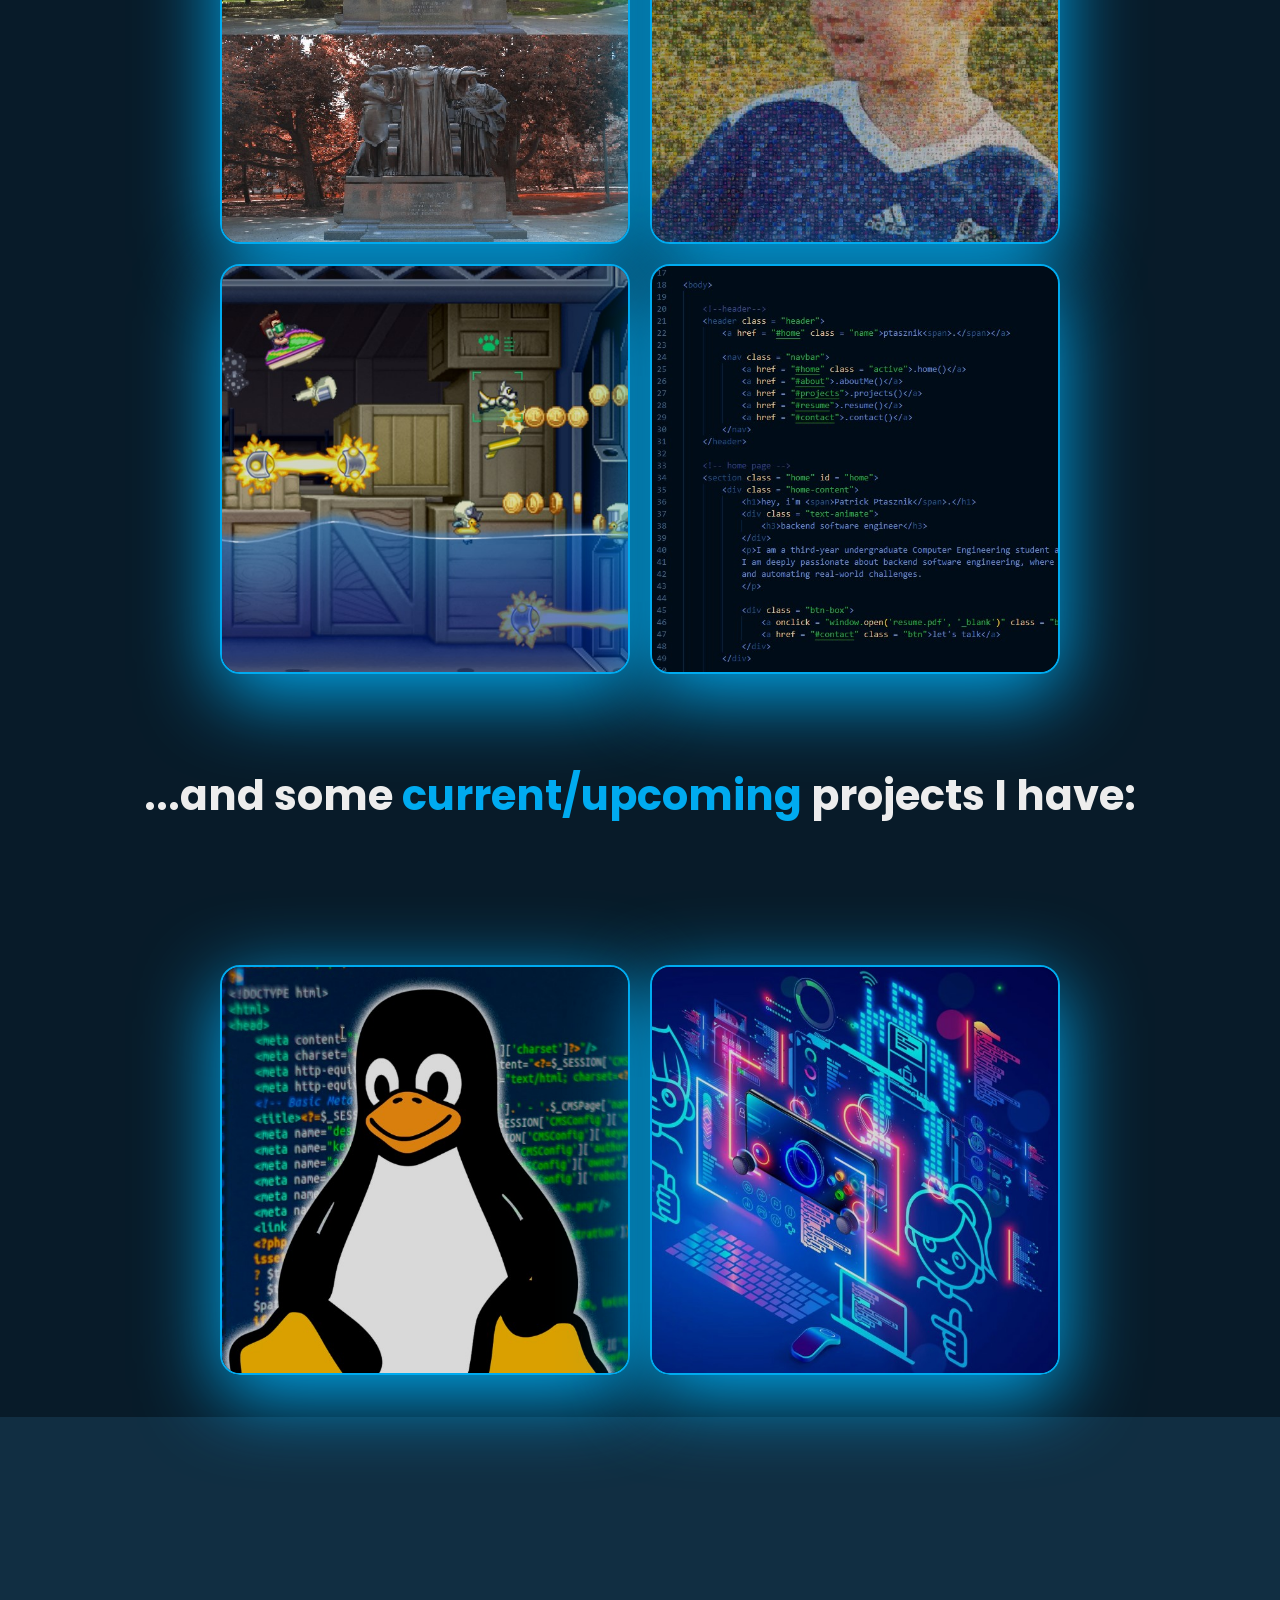
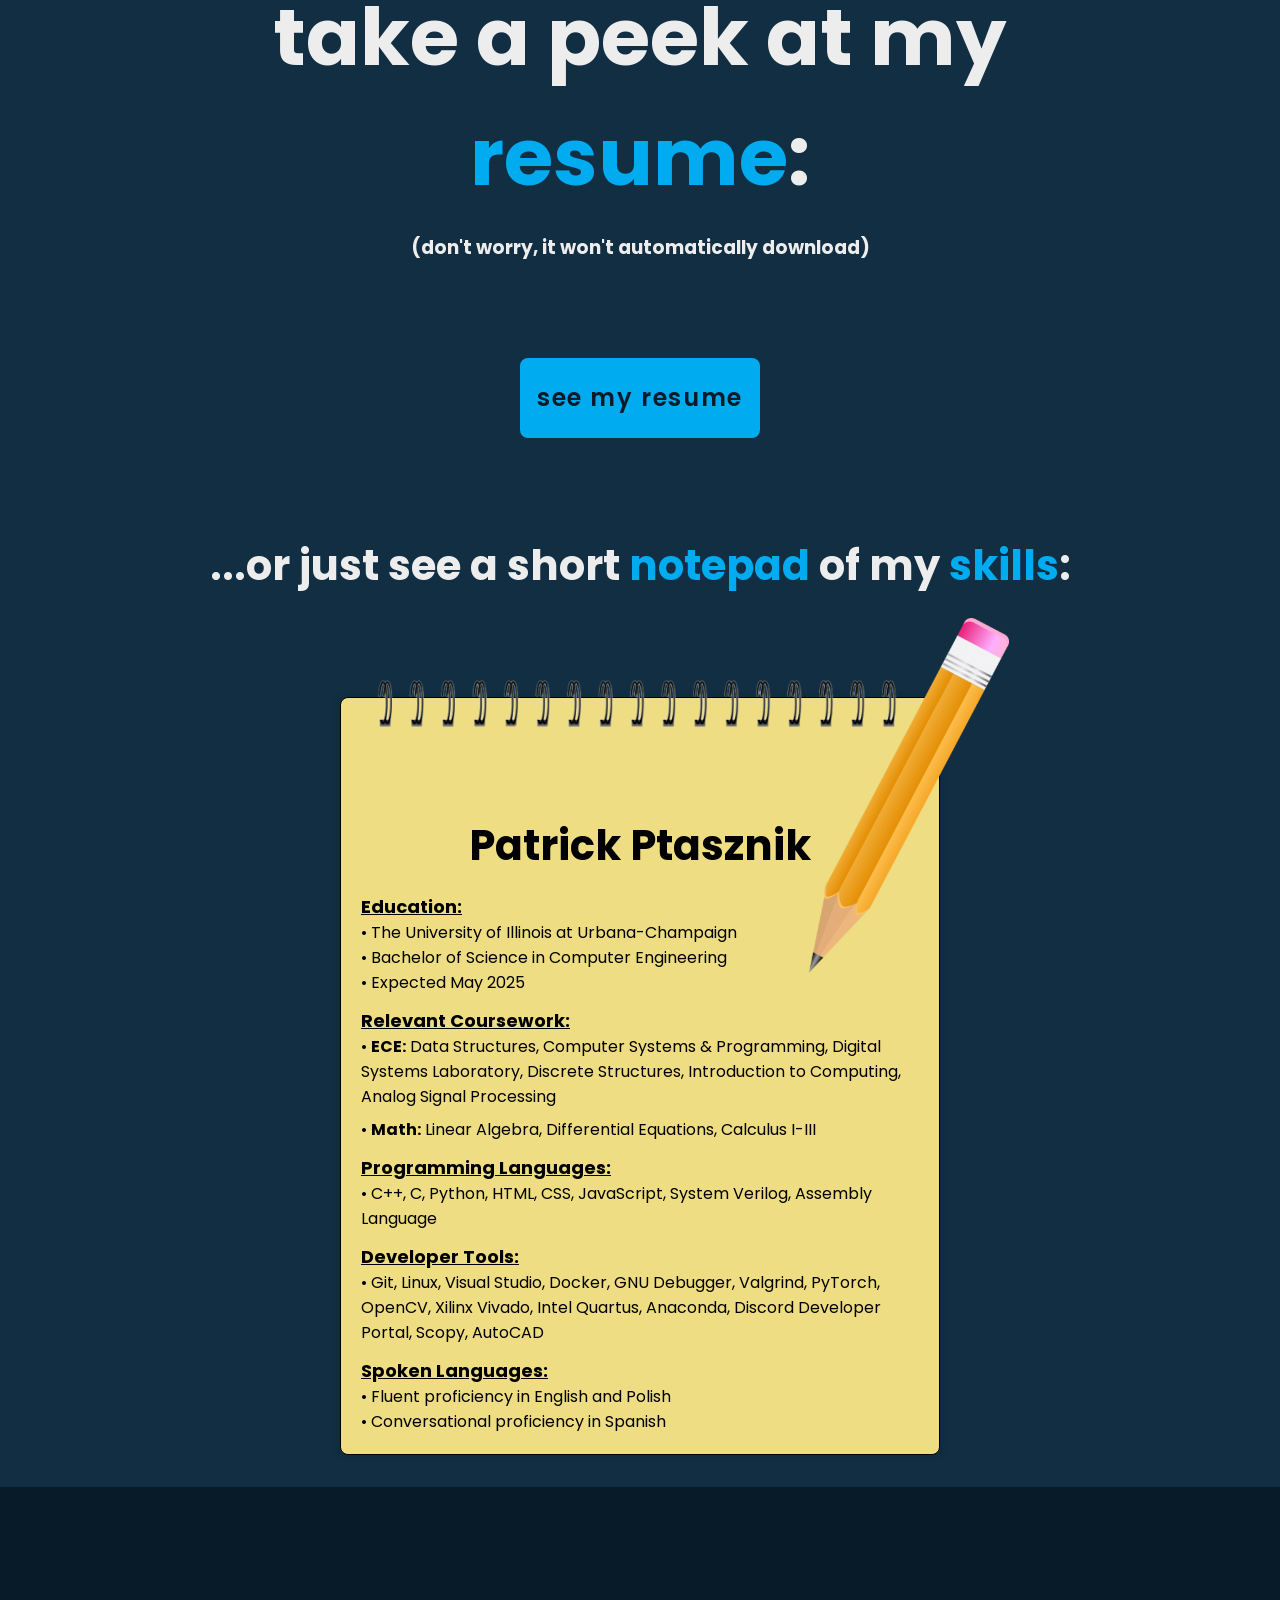
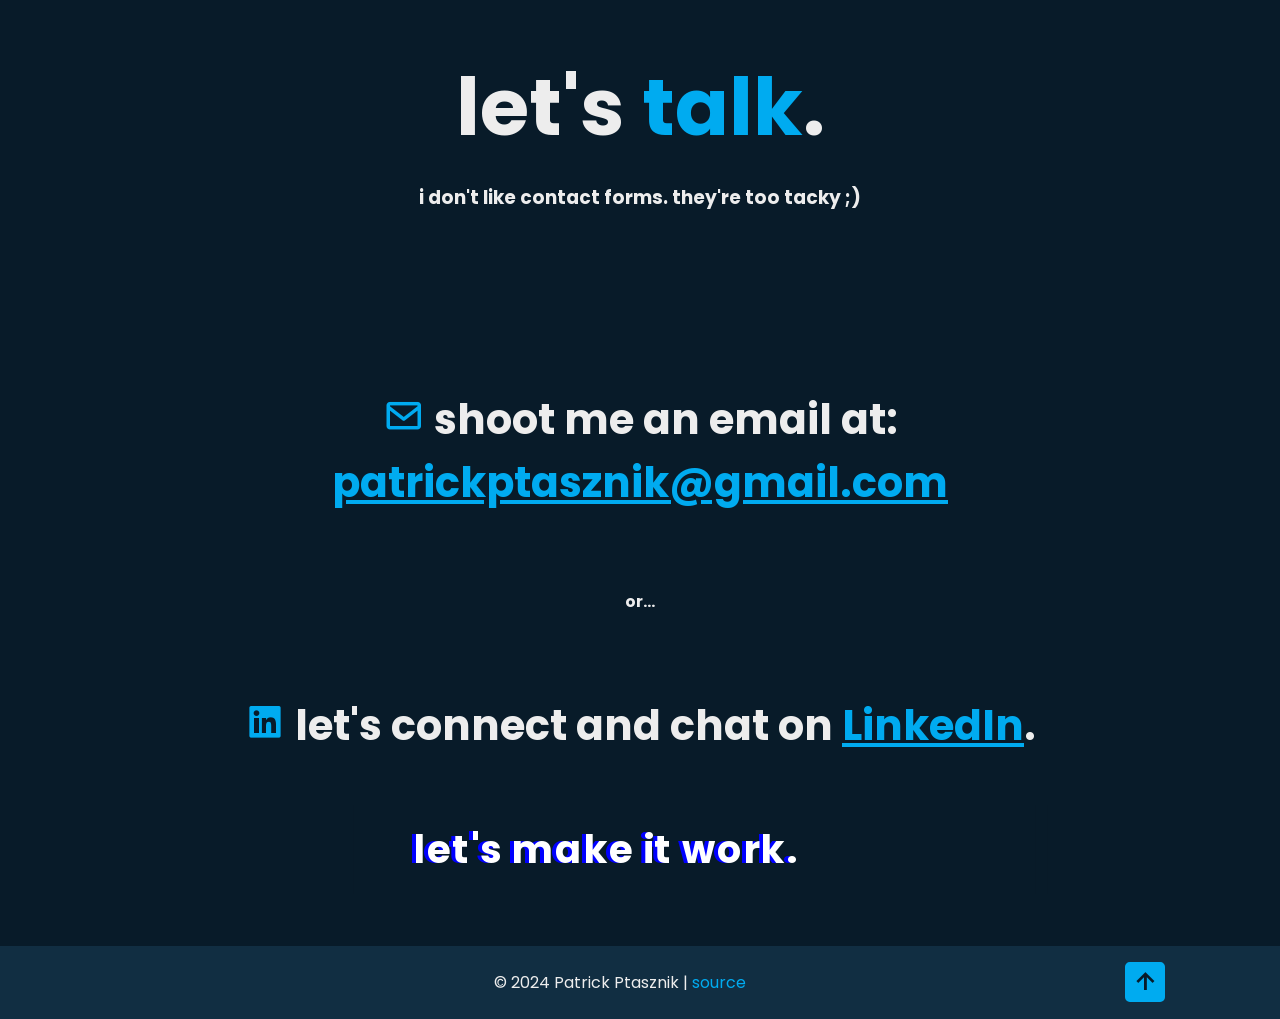
==== commit 86bbd2fe: "update year & internship status" ====
--- a/index.html
+++ b/index.html
@@ -49,13 +49,13 @@
           <h3>backend software engineer</h3>
         </div>
         <p>
-          I am a third-year undergraduate Computer Engineering student at the
+          I am a fourth-year undergraduate Computer Engineering student at the
           <a href="https://grainger.illinois.edu/" target="_blank"
             ><orange>University of Illinois at Urbana-Champaign</orange></a
           >. I am deeply passionate about backend software engineering, where I
           strive to develop innovative solutions for optimizing and automating
           real-world challenges.<br /><br />
-          I am currently a Cybersecurity SWE Intern at <a href="https://www.mondelezinternational.com/" target = "_blank"><purple>Mondelēz International</purple></a>.
+          I recently finished my Cybersecurity SWE Internship at <a href="https://www.mondelezinternational.com/" target = "_blank"><purple>Mondelēz International</purple></a>.
         </p>
 
         <div class="btn-box">
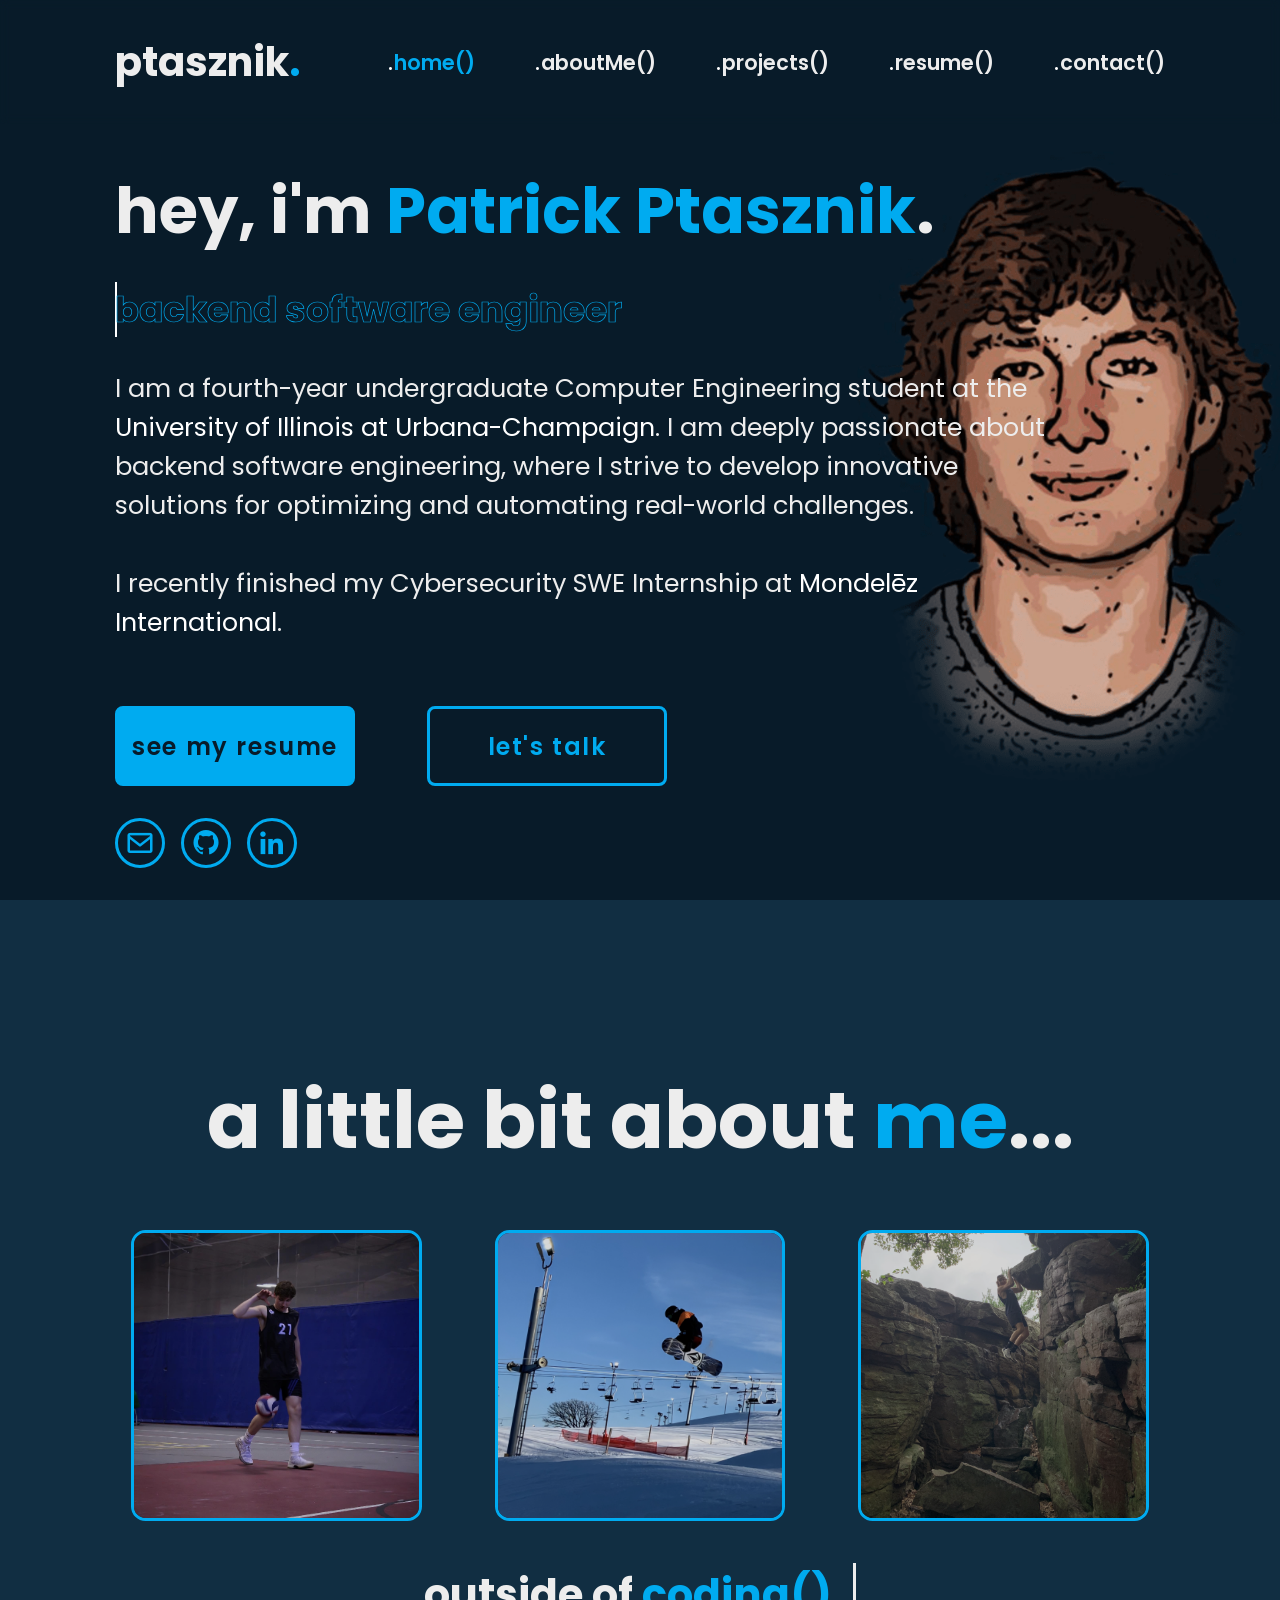
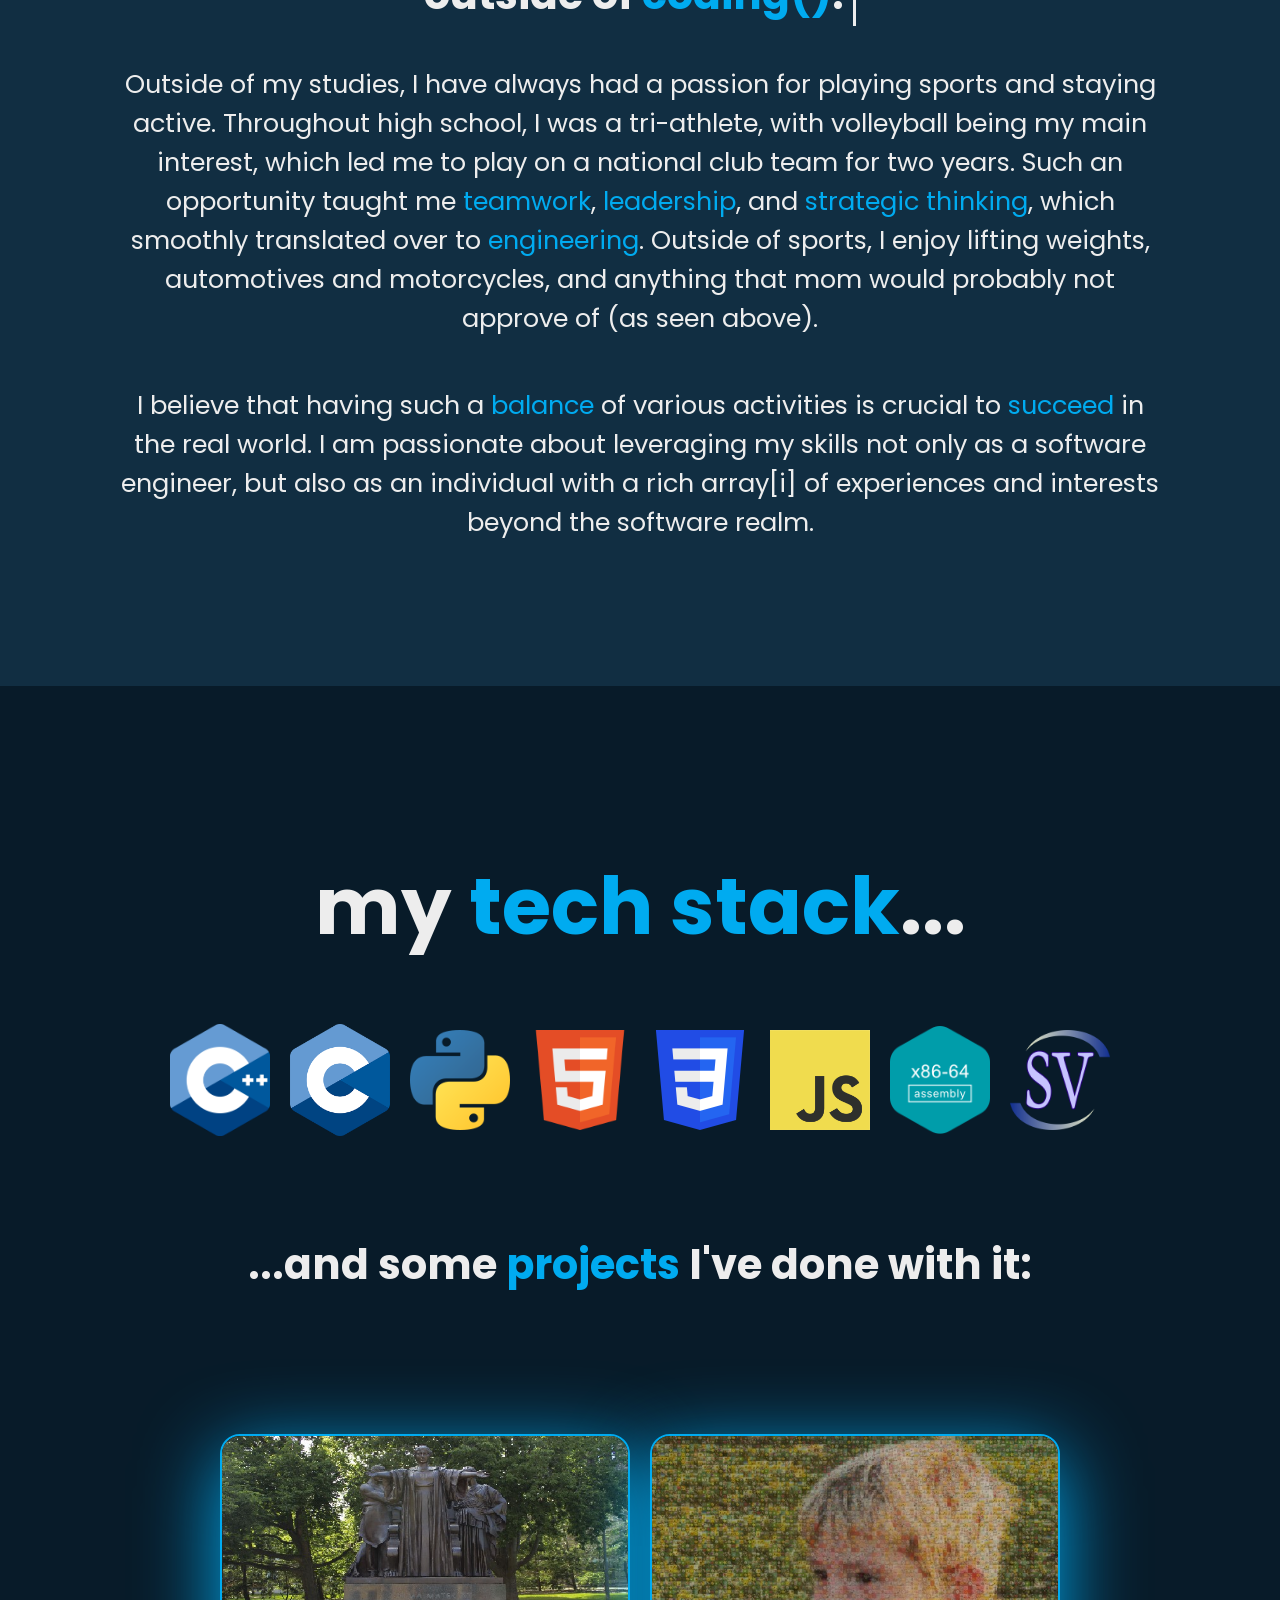
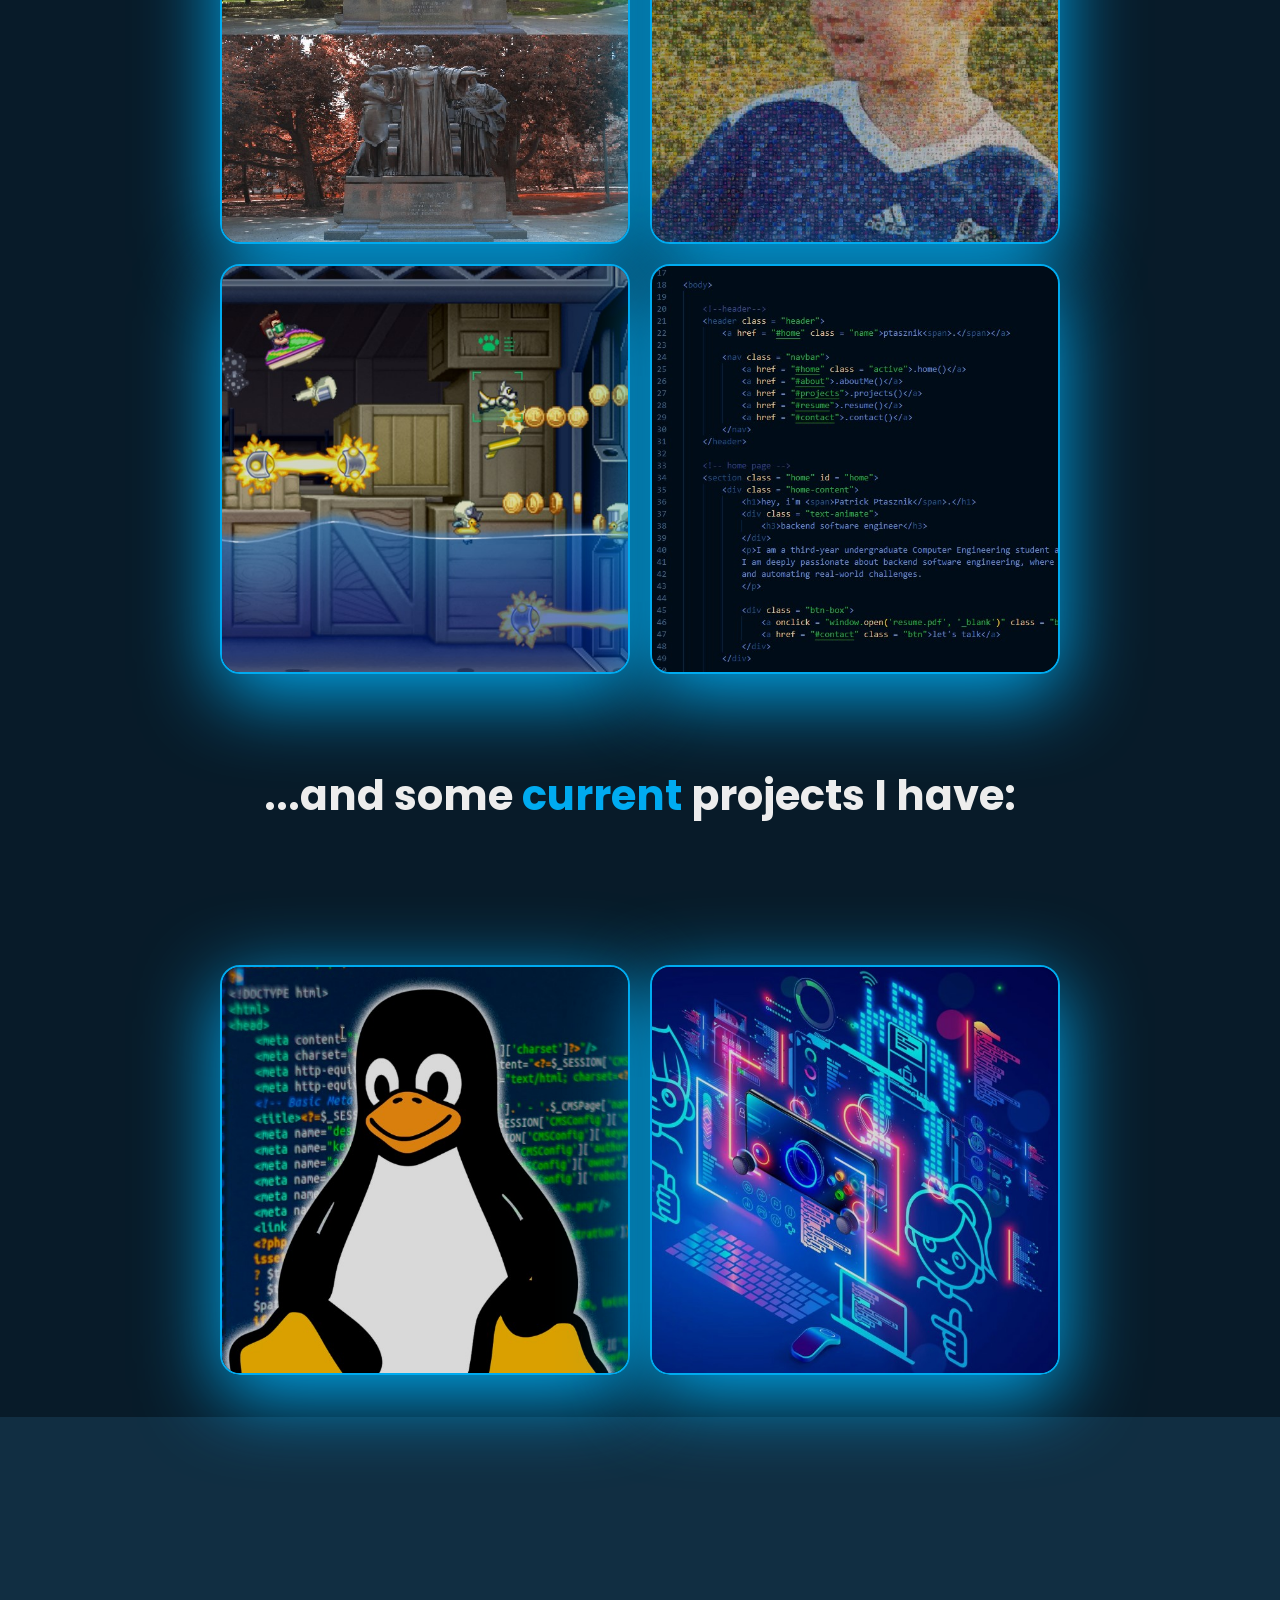
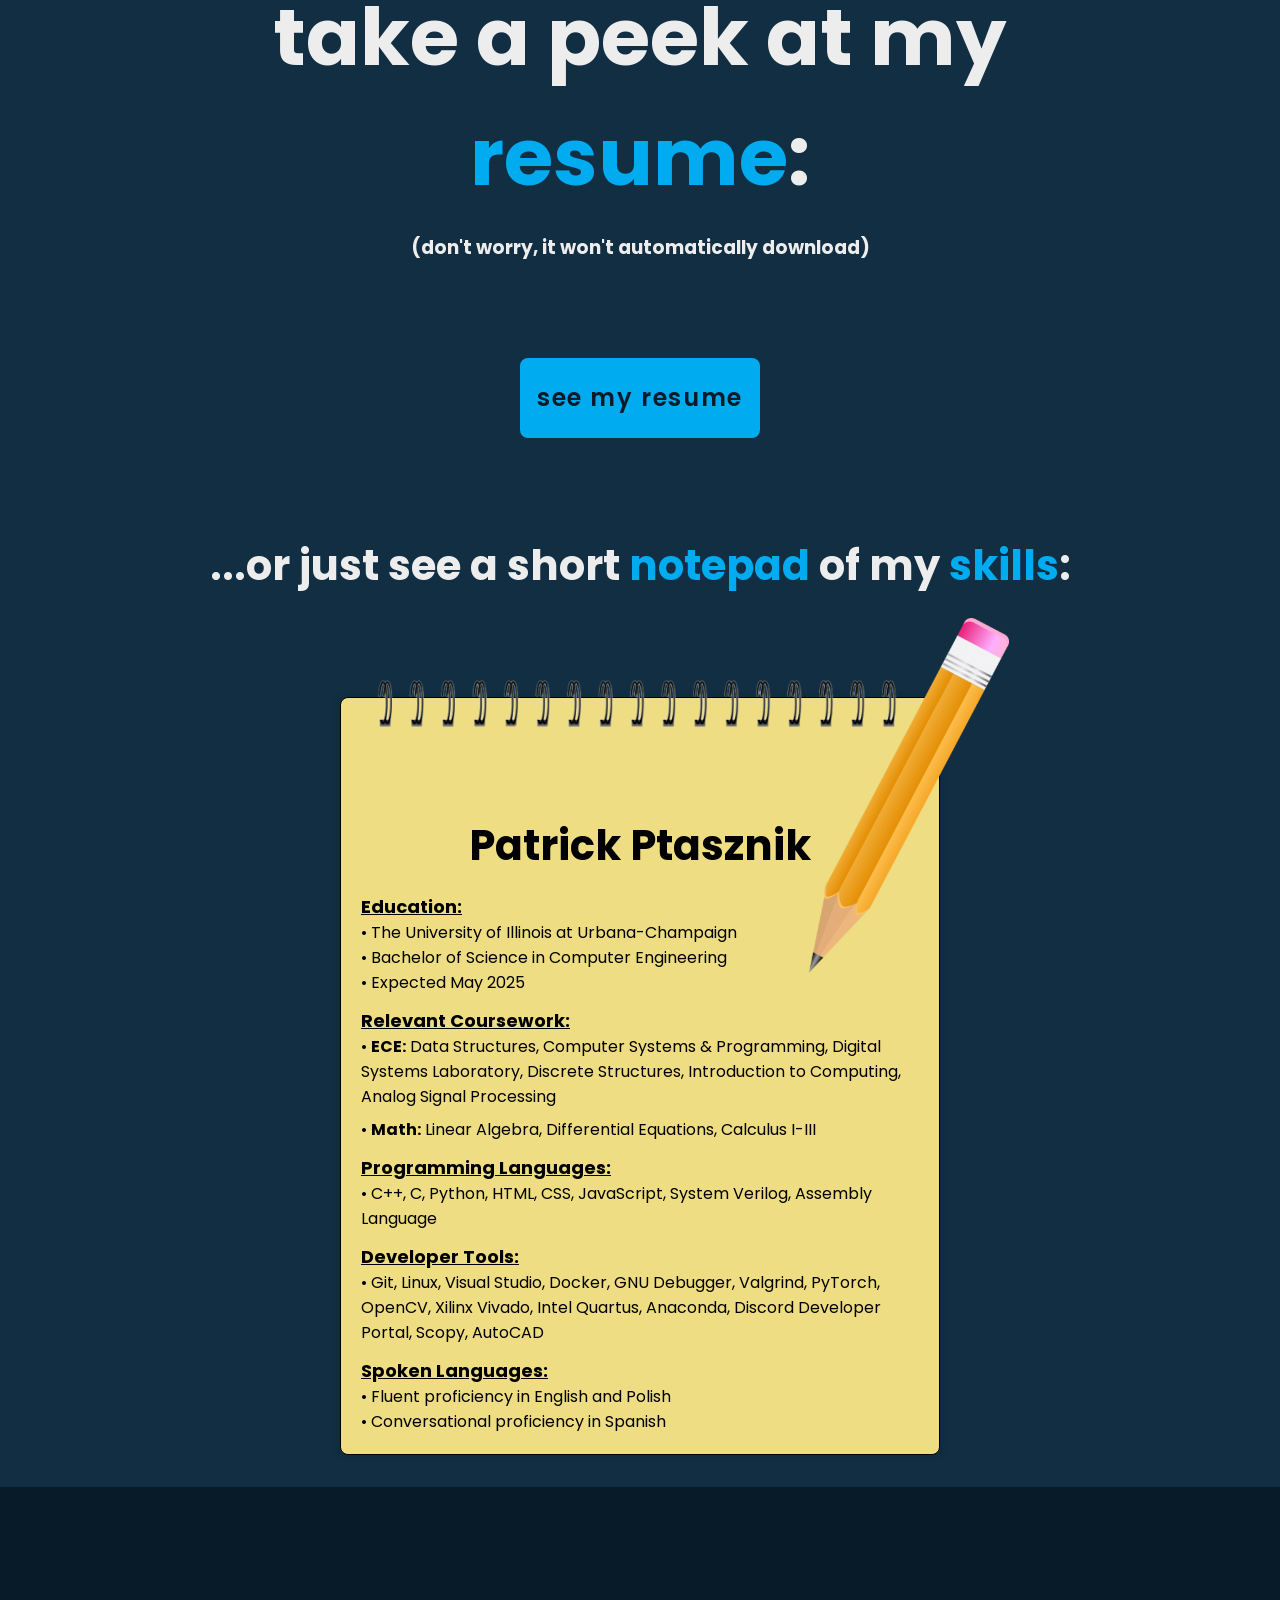
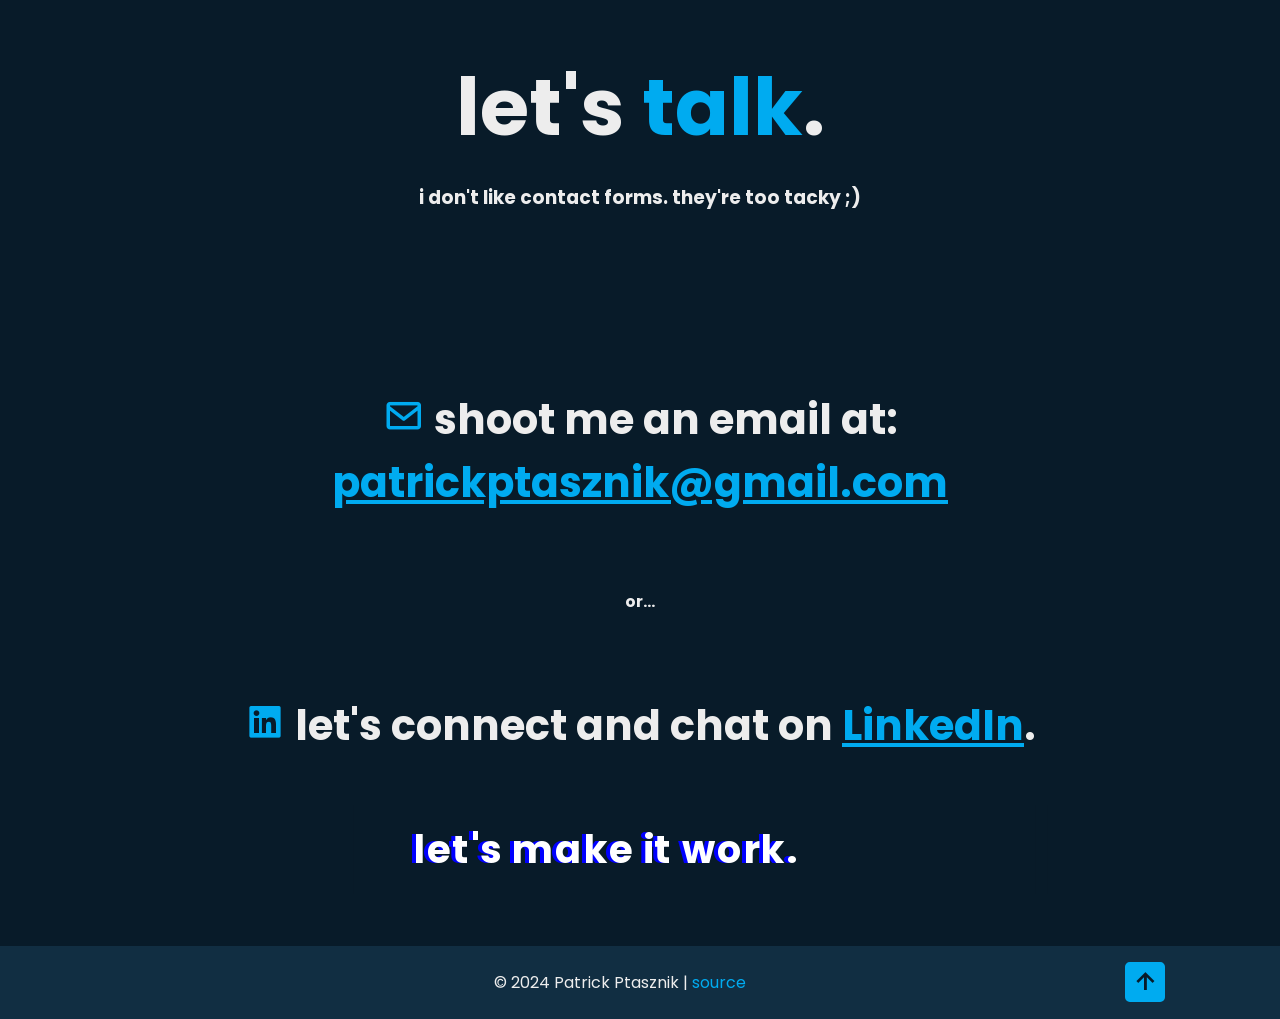
==== commit fc812027: "change project text" ====
--- a/index.html
+++ b/index.html
@@ -223,7 +223,7 @@
                     direction.
                   </p>
                 </div>
-                <div class="click-message">click me...</div>
+                <div class="click-message">click me.</div>
               </div>
             </li>
 
@@ -258,7 +258,7 @@
                     the one above(that's me!).
                   </p>
                 </div>
-                <div class="click-message">and me...</div>
+                <div class="click-message">click me.</div>
               </div>
             </li>
 
@@ -299,7 +299,7 @@
                     to get displayed at the current moment.
                   </p>
                 </div>
-                <div class="click-message">me three...</div>
+                <div class="click-message">click me.</div>
               </div>
             </li>
 
@@ -333,7 +333,7 @@
                     functional portfolio.
                   </p>
                 </div>
-                <div class="click-message">and don't forget me...</div>
+                <div class="click-message">click me.</div>
               </div>
             </li>
           </ul>
@@ -341,7 +341,7 @@
       </div>
 
       <h3 class="subheading">
-        ...and some <span>current/upcoming</span> projects I have:
+        ...and some <span>current</span> projects I have:
       </h3>
 
       <div class="container">
@@ -375,7 +375,7 @@
                     architecture.
                   </p>
                 </div>
-                <div class="click-message">click here...</div>
+                <div class="click-message">click me.</div>
               </div>
             </li>
 
@@ -406,7 +406,7 @@
                     reveal what I come up with!
                   </p>
                 </div>
-                <div class="click-message">and here...</div>
+                <div class="click-message">click me.</div>
               </div>
             </li>
           </ul>
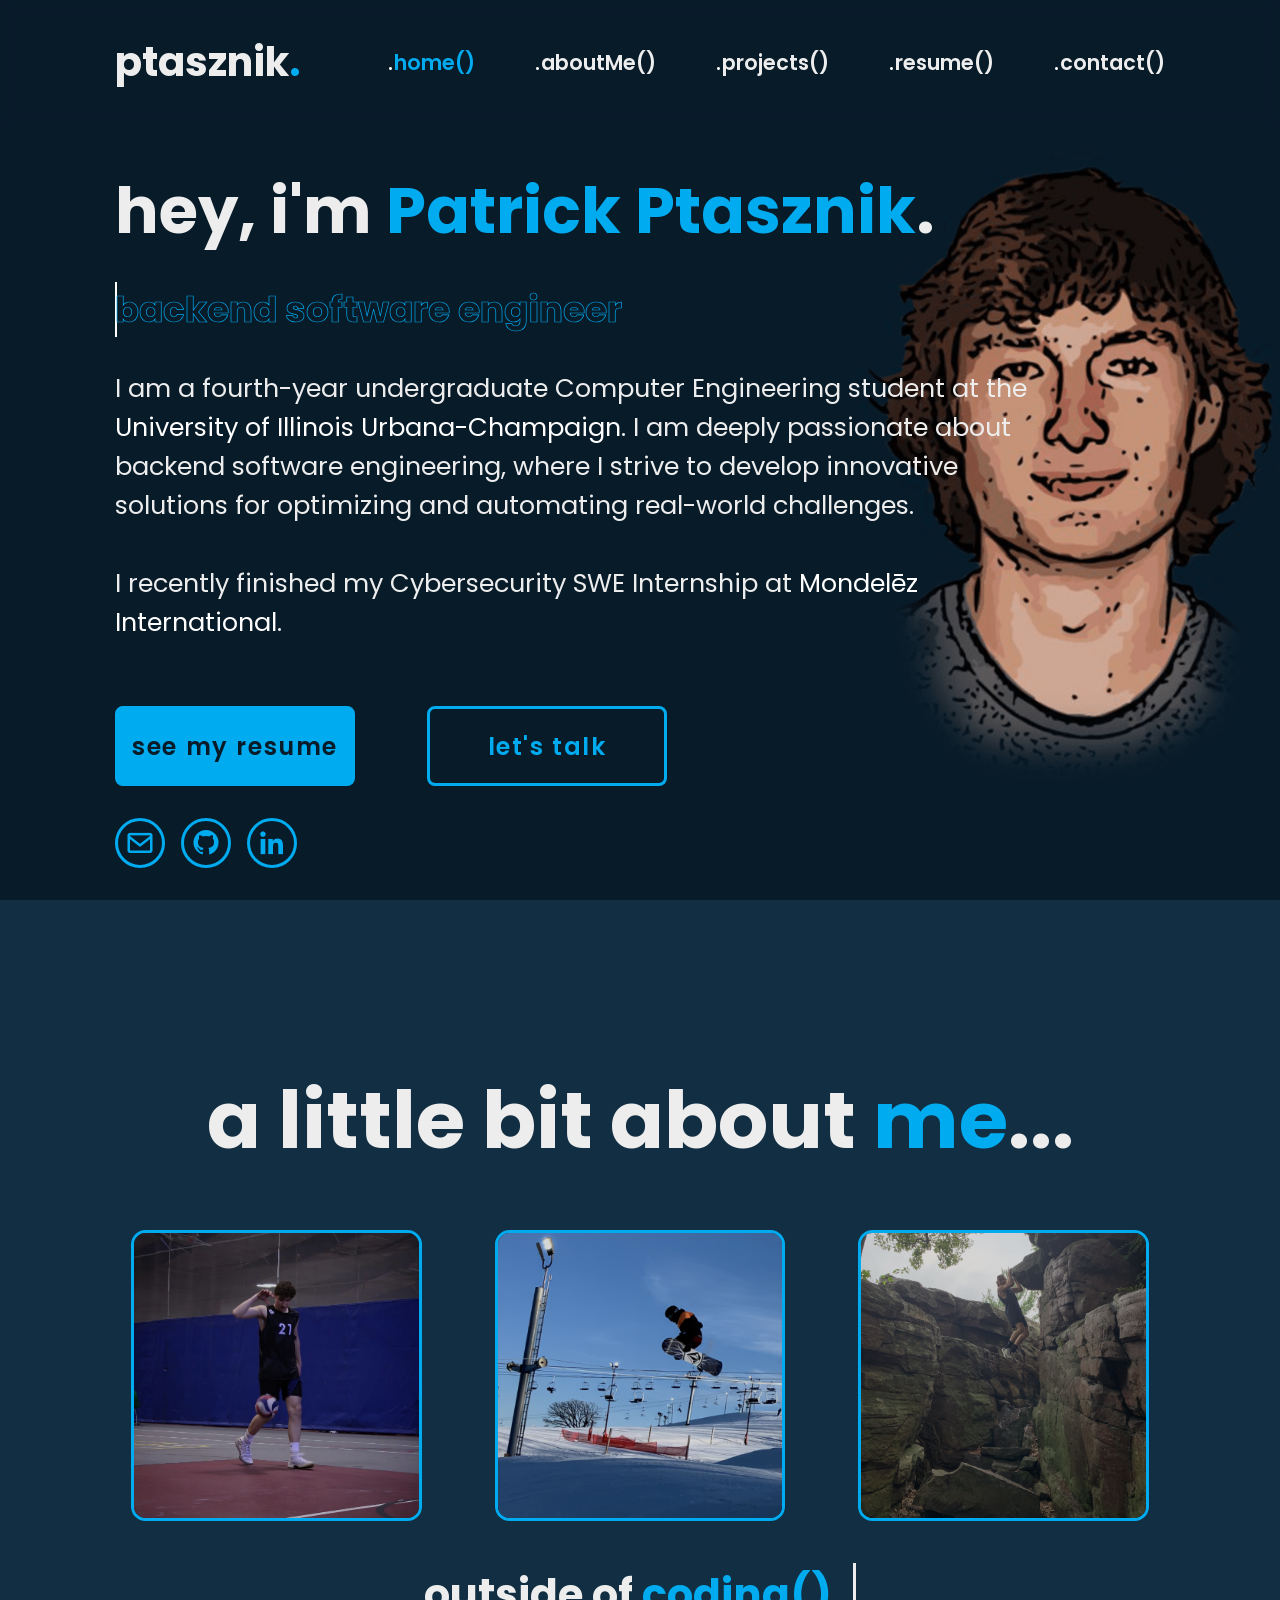
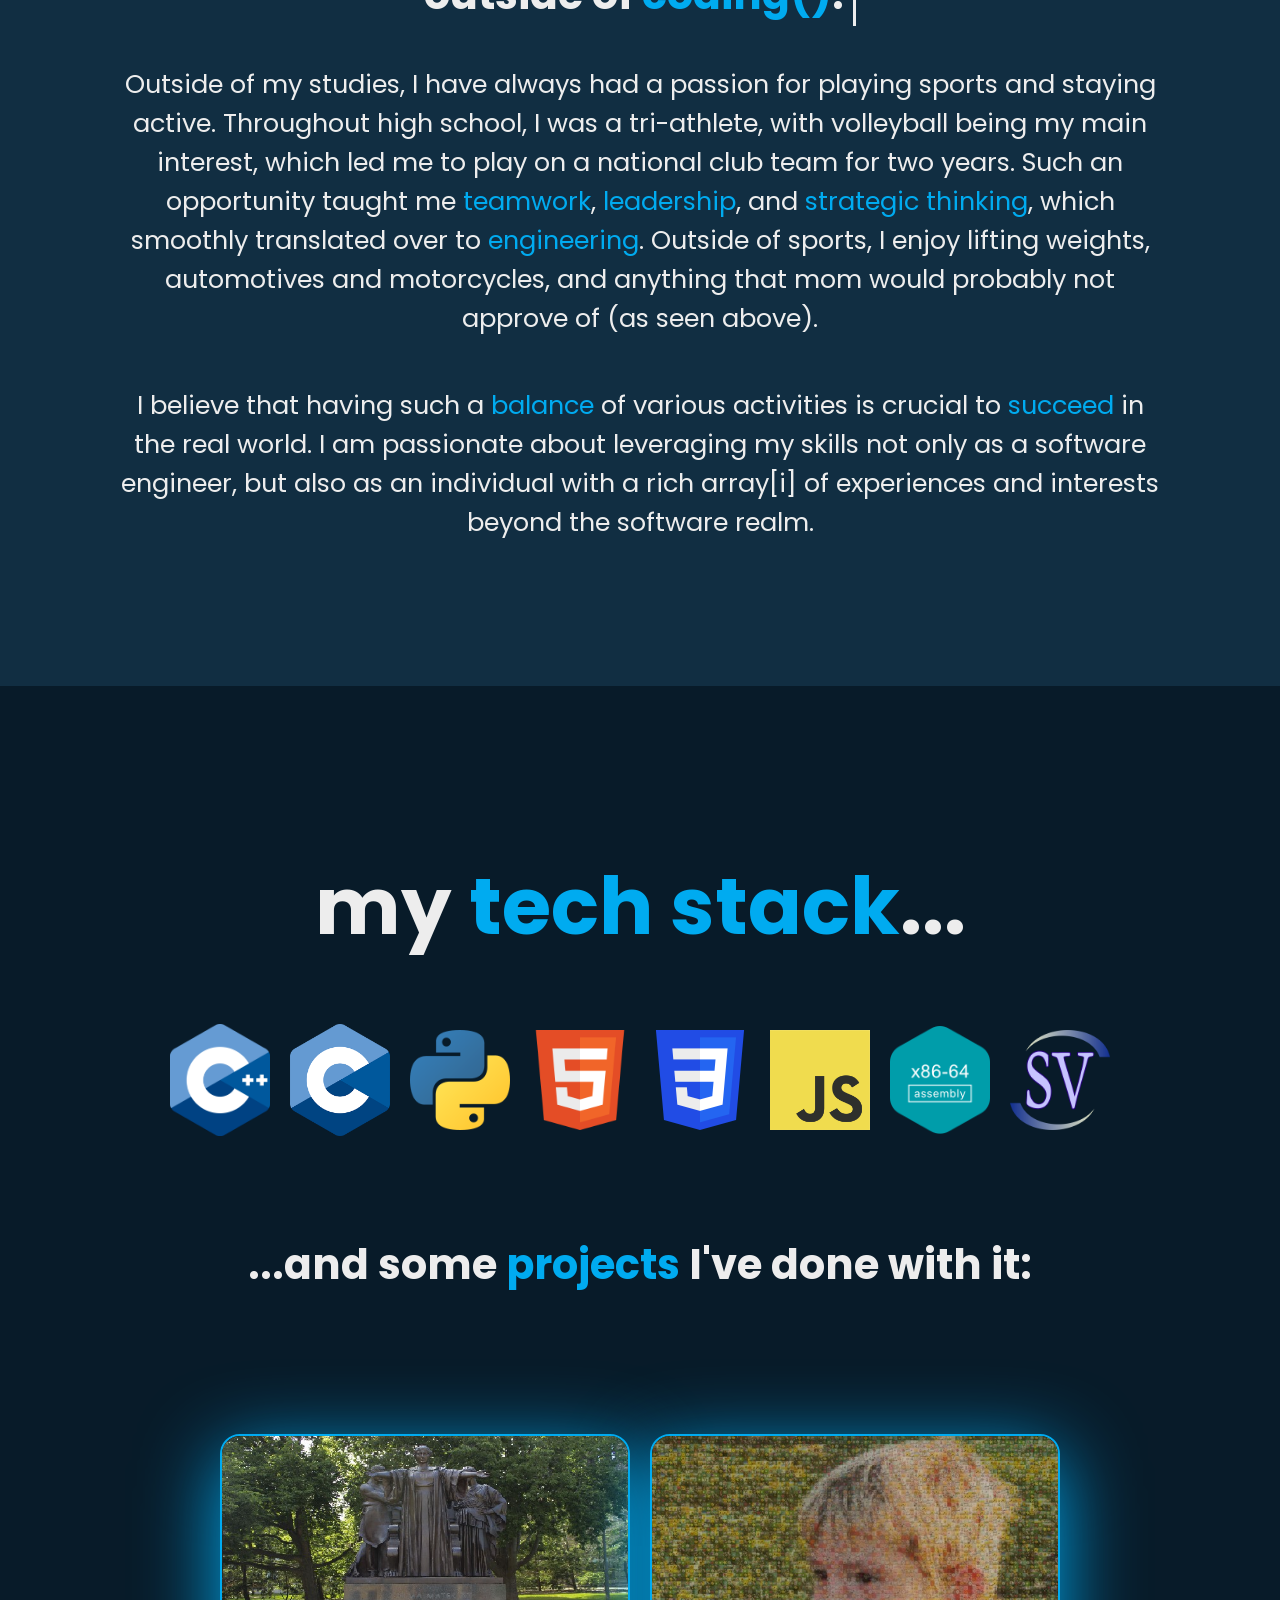
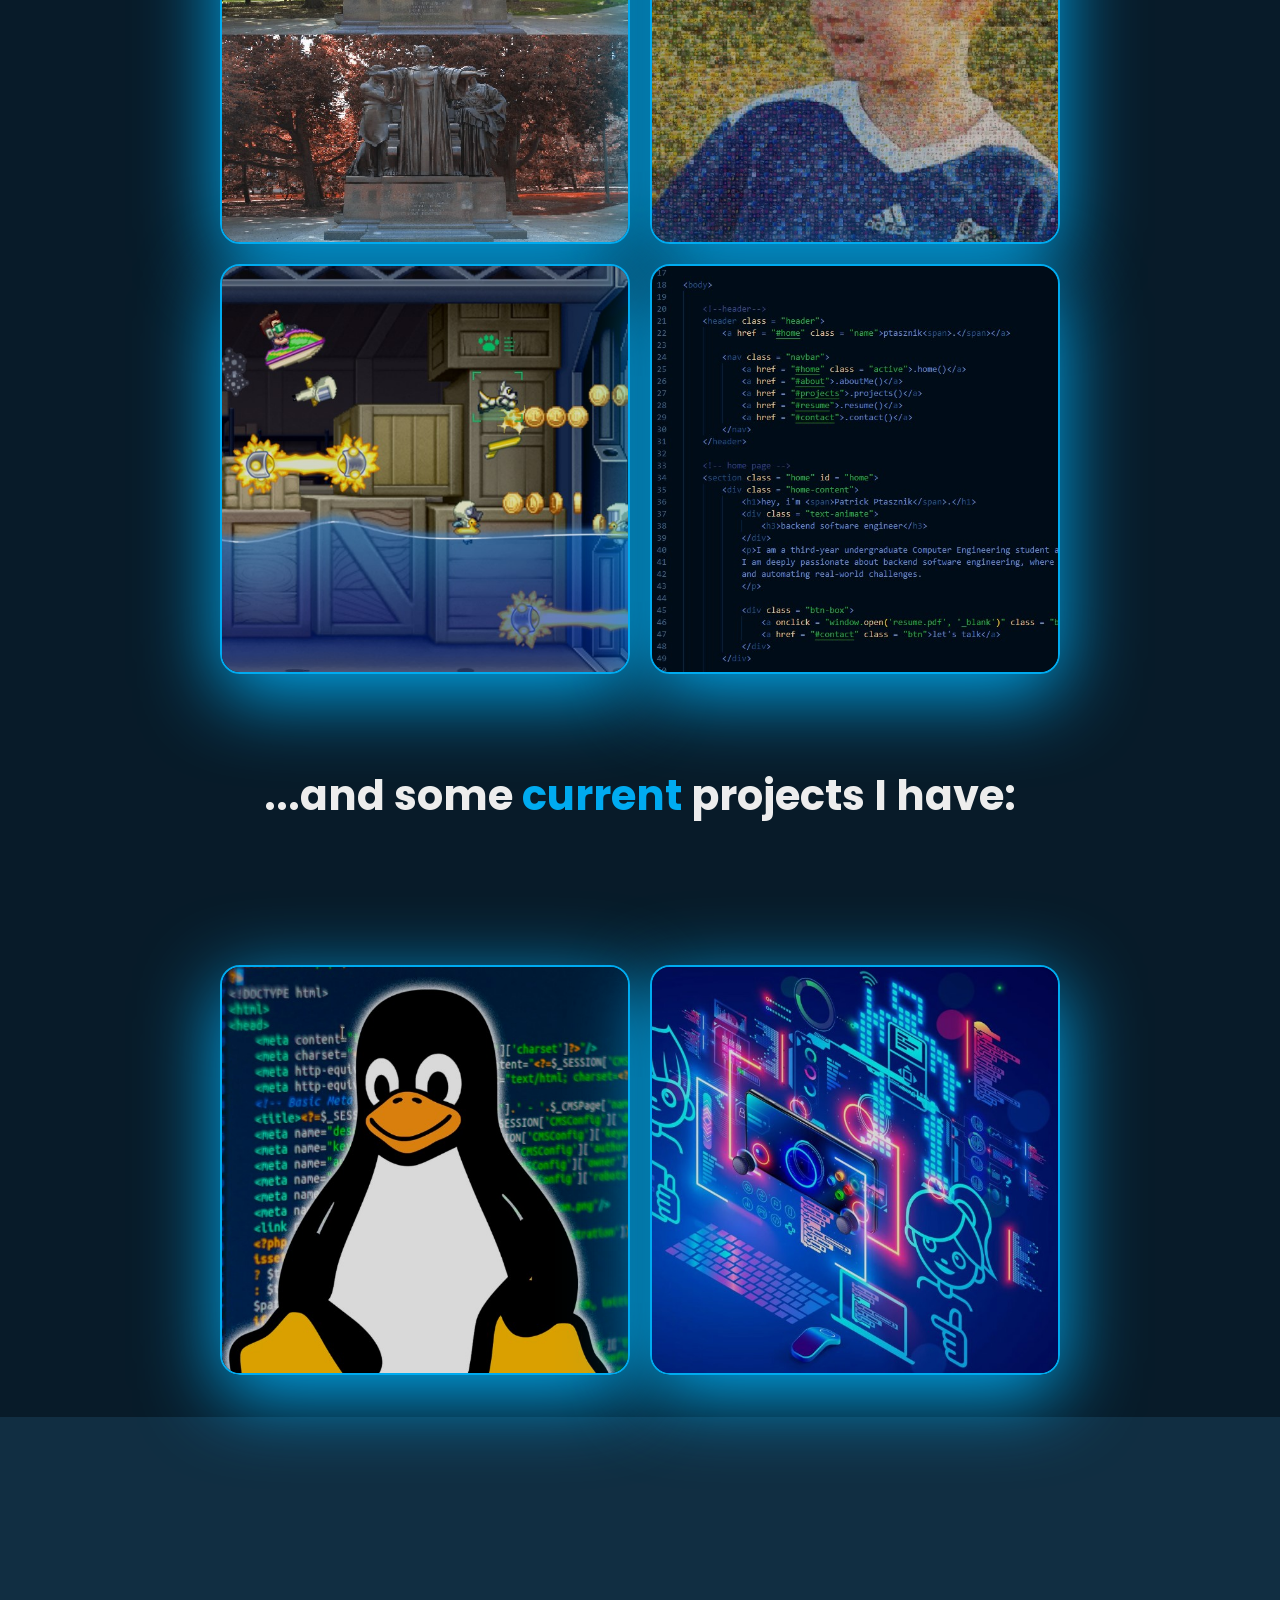
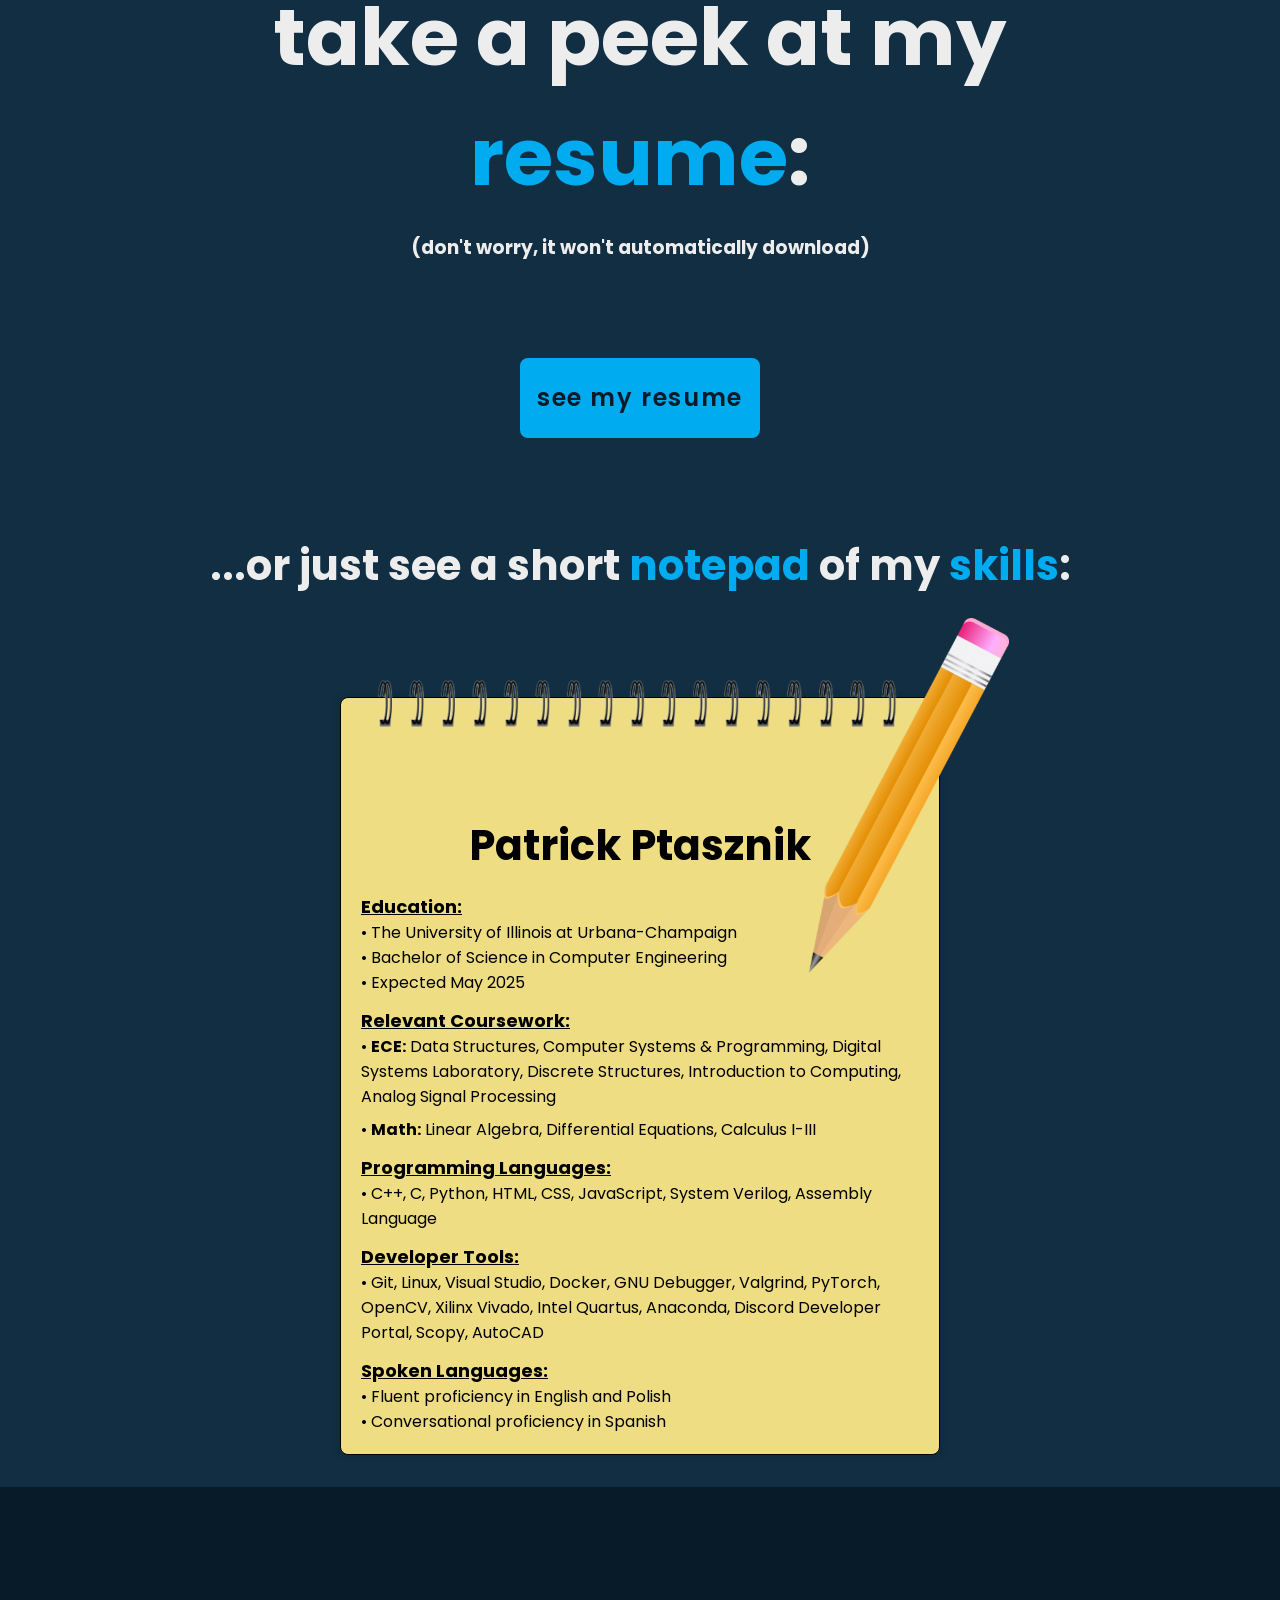
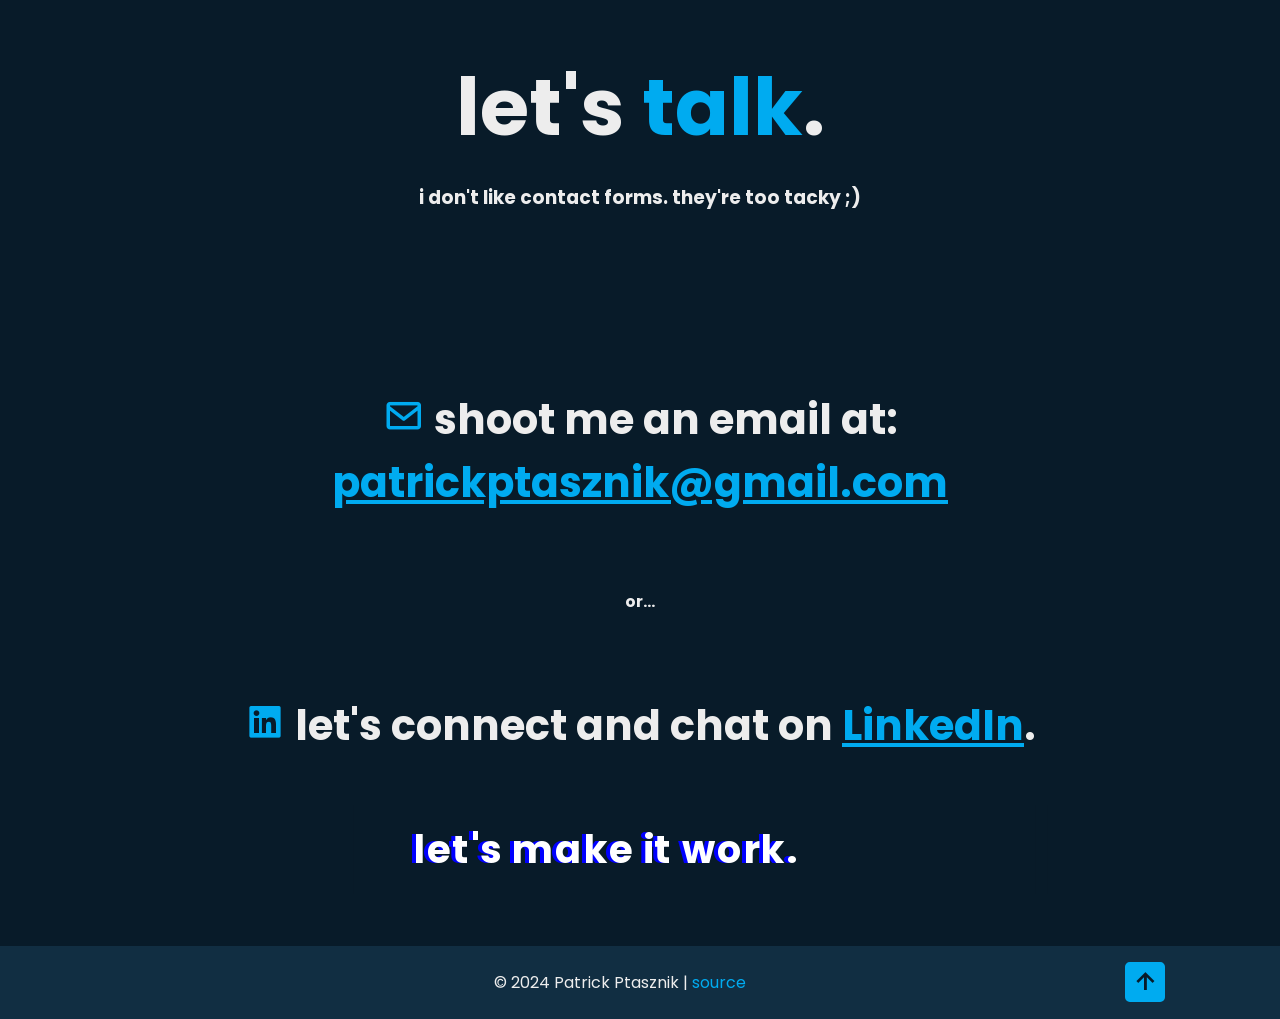
==== commit 020d11b8: "edited uni text" ====
--- a/index.html
+++ b/index.html
@@ -51,7 +51,7 @@
         <p>
           I am a fourth-year undergraduate Computer Engineering student at the
           <a href="https://grainger.illinois.edu/" target="_blank"
-            ><orange>University of Illinois at Urbana-Champaign</orange></a
+            ><orange>University of Illinois Urbana-Champaign</orange></a
           >. I am deeply passionate about backend software engineering, where I
           strive to develop innovative solutions for optimizing and automating
           real-world challenges.<br /><br />
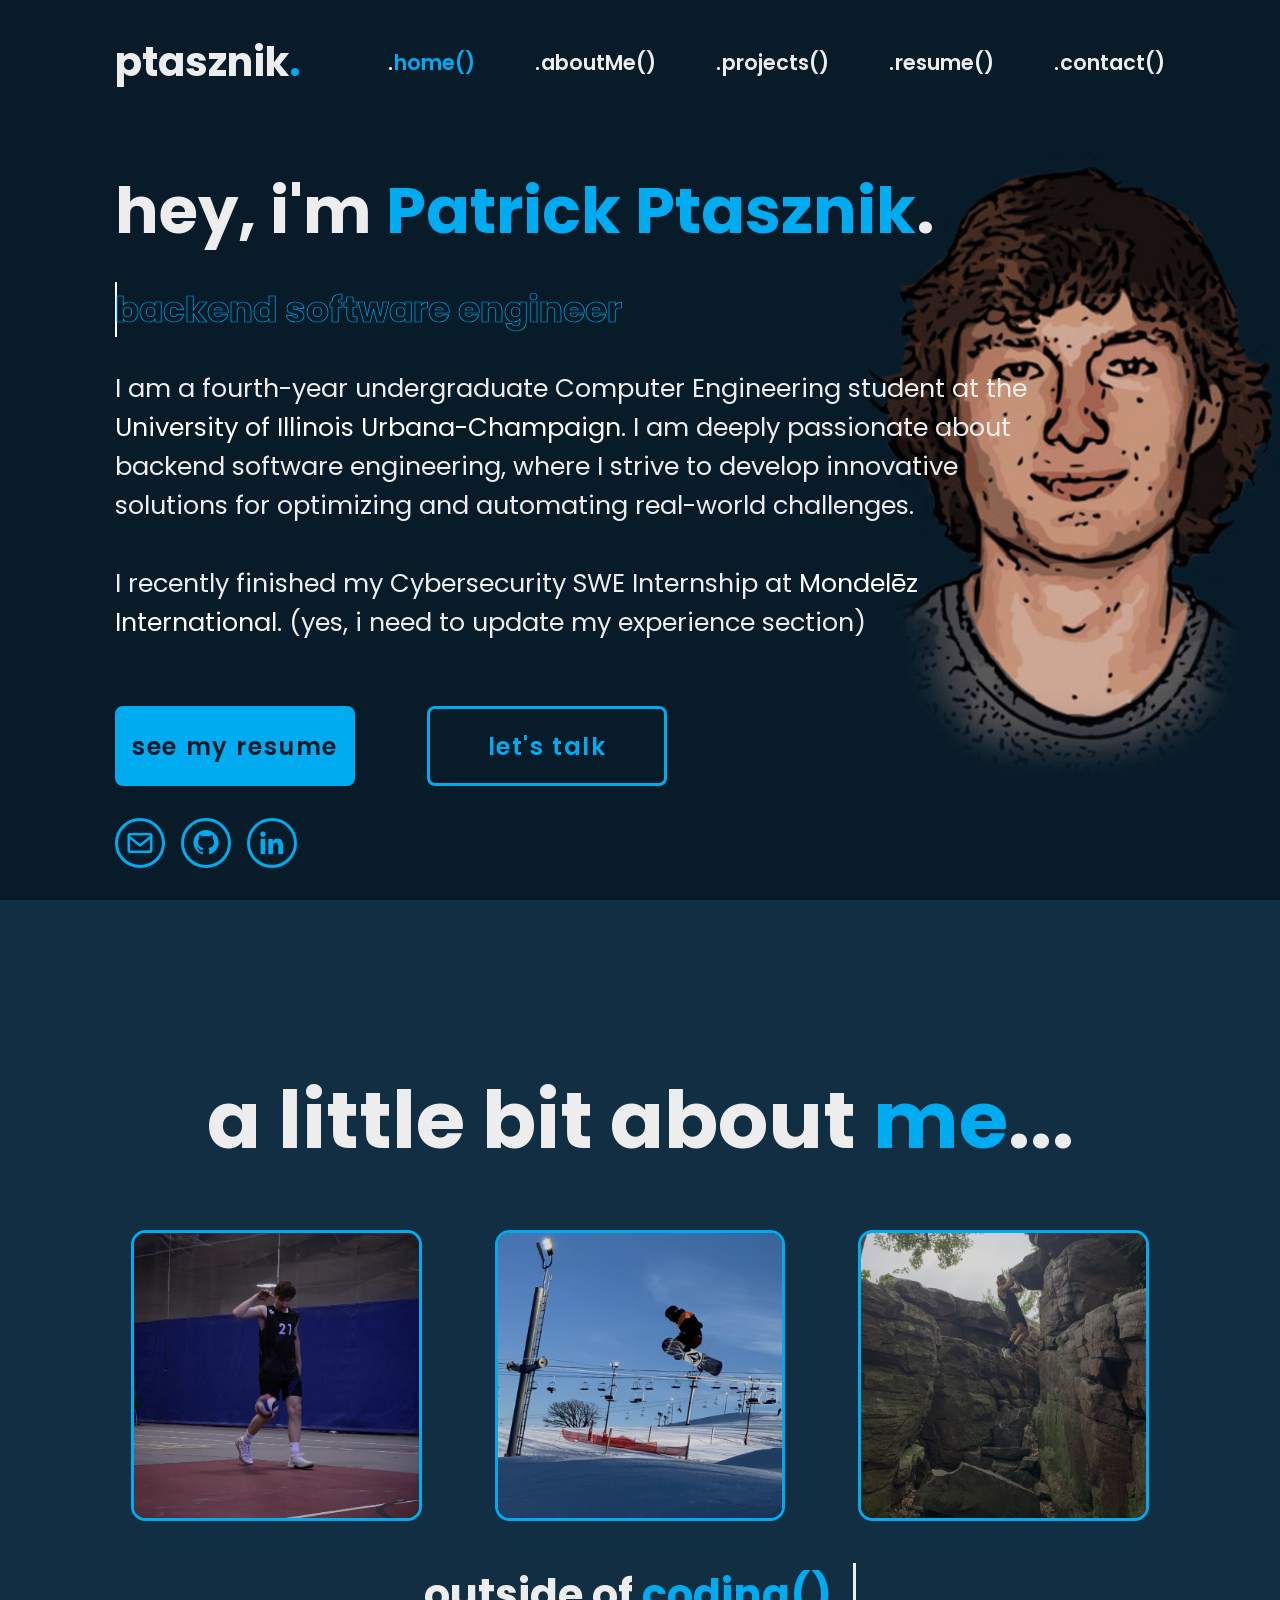
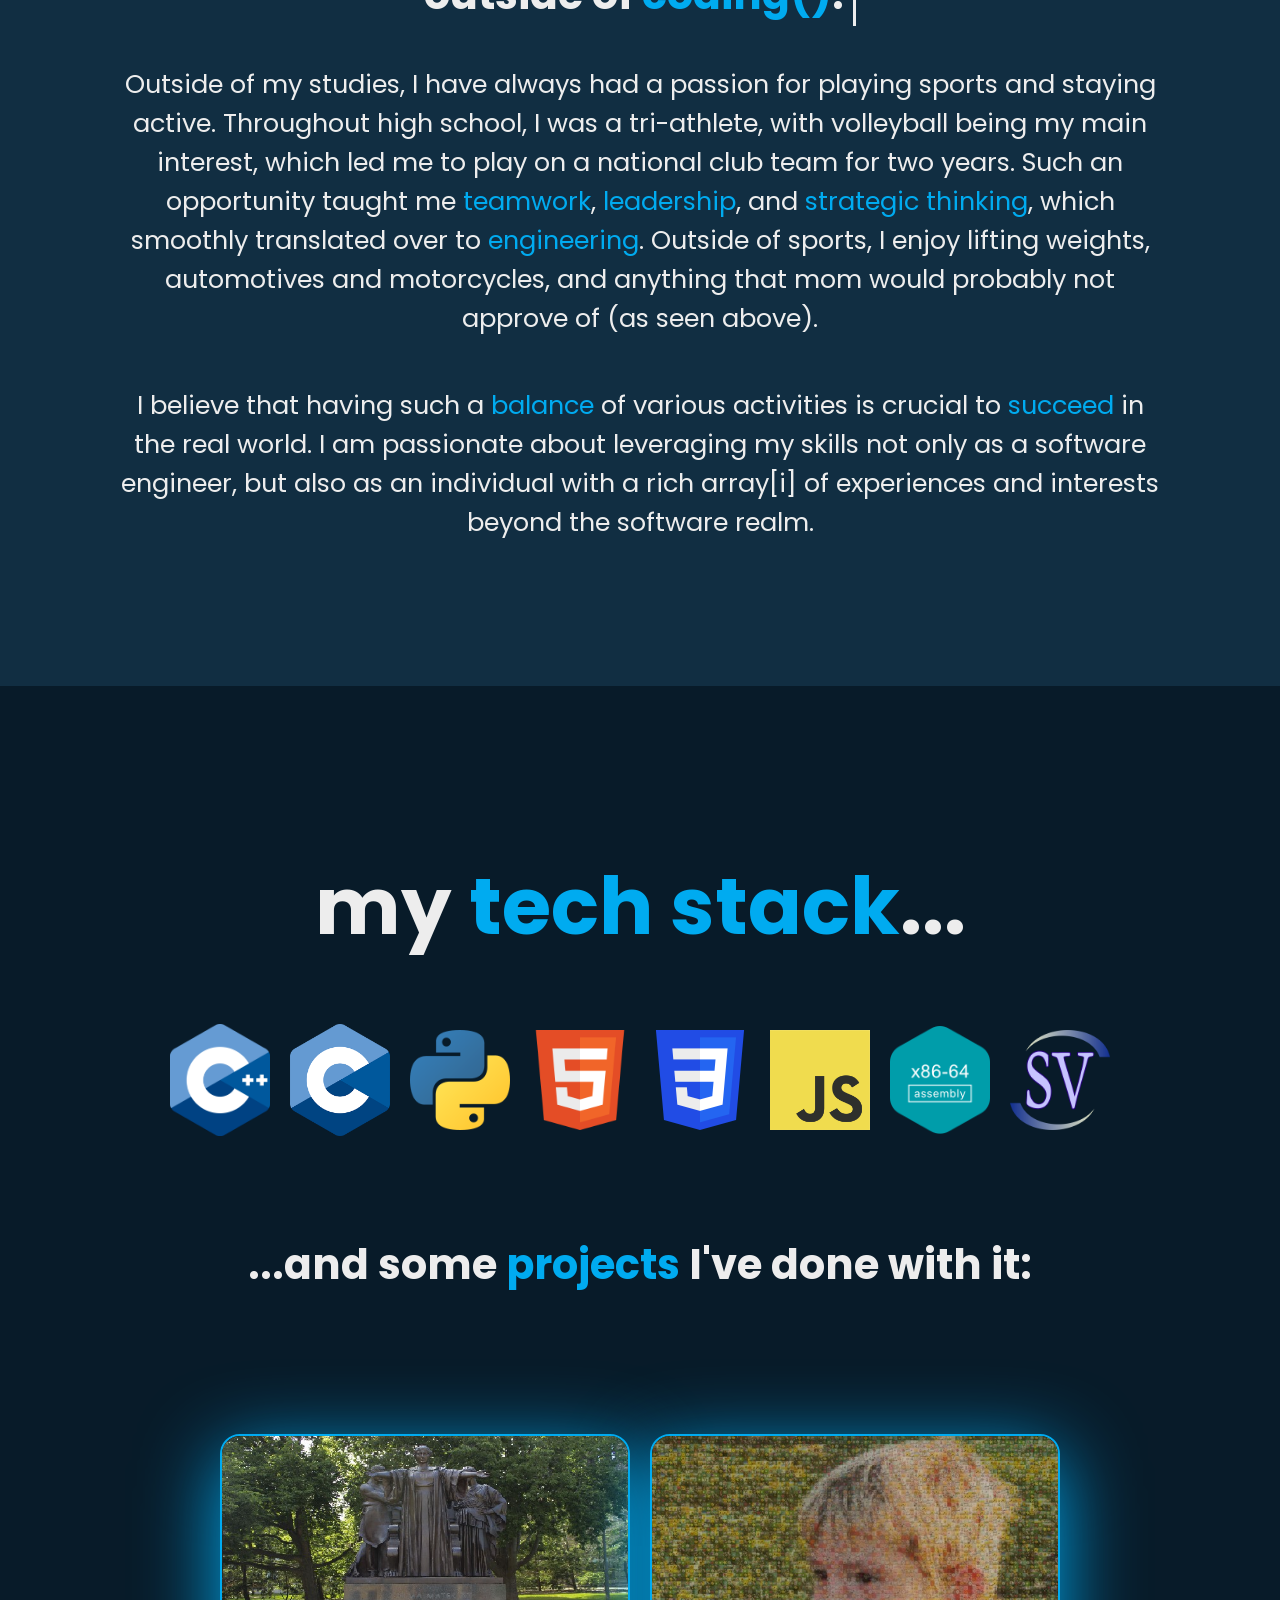
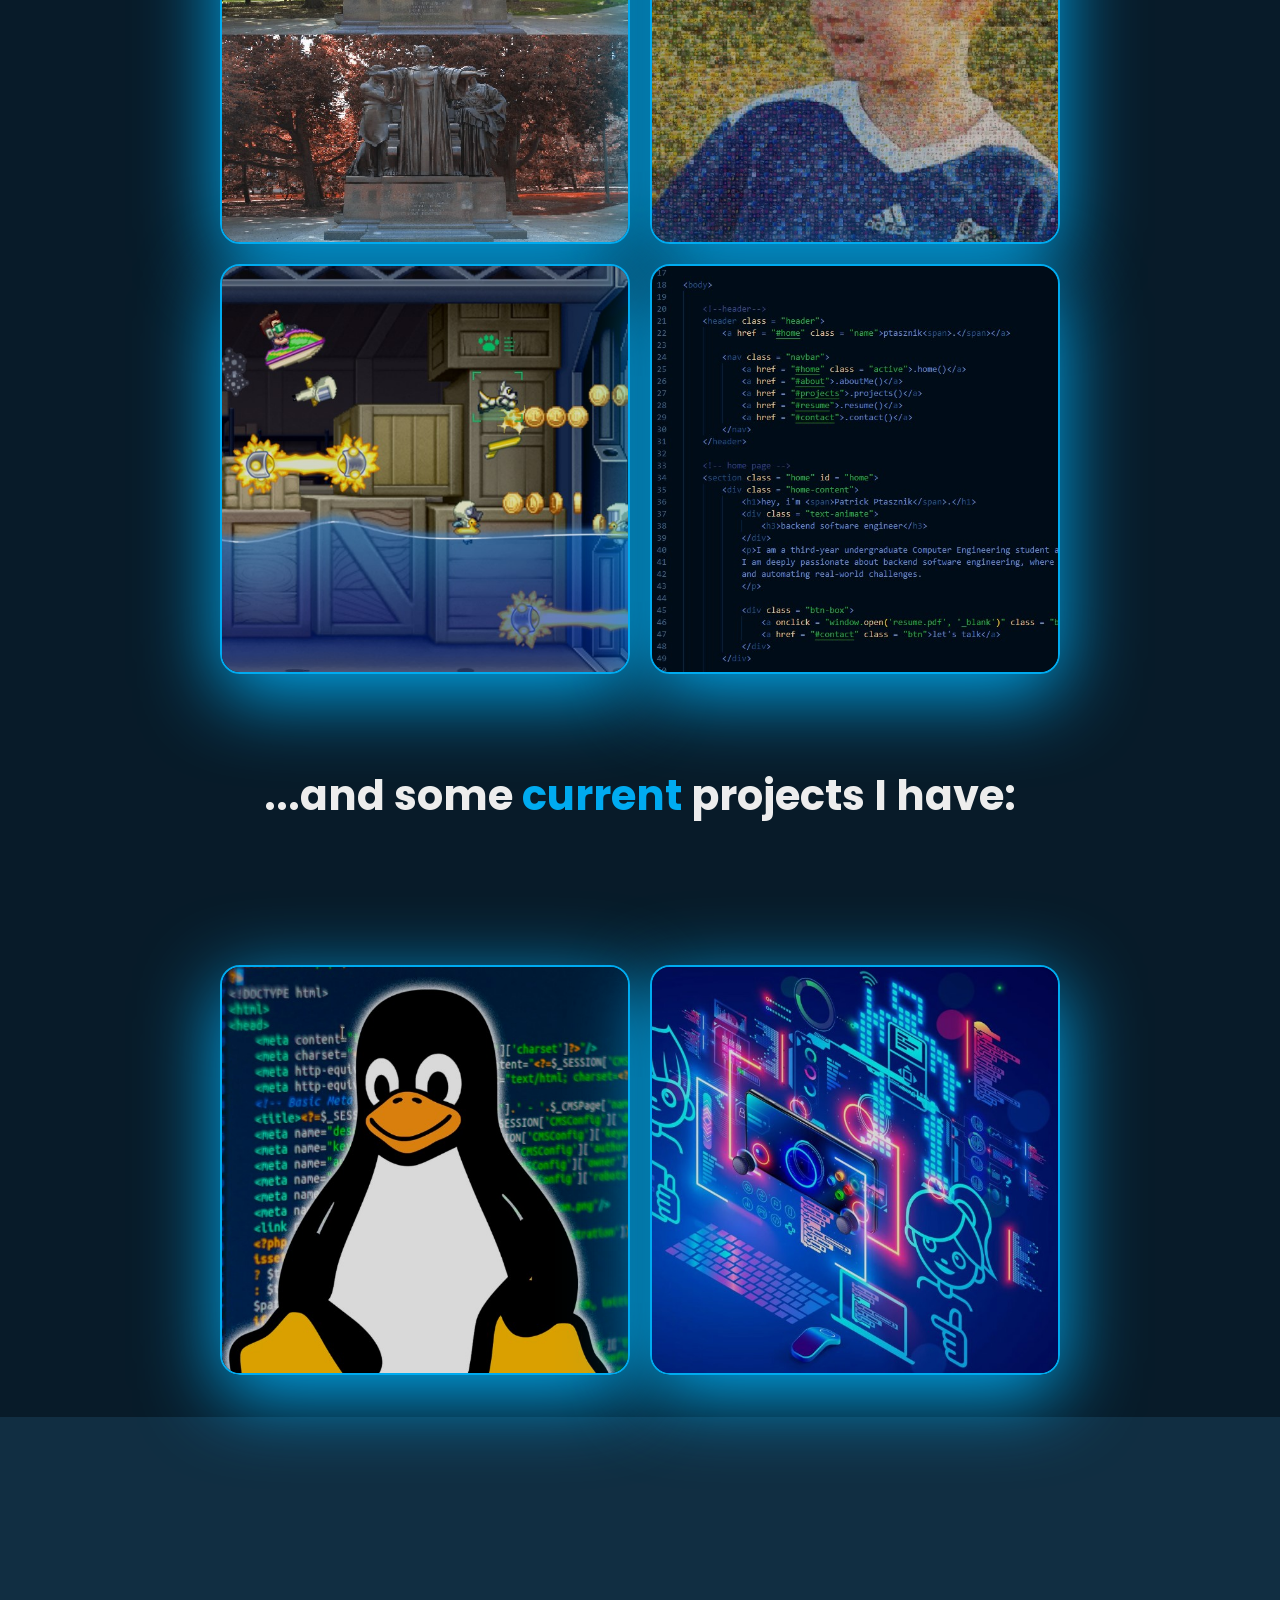
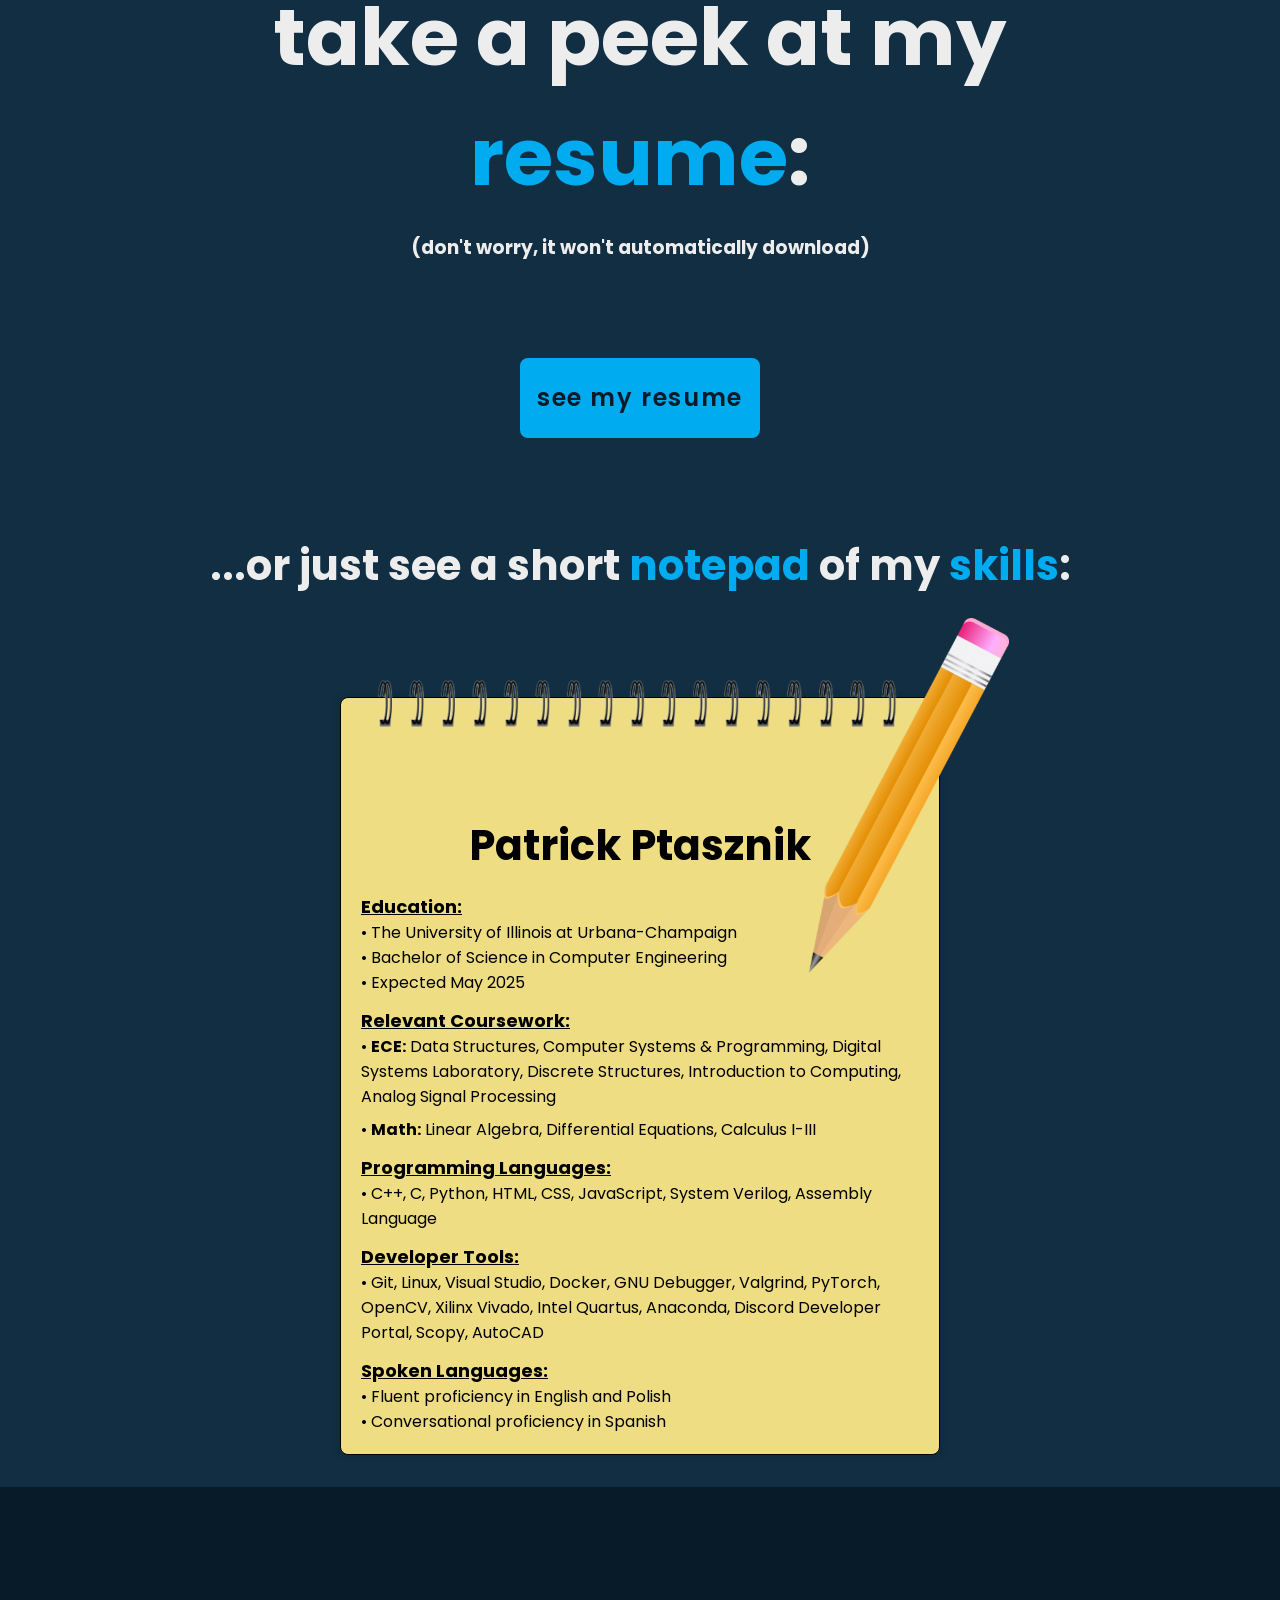
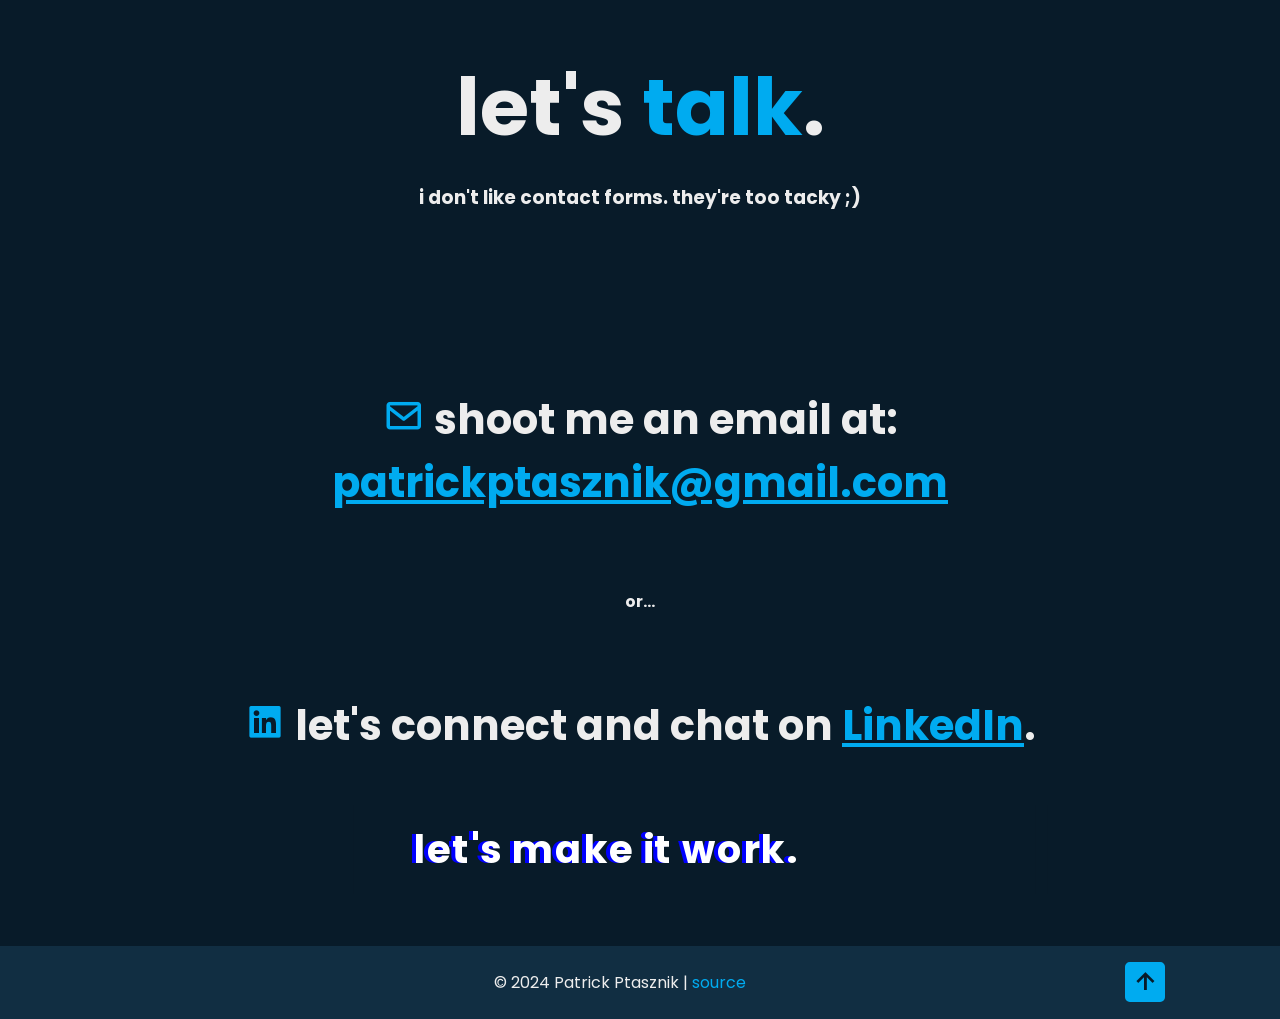
==== commit 3a317993: "add text to mdlz line" ====
--- a/index.html
+++ b/index.html
@@ -55,7 +55,7 @@
           >. I am deeply passionate about backend software engineering, where I
           strive to develop innovative solutions for optimizing and automating
           real-world challenges.<br /><br />
-          I recently finished my Cybersecurity SWE Internship at <a href="https://www.mondelezinternational.com/" target = "_blank"><purple>Mondelēz International</purple></a>.
+          I recently finished my Cybersecurity SWE Internship at <a href="https://www.mondelezinternational.com/" target = "_blank"><purple>Mondelēz International</purple></a>. (yes, i need to update my experience section)
         </p>
 
         <div class="btn-box">
